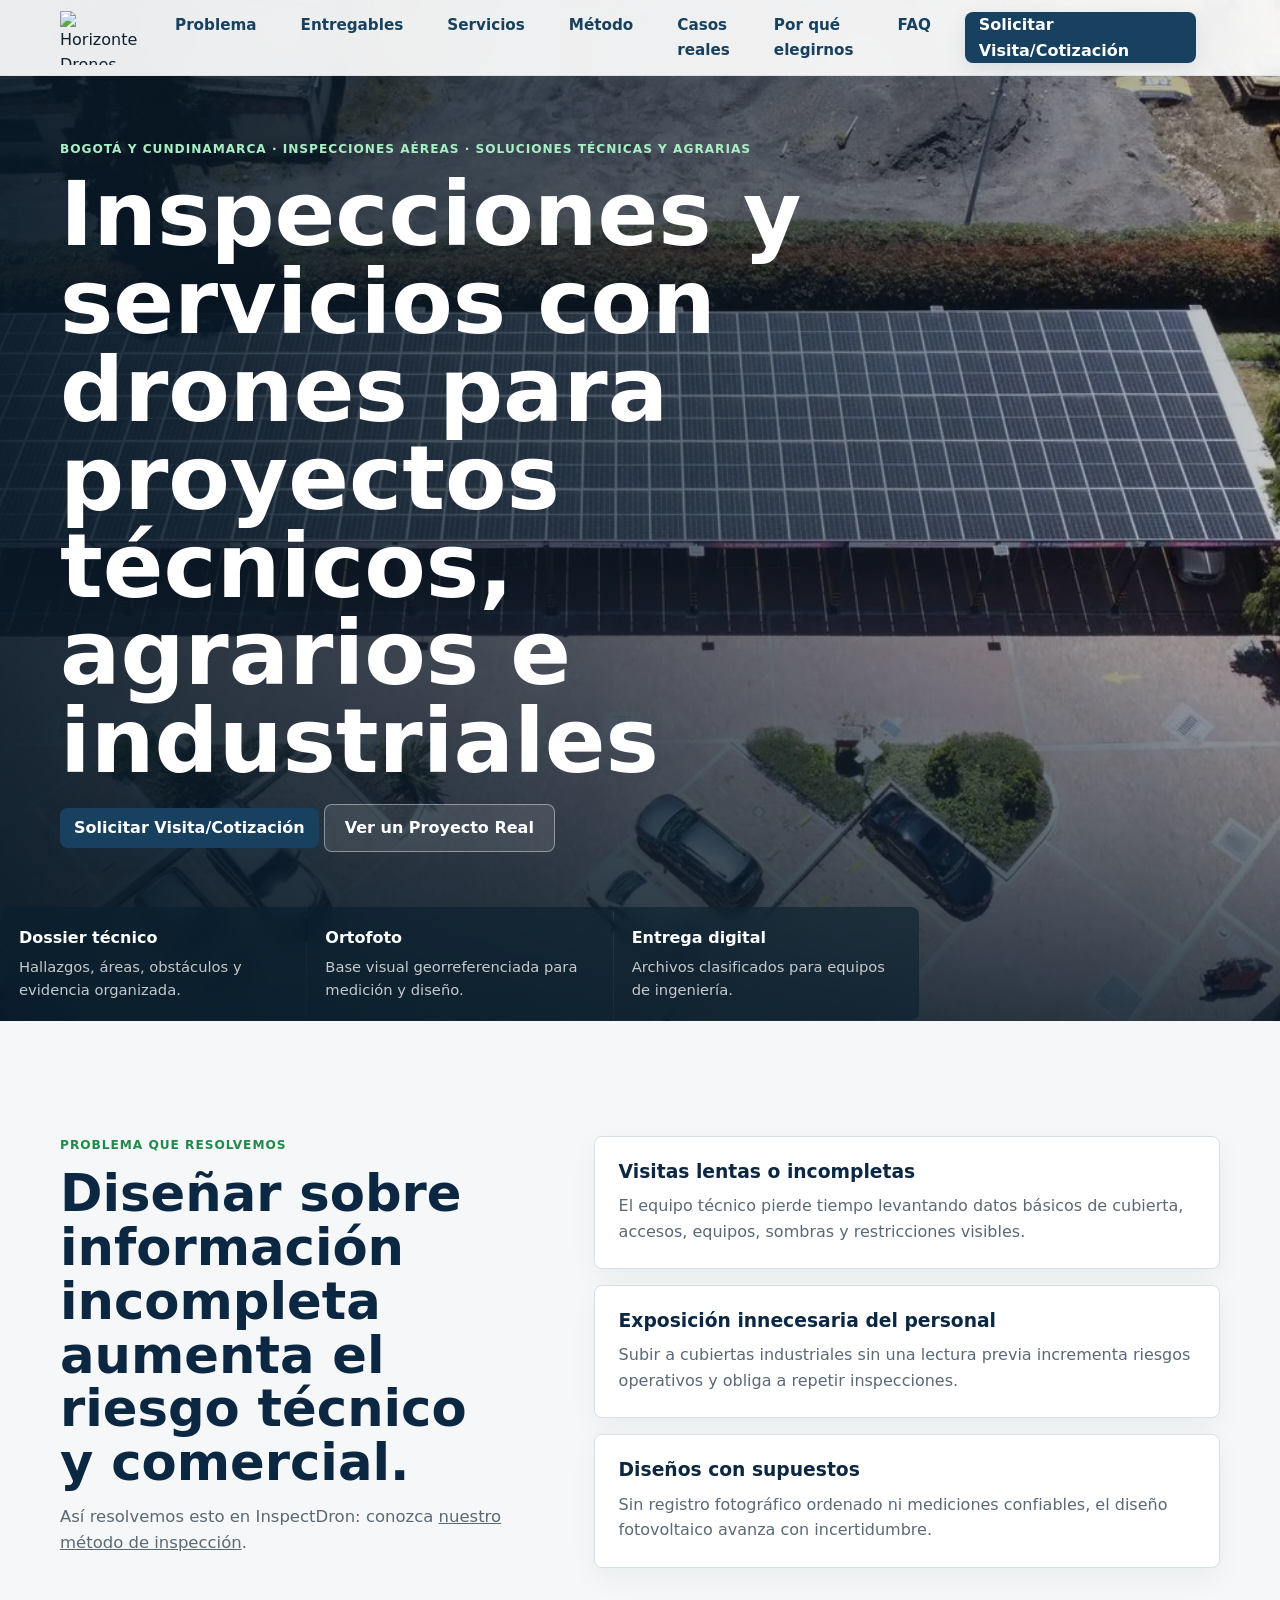
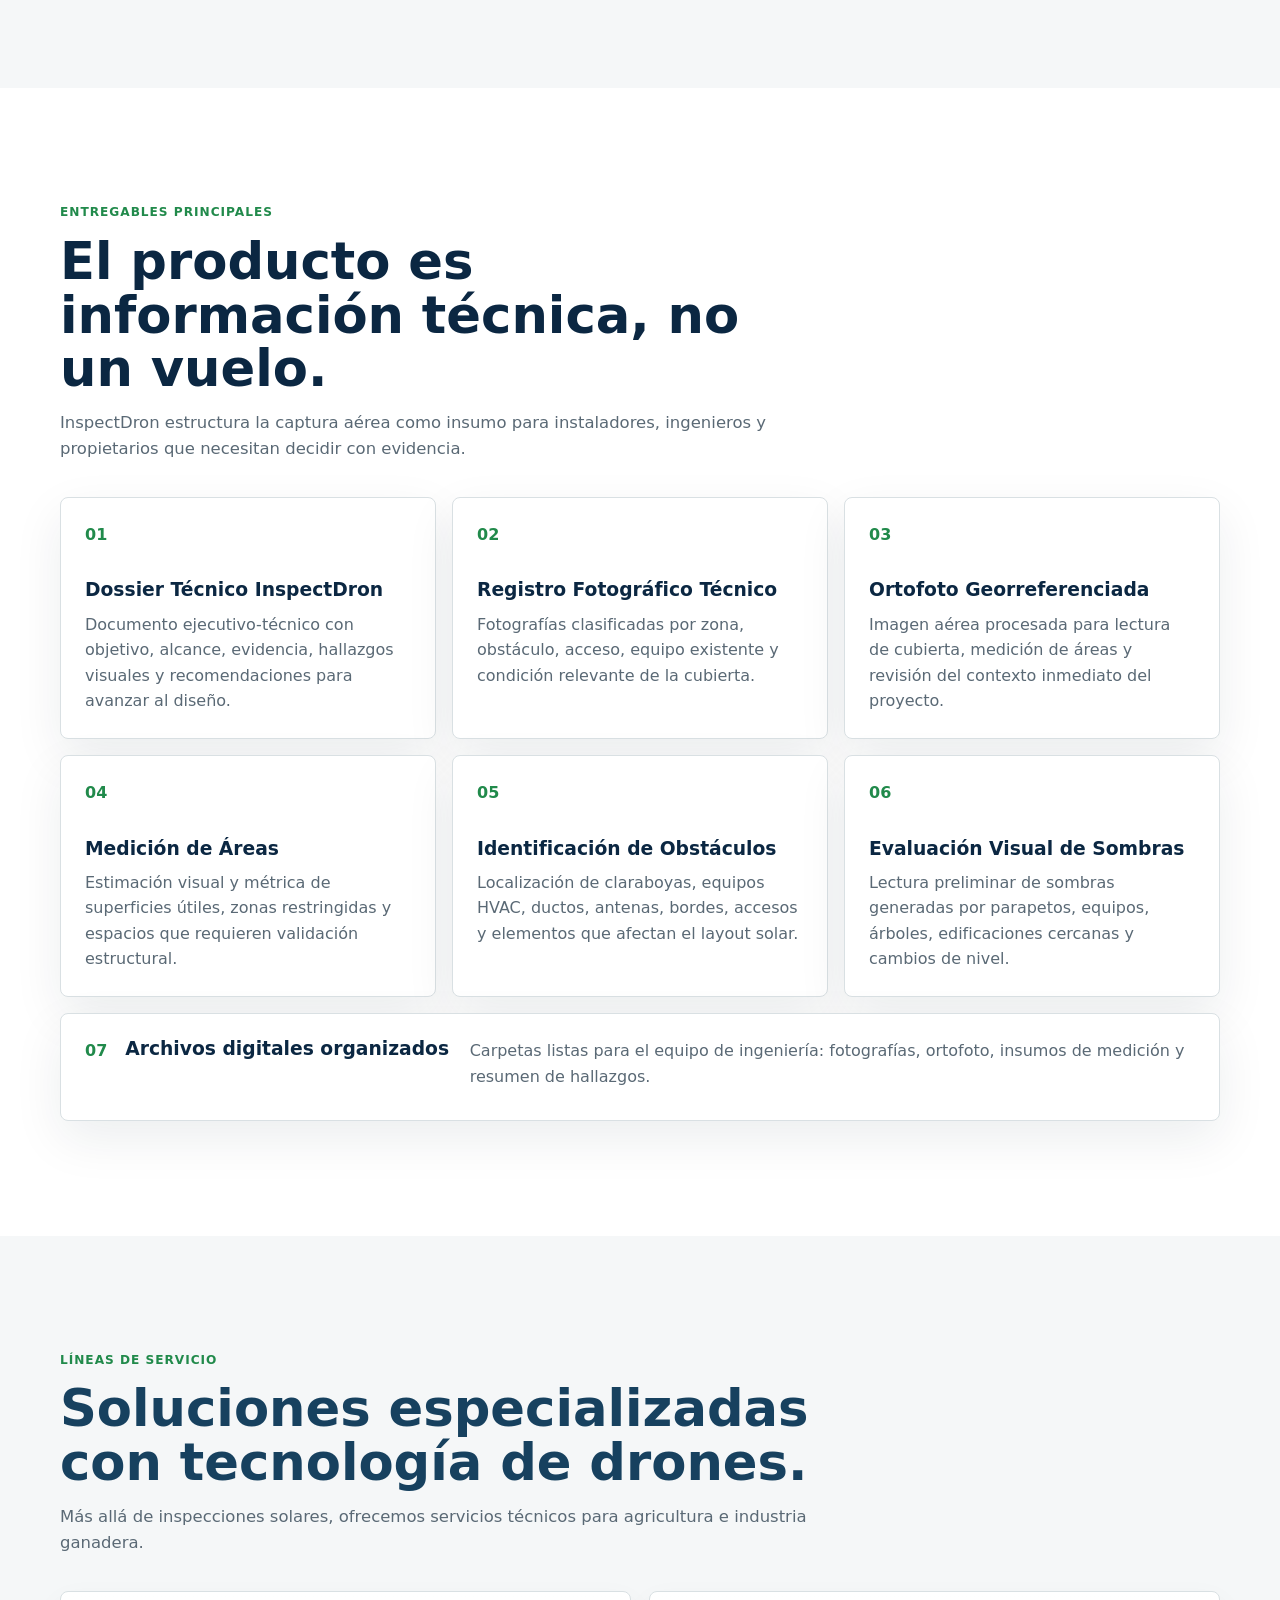
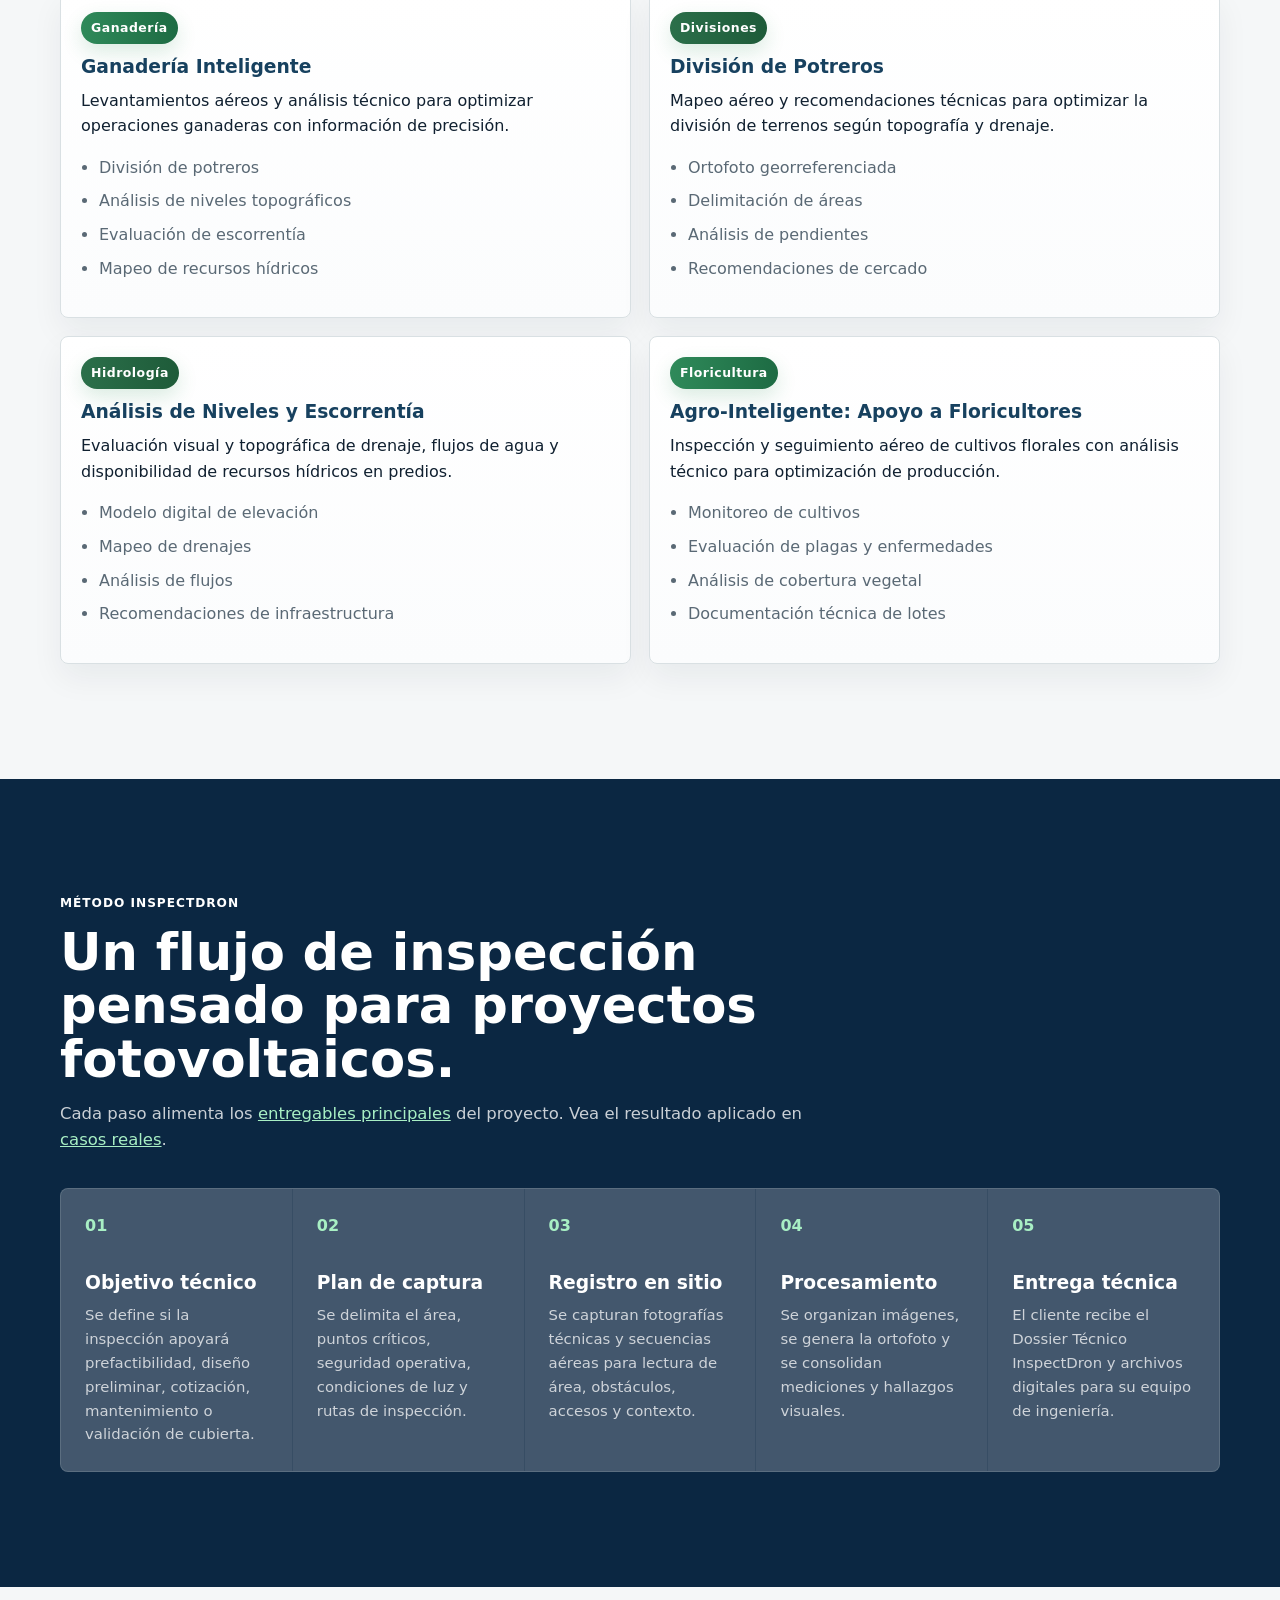
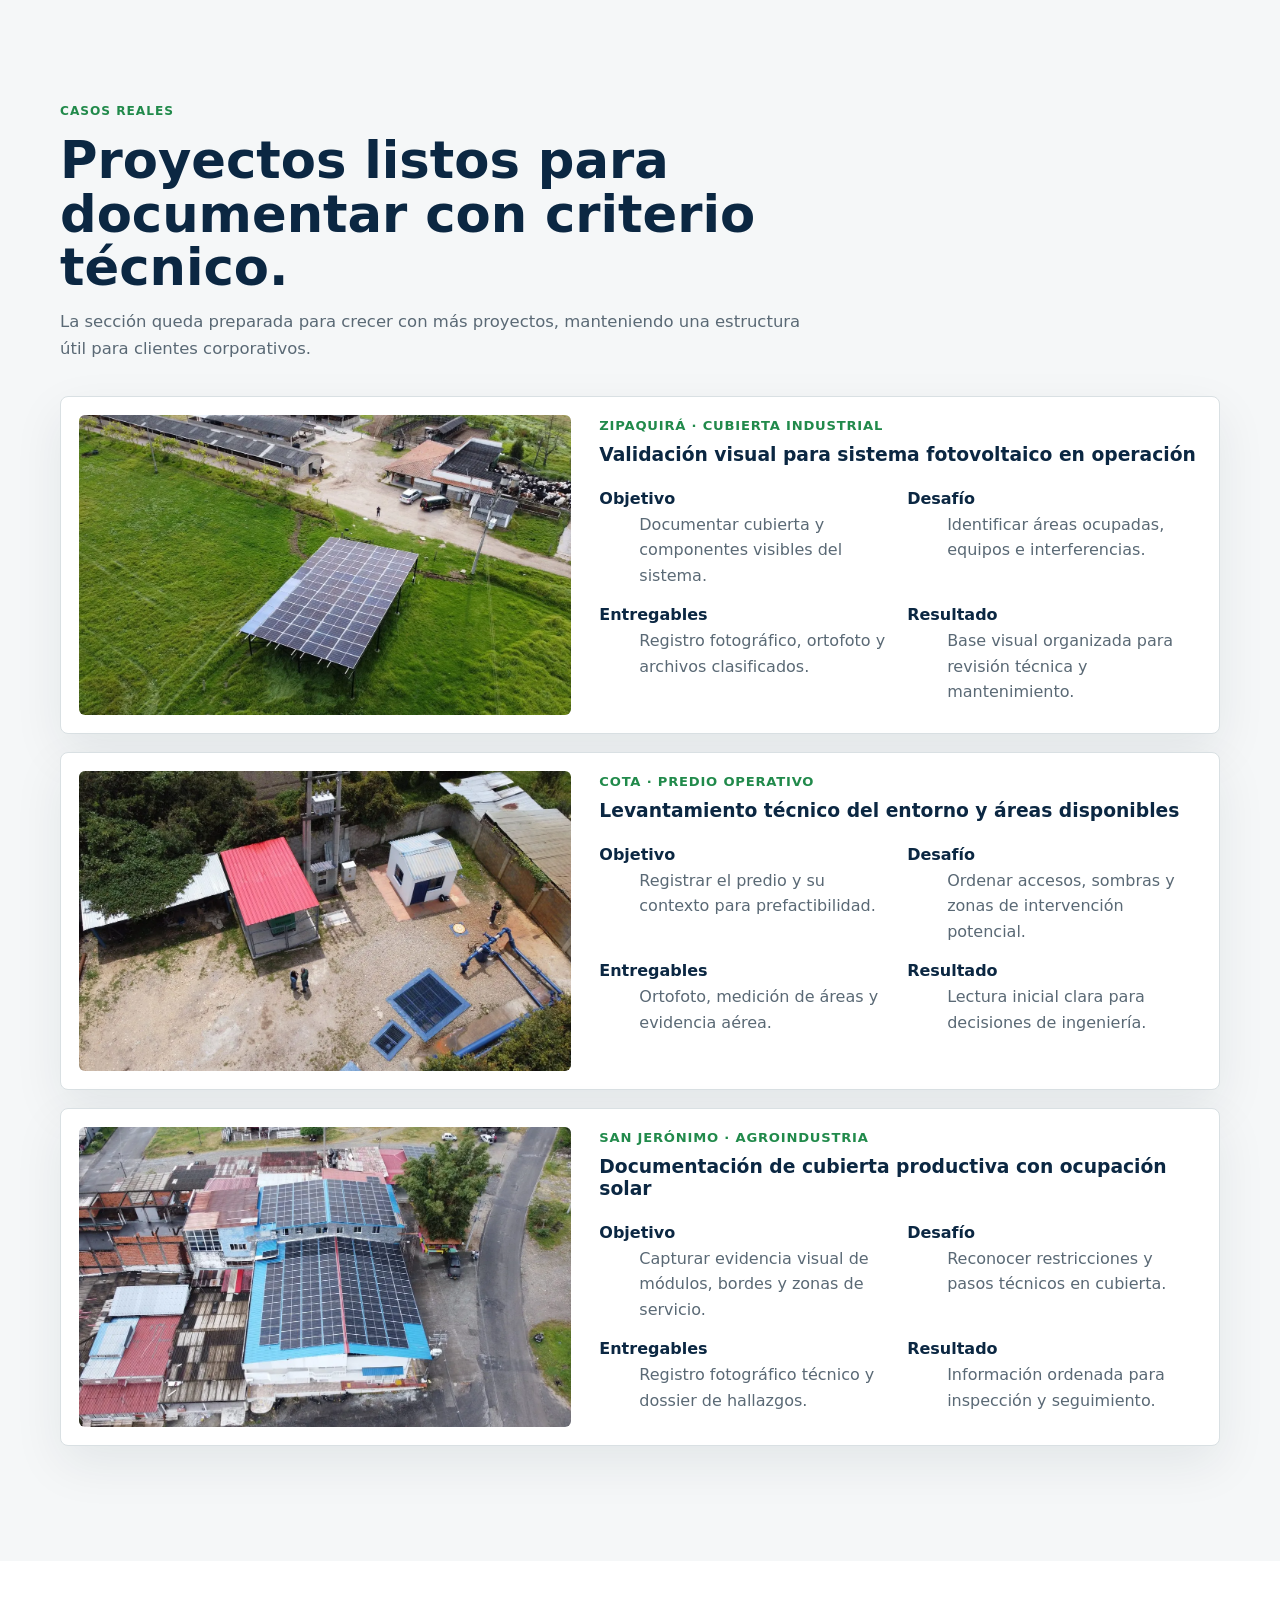
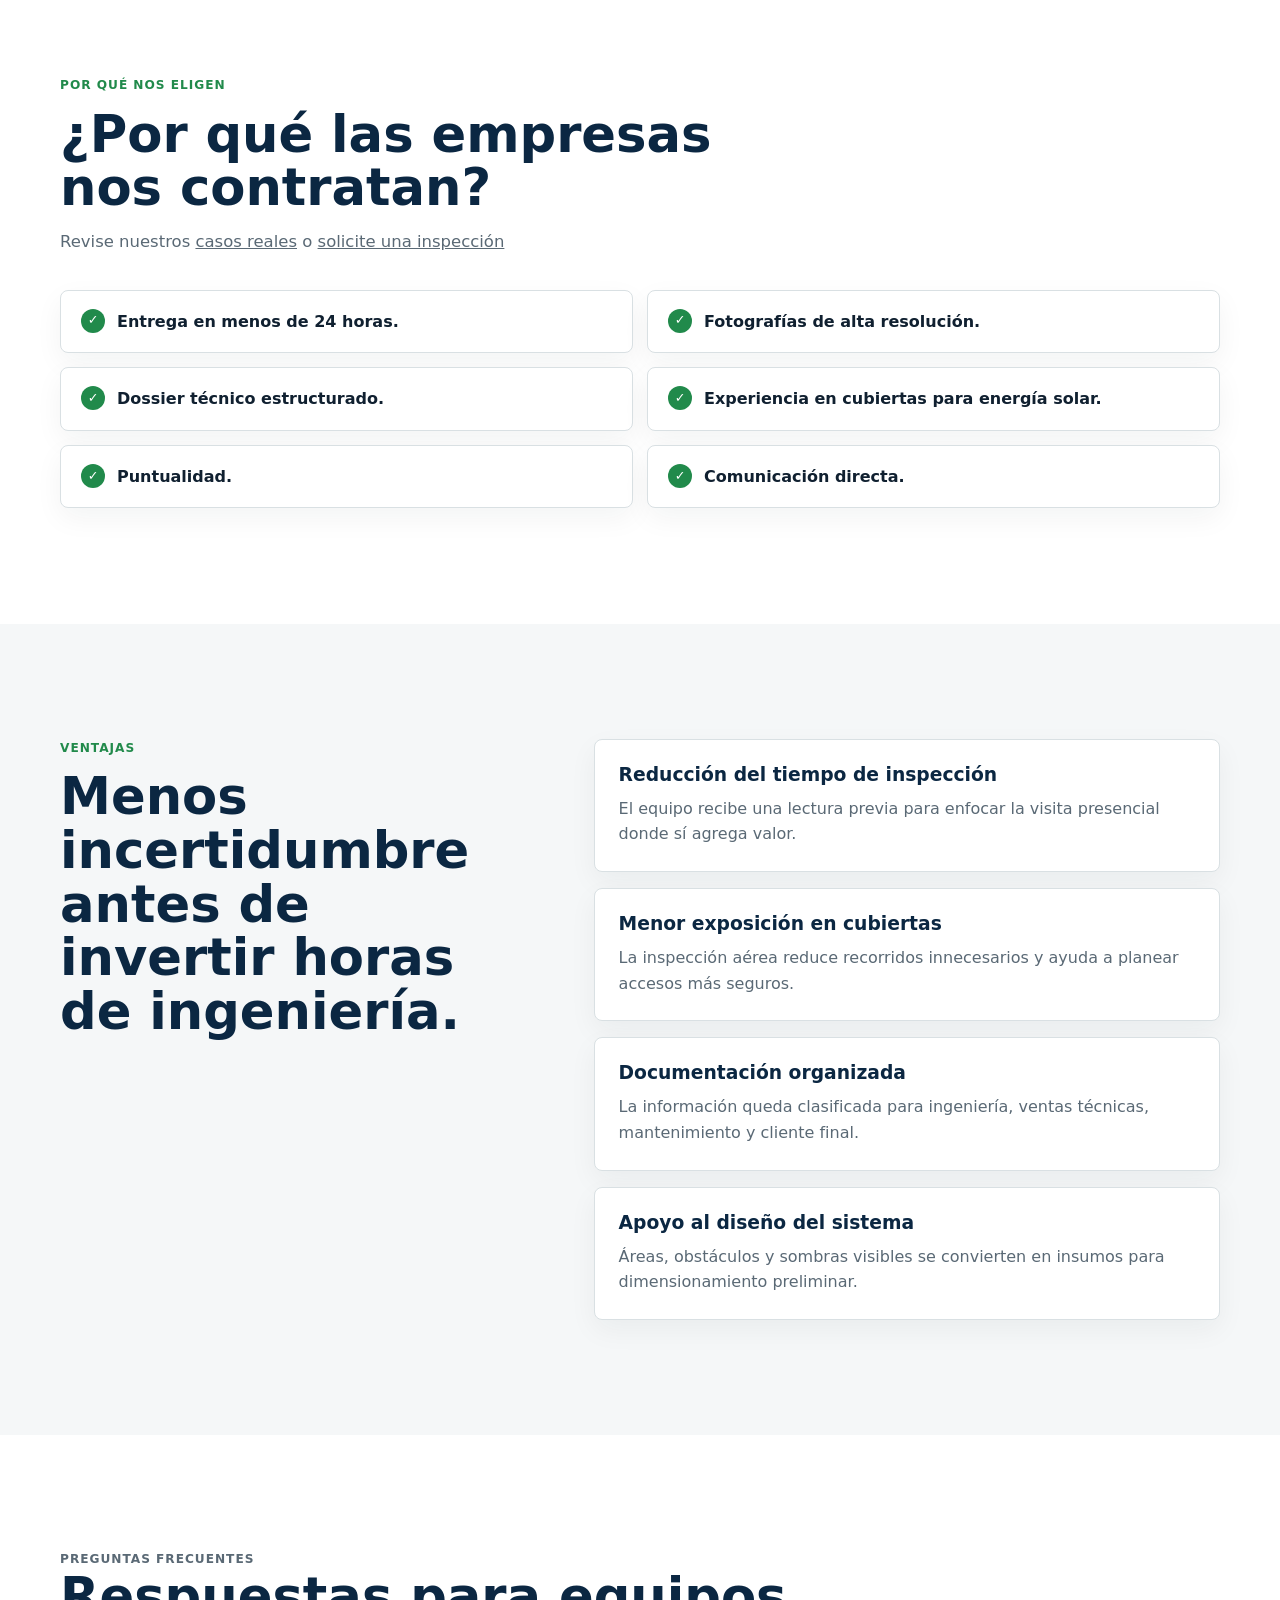
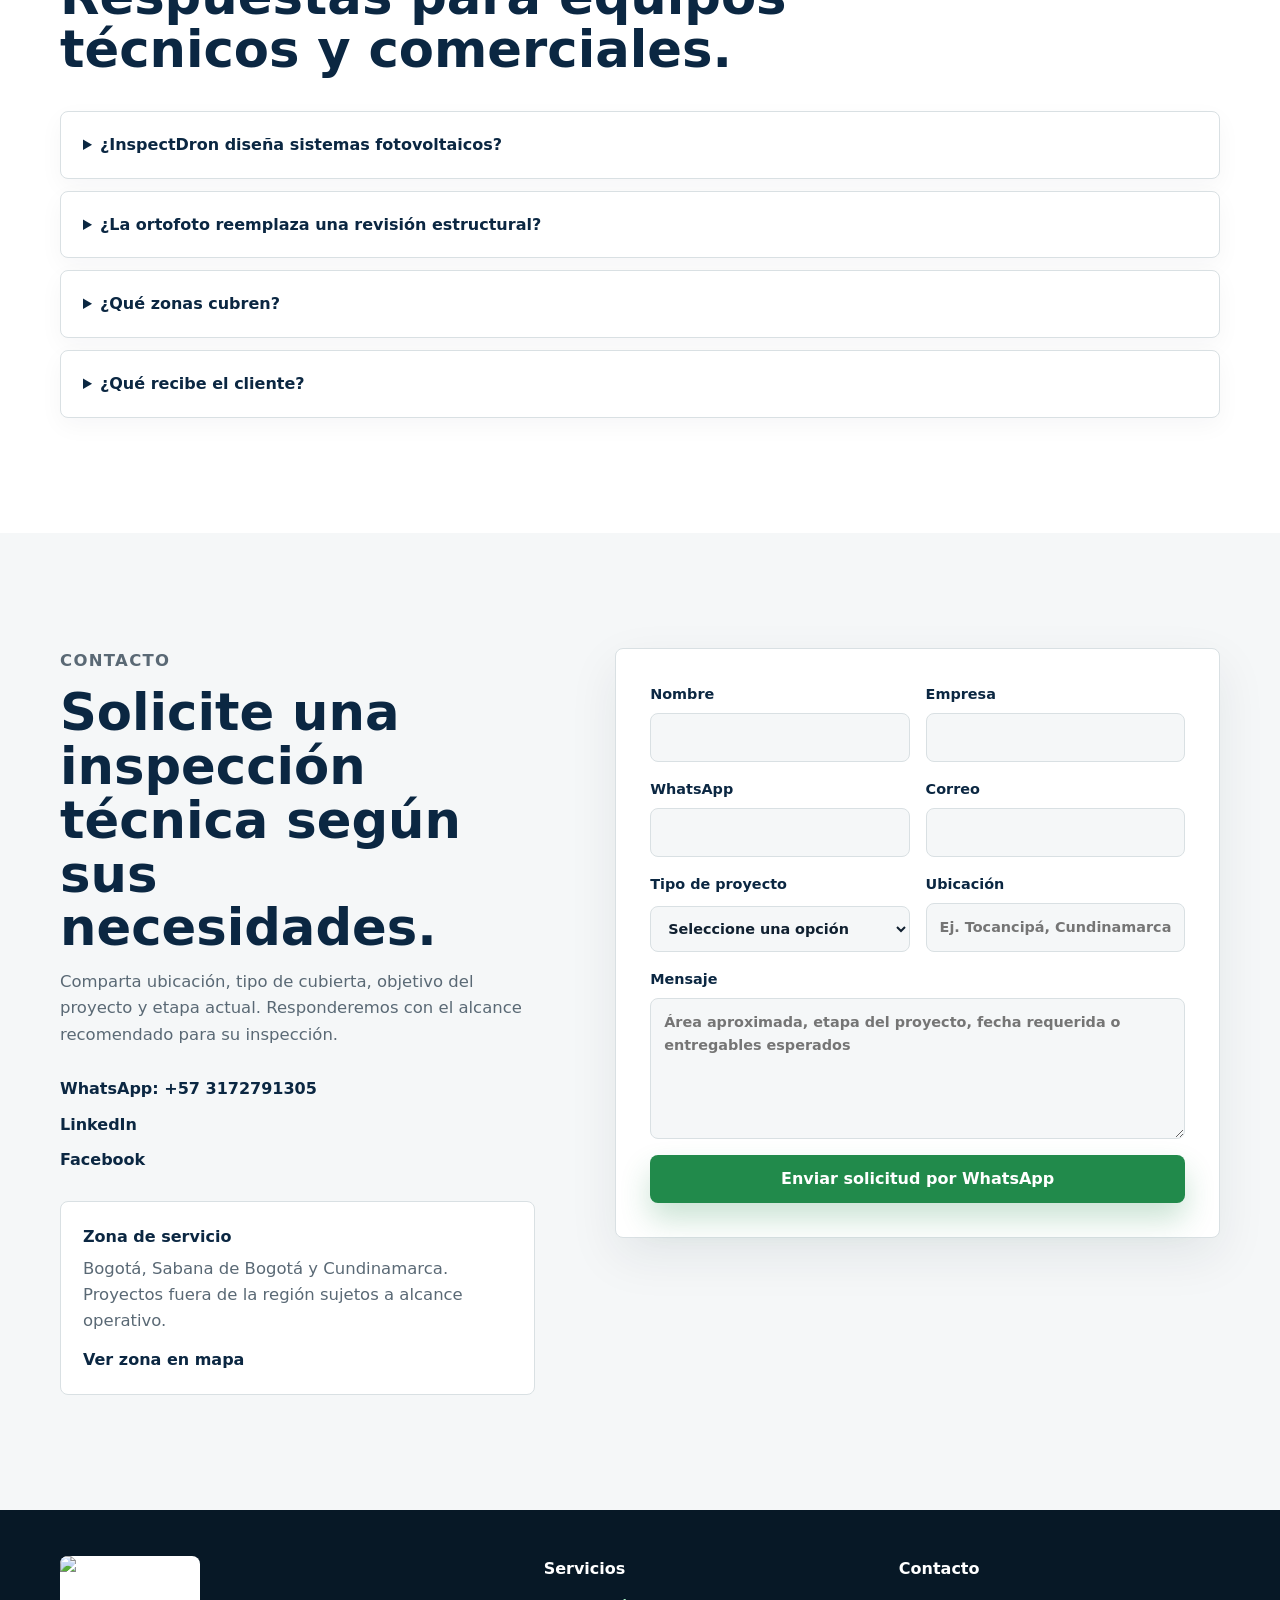
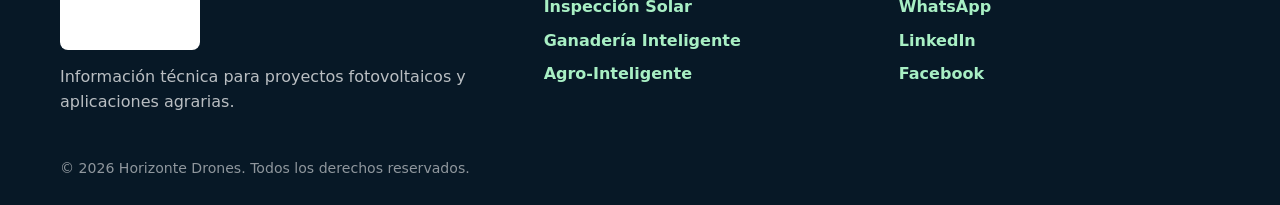
==== index.html @ 4a669d17 "Use picture element for logo (webp + jpg fallback)" ====
<!DOCTYPE html>
<html lang="es">
<head>
  <meta charset="UTF-8">
  <meta name="viewport" content="width=device-width, initial-scale=1.0">
  <title>Horizonte Drones | Inspecciones - Auditorias</title>
  <meta name="description" content="InspectDron entrega información técnica para proyectos fotovoltaicos: inspección de cubiertas, ortofoto georreferenciada, medición de áreas, obstáculos, so[..[...]">
  <meta name="keywords" content="inspección de cubiertas, inspección con drones, paneles solares, levantamiento técnico, energía solar, fotogrametría para cubiertas, Bogotá, Cundinamarca">
  <meta name="author" content="Horizonte Drones">
  <meta name="robots" content="index, follow">
  <link rel="canonical" href="https://pevisero.github.io/InspectDron/">
  <link rel="preload" as="image" href="assets/img/fiandina-chia-paneles.webp" imagesrcset="assets/img/fiandina-chia-paneles.webp">
  <link rel="icon" href="favicon.ico" sizes="any">
  <link rel="icon" type="image/png" href="favicon.png">
  <link rel="apple-touch-icon" href="apple-touch-icon.png">
  <link rel="stylesheet" href="style.css">
  <link rel="stylesheet" href="responsive.css">

  <meta property="og:title" content="Horizonte Drones | Información técnica para proyectos fotovoltaicos">
  <meta property="og:description" content="Inspección técnica de cubiertas, ortofoto georreferenciada, mediciones y dossier técnico para instaladores solares.">
  <meta property="og:image" content="https://pevisero.github.io/InspectDron/assets/img/opengraph.jpg">
  <meta property="og:image:width" content="1200">
  <meta property="og:image:height" content="630">
  <meta property="og:url" content="https://pevisero.github.io/InspectDron/">
  <meta property="og:type" content="website">
  <meta property="og:site_name" content="Horizonte Drones">
  <meta name="twitter:card" content="summary_large_image">
  <meta name="twitter:title" content="Horizonte Drones | Información técnica para proyectos fotovoltaicos">
  <meta name="twitter:description" content="Dossier técnico, registro fotográfico y ortofoto para proyectos solares en Bogotá y Cundinamarca.">
  <meta name="twitter:image" content="https://pevisero.github.io/InspectDron/assets/img/opengraph.jpg">

  <script type="application/ld+json">
  {
    "@context": "https://schema.org",
    "@type": "LocalBusiness",
    "name": "Horizonte Drones",
    "url": "https://pevisero.github.io/InspectDron/",
    "logo": "https://pevisero.github.io/InspectDron/assets/img/LogoFinalHorizonte.jpg",
    "image": [
      {
        "@type": "ImageObject",
        "url": "https://pevisero.github.io/InspectDron/assets/img/fiandina-chia-paneles.webp",
        "width": 1400,
        "height": 787,
        "caption": "Cubierta industrial inspeccionada para proyecto fotovoltaico en Chía"
      },
      {
        "@type": "ImageObject",
        "url": "https://pevisero.github.io/InspectDron/assets/img/semex-zipaquira-paneles.webp",
        "width": 700,
        "height": 394,
        "caption": "Cubierta con sistema fotovoltaico en Zipaquirá"
      },
      {
        "@type": "ImageObject",
        "url": "https://pevisero.github.io/InspectDron/assets/img/acueducto-cota-aereo.webp",
        "width": 700,
        "height": 394,
        "caption": "Vista aérea de predio para levantamiento técnico en Cota"
      },
      {
        "@type": "ImageObject",
        "url": "https://pevisero.github.io/InspectDron/assets/img/lacteos-san-jeronimo-paneles.webp",
        "width": 700,
        "height": 394,
        "caption": "Cubierta agroindustrial con paneles solares en San Jerónimo"
      }
    ],
    "description": "Inspección técnica de cubiertas y levantamiento fotogramétrico para proyectos fotovoltaicos.",
    "areaServed": ["Bogotá", "Cundinamarca", "Colombia"],
    "sameAs": [
      "https://linkedin.com/company/inspectdron-s-a-s",
      "https://facebook.com/profile.php?id=61589351548795"
    ],
    "contactPoint": {
      "@type": "ContactPoint",
      "telephone": "+57-313-381-5282",
      "contactType": "customer service",
      "areaServed": "CO",
      "availableLanguage": "Spanish"
    }
  }
  </script>

  <script type="application/ld+json">
  {
    "@context": "https://schema.org",
    "@type": "Service",
    "serviceType": "Inspección técnica de cubiertas con drones para proyectos fotovoltaicos",
    "name": "Inspección Técnica Horizonte Drones",
    "provider": {
      "@type": "LocalBusiness",
      "name": "Horizonte Drones",
      "url": "https://pevisero.github.io/InspectDron/"
    },
    "areaServed": ["Bogotá", "Cundinamarca", "Colombia"],
    "description": "Inspección aérea de cubiertas industriales y comerciales para proyectos fotovoltaicos: dossier técnico, registro fotográfico, ortofoto georreferenciada, medición de áreas[...]",
    "url": "https://pevisero.github.io/InspectDron/#entregables"
  }
  </script>

  <script type="application/ld+json">
  {
    "@context": "https://schema.org",
    "@type": "FAQPage",
    "mainEntity": [
      {
        "@type": "Question",
        "name": "¿InspectDron diseña sistemas fotovoltaicos?",
        "acceptedAnswer": {
          "@type": "Answer",
          "text": "No. InspectDron entrega información técnica de campo para apoyar a empresas instaladoras, ingenieros y propietarios antes del diseño o la visita especializada."
        }
      },
      {
        "@type": "Question",
        "name": "¿La ortofoto reemplaza una revisión estructural?",
        "acceptedAnswer": {
          "@type": "Answer",
          "text": "No. La ortofoto y el registro visual ayudan a tomar decisiones preliminares, pero la capacidad estructural debe validarla un profesional competente."
        }
      },
      {
        "@type": "Question",
        "name": "¿Qué zonas cubren?",
        "acceptedAnswer": {
          "@type": "Answer",
          "text": "Atendemos principalmente Bogotá, Sabana de Bogotá y Cundinamarca. También se evalúan proyectos en otras regiones según alcance y agenda operativa."
        }
      },
      {
        "@type": "Question",
        "name": "¿Qué recibe el cliente?",
        "acceptedAnswer": {
          "@type": "Answer",
          "text": "Un Dossier Técnico InspectDron, registro fotográfico técnico, ortofoto georreferenciada cuando aplica, mediciones de áreas, identificación de obstáculos, evaluación visu[...]
        }
      }
    ]
  }
  </script>

  <script type="application/ld+json">
  {
    "@context": "https://schema.org",
    "@type": "BreadcrumbList",
    "itemListElement": [
      {
        "@type": "ListItem",
        "position": 1,
        "name": "Inicio",
        "item": "https://pevisero.github.io/InspectDron/"
      },
      {
        "@type": "ListItem",
        "position": 2,
        "name": "Inspección Técnica de Cubiertas Fotovoltaicas",
        "item": "https://pevisero.github.io/InspectDron/#entregables"
      }
    ]
  }
  </script>
</head>
<body>
  <a class="skip-link" href="#contenido">Saltar al contenido</a>

  <header class="site-header" data-header>
    <a class="brand" href="#inicio" aria-label="Inicio Horizonte Drones">
      <picture>
        <source srcset="assets/img/LogoFinalHorizonte.webp" type="image/webp">
        <img src="assets/img/LogoFinalHorizonte.jpg" alt="Horizonte Drones — Inspecciones — Auditorías" width="180" height="120">
      </picture>
    </a>

    <nav class="desktop-nav" aria-label="Navegación principal">
      <a href="#problema">Problema</a>
      <a href="#entregables">Entregables</a>
      <a href="#servicios">Servicios</a>
      <a href="#metodo">Método</a>
      <a href="#casos">Casos reales</a>
      <a href="#por-que-elegirnos">Por qué elegirnos</a>
      <a href="#faq">FAQ</a>
    </nav>

    <a class="header-cta" href="#contacto">Solicitar Visita/Cotización</a>
    <button class="menu-toggle" type="button" data-menu-toggle aria-expanded="false" aria-controls="mobile-menu">
      <span></span>
      <span></span>
      <span></span>
      <span class="sr-only">Abrir menú</span>
    </button>
  </header>

  <nav class="mobile-nav" id="mobile-menu" data-mobile-menu aria-label="Navegación móvil">
    <a href="#problema">Problema</a>
    <a href="#entregables">Entregables</a>
    <a href="#servicios">Servicios</a>
    <a href="#metodo">Método</a>
    <a href="#casos">Casos reales</a>
    <a href="#por-que-elegirnos">Por qué elegirnos</a>
    <a href="#ventajas">Ventajas</a>
    <a href="#faq">Preguntas frecuentes</a>
    <a href="#contacto">Contacto</a>
  </nav>

  <main id="contenido">
    <section class="hero" id="inicio" aria-labelledby="hero-title">
      <picture>
        <source srcset="assets/img/fiandina-chia-paneles.webp" type="image/webp">
        <img class="hero-media" src="assets/img/fiandina-chia-paneles.jpg" alt="Cubierta industrial inspeccionada para proyecto fotovoltaico" width="1400" height="787">
      </picture>
      <div class="hero-overlay"></div>
      <div class="hero-content">
        <p class="eyebrow eyebrow-light">Bogotá y Cundinamarca · Inspecciones aéreas · Soluciones técnicas y agrarias</p> 
        <h1 id="hero-title">Inspecciones y servicios con drones para proyectos técnicos, agrarios e industriales</h1> 
        <a class="header-cta" href="#contacto">Solicitar Visita/Cotización</a>
        <a class="btn btn-secondary" href="#casos">Ver un Proyecto Real</a>
        </div>
        <dl class="hero-proof">
          <div>
            <dt>Dossier técnico</dt>
            <dd>Hallazgos, áreas, obstáculos y evidencia organizada.</dd>
          </div>
          <div>
            <dt>Ortofoto</dt>
            <dd>Base visual georreferenciada para medición y diseño.</dd>
          </div>
          <div>
            <dt>Entrega digital</dt>
            <dd>Archivos clasificados para equipos de ingeniería.</dd>
          </div>
        </dl>
      </div>
    </section>

    <section class="section problem" id="problema" aria-labelledby="problema-title">
      <div class="container split-grid">
        <div class="section-copy reveal">
          <p class="eyebrow">Problema que resolvemos</p>
          <h2 id="problema-title">Diseñar sobre información incompleta aumenta el riesgo técnico y comercial.</h2>
          <p>Así resolvemos esto en InspectDron: conozca <a href="#metodo">nuestro método de inspección</a>.</p>
        </div>
        <div class="problem-list reveal">
          <article>
            <h3>Visitas lentas o incompletas</h3>
            <p>El equipo técnico pierde tiempo levantando datos básicos de cubierta, accesos, equipos, sombras y restricciones visibles.</p>
          </article>
          <article>
            <h3>Exposición innecesaria del personal</h3>
            <p>Subir a cubiertas industriales sin una lectura previa incrementa riesgos operativos y obliga a repetir inspecciones.</p>
          </article>
          <article>
            <h3>Diseños con supuestos</h3>
            <p>Sin registro fotográfico ordenado ni mediciones confiables, el diseño fotovoltaico avanza con incertidumbre.</p>
          </article>
        </div>
      </div>
    </section>

    <section class="section deliverables" id="entregables" aria-labelledby="entregables-title">
      <div class="container">
        <div class="section-head reveal">
          <p class="eyebrow">Entregables principales</p>
          <h2 id="entregables-title">El producto es información técnica, no un vuelo.</h2>
          <p>InspectDron estructura la captura aérea como insumo para instaladores, ingenieros y propietarios que necesitan decidir con evidencia.</p>
        </div>
        <div class="deliverable-grid">
          <article class="deliverable-card reveal">
            <span>01</span>
            <h3>Dossier Técnico InspectDron</h3>
            <p>Documento ejecutivo-técnico con objetivo, alcance, evidencia, hallazgos visuales y recomendaciones para avanzar al diseño.</p>
          </article>
          <article class="deliverable-card reveal">
            <span>02</span>
            <h3>Registro Fotográfico Técnico</h3>
            <p>Fotografías clasificadas por zona, obstáculo, acceso, equipo existente y condición relevante de la cubierta.</p>
          </article>
          <article class="deliverable-card reveal">
            <span>03</span>
            <h3>Ortofoto Georreferenciada</h3>
            <p>Imagen aérea procesada para lectura de cubierta, medición de áreas y revisión del contexto inmediato del proyecto.</p>
          </article>
          <article class="deliverable-card reveal">
            <span>04</span>
            <h3>Medición de Áreas</h3>
            <p>Estimación visual y métrica de superficies útiles, zonas restringidas y espacios que requieren validación estructural.</p>
          </article>
          <article class="deliverable-card reveal">
            <span>05</span>
            <h3>Identificación de Obstáculos</h3>
            <p>Localización de claraboyas, equipos HVAC, ductos, antenas, bordes, accesos y elementos que afectan el layout solar.</p>
          </article>
          <article class="deliverable-card reveal">
            <span>06</span>
            <h3>Evaluación Visual de Sombras</h3>
            <p>Lectura preliminar de sombras generadas por parapetos, equipos, árboles, edificaciones cercanas y cambios de nivel.</p>
          </article>
          <article class="deliverable-card deliverable-wide reveal">
            <span>07</span>
            <h3>Archivos digitales organizados</h3>
            <p>Carpetas listas para el equipo de ingeniería: fotografías, ortofoto, insumos de medición y resumen de hallazgos.</p>
          </article>
        </div>
      </div>
    </section>

    <section class="section services" id="servicios" aria-labelledby="servicios-title">
      <div class="container">
        <div class="section-head reveal">
          <p class="eyebrow">Líneas de servicio</p>
          <h2 id="servicios-title">Soluciones especializadas con tecnología de drones.</h2>
          <p>Más allá de inspecciones solares, ofrecemos servicios técnicos para agricultura e industria ganadera.</p>
        </div>
        <div class="services-grid">
          <article class="service-card reveal">
            <div class="service-badge" data-type="agro">Ganadería</div>
            <h3>Ganadería Inteligente</h3>
            <p>Levantamientos aéreos y análisis técnico para optimizar operaciones ganaderas con información de precisión.</p>
            <ul class="service-features">
              <li>División de potreros</li>
              <li>Análisis de niveles topográficos</li>
              <li>Evaluación de escorrentía</li>
              <li>Mapeo de recursos hídricos</li>
            </ul>
          </article>
          <article class="service-card reveal">
            <div class="service-badge" data-type="primary">Divisiones</div>
            <h3>División de Potreros</h3>
            <p>Mapeo aéreo y recomendaciones técnicas para optimizar la división de terrenos según topografía y drenaje.</p>
            <ul class="service-features">
              <li>Ortofoto georreferenciada</li>
              <li>Delimitación de áreas</li>
              <li>Análisis de pendientes</li>
              <li>Recomendaciones de cercado</li>
            </ul>
          </article>
          <article class="service-card reveal">
            <div class="service-badge" data-type="primary">Hidrología</div>
            <h3>Análisis de Niveles y Escorrentía</h3>
            <p>Evaluación visual y topográfica de drenaje, flujos de agua y disponibilidad de recursos hídricos en predios.</p>
            <ul class="service-features">
              <li>Modelo digital de elevación</li>
              <li>Mapeo de drenajes</li>
              <li>Análisis de flujos</li>
              <li>Recomendaciones de infraestructura</li>
            </ul>
          </article>
          <article class="service-card reveal">
            <div class="service-badge" data-type="agro">Floricultura</div>
            <h3>Agro-Inteligente: Apoyo a Floricultores</h3>
            <p>Inspección y seguimiento aéreo de cultivos florales con análisis técnico para optimización de producción.</p>
            <ul class="service-features">
              <li>Monitoreo de cultivos</li>
              <li>Evaluación de plagas y enfermedades</li>
              <li>Análisis de cobertura vegetal</li>
              <li>Documentación técnica de lotes</li>
            </ul>
          </article>
        </div>
      </div>
    </section>

    <section class="section method" id="metodo" aria-labelledby="metodo-title">
      <div class="container">
        <div class="section-head reveal">
          <p class="eyebrow">Método InspectDron</p>
          <h2 id="metodo-title">Un flujo de inspección pensado para proyectos fotovoltaicos.</h2>
          <p>Cada paso alimenta los <a href="#entregables">entregables principales</a> del proyecto. Vea el resultado aplicado en <a href="#casos">casos reales</a>.</p>
        </div>
        <ol class="method-steps">
          <li class="reveal">
            <strong>01</strong>
            <h3>Objetivo técnico</h3>
            <p>Se define si la inspección apoyará prefactibilidad, diseño preliminar, cotización, mantenimiento o validación de cubierta.</p>
          </li>
          <li class="reveal">
            <strong>02</strong>
            <h3>Plan de captura</h3>
            <p>Se delimita el área, puntos críticos, seguridad operativa, condiciones de luz y rutas de inspección.</p>
          </li>
          <li class="reveal">
            <strong>03</strong>
            <h3>Registro en sitio</h3>
            <p>Se capturan fotografías técnicas y secuencias aéreas para lectura de área, obstáculos, accesos y contexto.</p>
          </li>
          <li class="reveal">
            <strong>04</strong>
            <h3>Procesamiento</h3>
            <p>Se organizan imágenes, se genera la ortofoto y se consolidan mediciones y hallazgos visuales.</p>
          </li>
          <li class="reveal">
            <strong>05</strong>
            <h3>Entrega técnica</h3>
            <p>El cliente recibe el Dossier Técnico InspectDron y archivos digitales para su equipo de ingeniería.</p>
          </li>
        </ol>
      </div>
    </section>

    <section class="section cases" id="casos" aria-labelledby="casos-title">
      <div class="container">
        <div class="section-head reveal">
          <p class="eyebrow">Casos reales</p>
          <h2 id="casos-title">Proyectos listos para documentar con criterio técnico.</h2>
          <p>La sección queda preparada para crecer con más proyectos, manteniendo una estructura útil para clientes corporativos.</p>
        </div>
        <div class="case-grid">
          <article class="case-card reveal">
            <img src="assets/img/semex-zipaquira-paneles.webp" alt="Cubierta con sistema fotovoltaico en Zipaquirá" width="700" height="394" loading="lazy">
            <div>
              <p class="case-location">Zipaquirá · Cubierta industrial</p>
              <h3>Validación visual para sistema fotovoltaico en operación</h3>
              <dl>
                <div><dt>Objetivo</dt><dd>Documentar cubierta y componentes visibles del sistema.</dd></div>
                <div><dt>Desafío</dt><dd>Identificar áreas ocupadas, equipos e interferencias.</dd></div>
                <div><dt>Entregables</dt><dd>Registro fotográfico, ortofoto y archivos clasificados.</dd></div>
                <div><dt>Resultado</dt><dd>Base visual organizada para revisión técnica y mantenimiento.</dd></div>
              </dl>
            </div>
          </article>
          <article class="case-card reveal">
            <img src="assets/img/acueducto-cota-aereo.webp" alt="Vista aérea de predio para levantamiento técnico en Cota" width="700" height="394" loading="lazy">
            <div>
              <p class="case-location">Cota · Predio operativo</p>
              <h3>Levantamiento técnico del entorno y áreas disponibles</h3>
              <dl>
                <div><dt>Objetivo</dt><dd>Registrar el predio y su contexto para prefactibilidad.</dd></div>
                <div><dt>Desafío</dt><dd>Ordenar accesos, sombras y zonas de intervención potencial.</dd></div>
                <div><dt>Entregables</dt><dd>Ortofoto, medición de áreas y evidencia aérea.</dd></div>
                <div><dt>Resultado</dt><dd>Lectura inicial clara para decisiones de ingeniería.</dd></div>
              </dl>
            </div>
          </article>
          <article class="case-card reveal">
            <img src="assets/img/lacteos-san-jeronimo-paneles.webp" alt="Cubierta agroindustrial con paneles solares" width="700" height="394" loading="lazy">
            <div>
              <p class="case-location">San Jerónimo · Agroindustria</p>
              <h3>Documentación de cubierta productiva con ocupación solar</h3>
              <dl>
                <div><dt>Objetivo</dt><dd>Capturar evidencia visual de módulos, bordes y zonas de servicio.</dd></div>
                <div><dt>Desafío</dt><dd>Reconocer restricciones y pasos técnicos en cubierta.</dd></div>
                <div><dt>Entregables</dt><dd>Registro fotográfico técnico y dossier de hallazgos.</dd></div>
                <div><dt>Resultado</dt><dd>Información ordenada para inspección y seguimiento.</dd></div>
              </dl>
            </div>
          </article>
        </div>
      </div>
    </section>

    <section class="section why-us" id="por-que-elegirnos" aria-labelledby="why-us-title">
      <div class="container">
        <div class="section-head reveal">
          <p class="eyebrow">Por qué nos eligen</p>
          <h2 id="why-us-title">¿Por qué las empresas nos contratan?</h2>
          <p>Revise nuestros <a href="#casos">casos reales</a> o <a href="#contacto">solicite una inspección</a directamente.</p>
        </div>
        <ul class="why-us-list reveal">
          <li>Entrega en menos de 24 horas.</li>
          <li>Fotografías de alta resolución.</li>
          <li>Dossier técnico estructurado.</li>
          <li>Experiencia en cubiertas para energía solar.</li>
          <li>Puntualidad.</li>
          <li>Comunicación directa.</li>
        </ul>
      </div>
    </section>

    <section class="section advantages" id="ventajas" aria-labelledby="ventajas-title">
      <div class="container split-grid">
        <div class="section-copy reveal">
          <p class="eyebrow">Ventajas</p>
          <h2 id="ventajas-title">Menos incertidumbre antes de invertir horas de ingeniería.</h2>
        </div>
        <div class="advantage-grid">
          <article class="reveal"><h3>Reducción del tiempo de inspección</h3><p>El equipo recibe una lectura previa para enfocar la visita presencial donde sí agrega valor.</p></article>
          <article class="reveal"><h3>Menor exposición en cubiertas</h3><p>La inspección aérea reduce recorridos innecesarios y ayuda a planear accesos más seguros.</p></article>
          <article class="reveal"><h3>Documentación organizada</h3><p>La información queda clasificada para ingeniería, ventas técnicas, mantenimiento y cliente final.</p></article>
          <article class="reveal"><h3>Apoyo al diseño del sistema</h3><p>Áreas, obstáculos y sombras visibles se convierten en insumos para dimensionamiento preliminar.</p></article>
        </div>
      </div>
    </section>

    <section class="section faq" id="faq" aria-labelledby="faq-title">
      <div class="container">
        <div class="section-head reveal">
          <p class="eyebrow">Preguntas frecuentes</p>
          <h2 id="faq-title">Respuestas para equipos técnicos y comerciales.</h2>
        </div>
        <div class="faq-list">
          <details class="reveal">
            <summary>¿InspectDron diseña sistemas fotovoltaicos?</summary>
            <p>No. InspectDron entrega información técnica de campo para apoyar a empresas instaladoras, ingenieros y propietarios antes del diseño o la visita especializada.</p>
          </details>
          <details class="reveal">
            <summary>¿La ortofoto reemplaza una revisión estructural?</summary>
            <p>No. La ortofoto y el registro visual ayudan a tomar decisiones preliminares, pero la capacidad estructural debe validarla un profesional competente.</p>
          </details>
          <details class="reveal">
            <summary>¿Qué zonas cubren?</summary>
            <p>Atendemos principalmente Bogotá, Sabana de Bogotá y Cundinamarca. También se evalúan proyectos en otras regiones según alcance y agenda operativa.</p>
          </details>
          <details class="reveal">
            <summary>¿Qué recibe el cliente?</summary>
            <p>Un Dossier Técnico InspectDron, registro fotográfico técnico, ortofoto georreferenciada cuando aplica, mediciones de áreas, identificación de obstáculos, evaluación visual d[...]
          </details>
        </div>
      </div>
    </section>

    <section class="section contact" id="contacto" aria-labelledby="contacto-title">
      <div class="container contact-grid">
        <div class="contact-copy reveal">
          <p class="eyebrow">Contacto</p>
          <h2 id="contacto-title">Solicite una inspección técnica según sus necesidades.</h2>
          <p>Comparta ubicación, tipo de cubierta, objetivo del proyecto y etapa actual. Responderemos con el alcance recomendado para su inspección.</p>
          <div class="contact-links">
            <a href="https://wa.me/573133815282" target="_blank" rel="noopener">WhatsApp: +57 3172791305</a>
            <a href="https://linkedin.com/company/inspectdron-s-a-s" target="_blank" rel="noopener">LinkedIn</a>
            <a href="https://facebook.com/profile.php?id=61589351548795" target="_blank" rel="noopener">Facebook</a>
          </div>
          <div class="map-panel" aria-label="Zona de servicio">
            <strong>Zona de servicio</strong>
            <p>Bogotá, Sabana de Bogotá y Cundinamarca. Proyectos fuera de la región sujetos a alcance operativo.</p>
            <a href="https://www.google.com/maps/search/Bogot%C3%A1+Cundinamarca" target="_blank" rel="noopener">Ver zona en mapa</a>
          </div>
        </div>

        <form class="contact-form reveal" data-contact-form>
          <label>
            Nombre
            <input type="text" name="nombre" autocomplete="name" required>
          </label>
          <label>
            Empresa
            <input type="text" name="empresa" autocomplete="organization">
          </label>
          <label>
            WhatsApp
            <input type="tel" name="telefono" autocomplete="tel" required>
          </label>
          <label>
            Correo
            <input type="email" name="email" autocomplete="email">
          </label>
          <label>
            Tipo de proyecto
            <select name="proyecto" required>
              <option value="">Seleccione una opción</option>
              <option>Cubierta industrial</option>
              <option>Cubierta comercial</option>
              <option>Bodega o centro logístico</option>
              <option>Mantenimiento de sistema existente</option>
              <option>Ganadería Inteligente</option>
              <option>División de Potreros</option>
              <option>Análisis de Niveles y Escorrentía</option>
              <option>Agro-Inteligente (Floricultura)</option>
              <option>Otro</option>
            </select>
          </label>
          <label>
            Ubicación
            <input type="text" name="ubicacion" placeholder="Ej. Tocancipá, Cundinamarca" required>
          </label>
          <label class="full-field">
            Mensaje
            <textarea name="mensaje" rows="5" placeholder="Área aproximada, etapa del proyecto, fecha requerida o entregables esperados"></textarea>
          </label>
          <button class="btn btn-primary form-button" type="submit">Enviar solicitud por WhatsApp</button>
        </form>
      </div>
    </section>
  </main>

  <footer class="site-footer">
    <div class="footer-inner">
      <div>
        <picture>
          <source srcset="assets/img/LogoFinalHorizonte.webp" type="image/webp">
          <img src="assets/img/LogoFinalHorizonte.jpg" alt="Horizonte Drones — Inspecciones — Auditorías" width="150" height="100" loading="lazy">
        </picture>
        <p>Información técnica para proyectos fotovoltaicos y aplicaciones agrarias.</p>
      </div>
      <div>
        <strong>Servicios</strong>
        <a href="#entregables">Inspección Solar</a>
        <a href="#servicios">Ganadería Inteligente</a>
        <a href="#servicios">Agro-Inteligente</a>
      </div>
      <div>
        <strong>Contacto</strong>
        <a href="https://wa.me/573133815282" target="_blank" rel="noopener">WhatsApp</a>
        <a href="https://linkedin.com/company/inspectdron-s-a-s" target="_blank" rel="noopener">LinkedIn</a>
        <a href="https://facebook.com/profile.php?id=61589351548795" target="_blank" rel="noopener">Facebook</a>
      </div>
    </div>
    <p class="copyright">© 2026 Horizonte Drones. Todos los derechos reservados.</p>
  </footer>

  <script src="app.js" defer></script>
</body>
</html>
---- style.css ----
:root {
  --color-white: #ffffff;
  --color-bg: #f5f7f8;
  --color-soft: #eef2f3;
  --color-line: #d9e0e3;
  --color-ink: #102030;
  --color-muted: #5a6975;
  --color-blue: #0b2742;
  --color-blue-2: #17415f;
  --color-green: #218a4b;
  --color-green-dark: #176c39;
  --shadow-soft: 0 18px 50px rgba(16, 32, 48, 0.08);
  --container: min(1160px, calc(100vw - 40px));
  --radius: 8px;
}

* {
  box-sizing: border-box;
}

html {
  scroll-behavior: smooth;
  scroll-padding-top: 86px;
}

body {
  margin: 0;
  font-family: "Inter", system-ui, -apple-system, BlinkMacSystemFont, "Segoe UI", sans-serif;
  color: var(--color-ink);
  background: var(--color-white);
  line-height: 1.6;
}

img {
  display: block;
  max-width: 100%;
  height: auto;
}

a {
  color: inherit;
}

button,
input,
select,
textarea {
  font: inherit;
}

.skip-link {
  position: fixed;
  left: 16px;
  top: 16px;
  z-index: 1000;
  transform: translateY(-160%);
  background: var(--color-blue);
  color: var(--color-white);
  padding: 10px 14px;
  border-radius: var(--radius);
}

.skip-link:focus {
  transform: translateY(0);
}

.sr-only {
  position: absolute;
  width: 1px;
  height: 1px;
  padding: 0;
  margin: -1px;
  overflow: hidden;
  clip: rect(0, 0, 0, 0);
  white-space: nowrap;
  border: 0;
}

.site-header {
  position: fixed;
  inset: 0 0 auto;
  z-index: 50;
  height: 76px;
  display: grid;
  grid-template-columns: auto 1fr auto auto;
  align-items: center;
  gap: 24px;
  padding: 0 max(20px, calc((100vw - 1160px) / 2));
  background: rgba(255, 255, 255, 0.92);
  border-bottom: 1px solid rgba(217, 224, 227, 0.72);
  backdrop-filter: blur(16px);
  transition: box-shadow 180ms ease, height 180ms ease;
}

.site-header.is-scrolled {
  height: 68px;
  box-shadow: 0 12px 34px rgba(16, 32, 48, 0.08);
}

.brand {
  display: inline-flex;
  align-items: center;
  text-decoration: none;
}

.brand img {
  width: auto;
  height: 54px;
  object-fit: contain;
}

/* Hacemos la navegación más visible y equilibrada: todos los servicios tienen el mismo peso visual */
.desktop-nav {
  display: flex;
  justify-content: center;
  gap: 24px;
}

/* Nav items más destacados: color más oscuro, mayor contraste y peso */
.desktop-nav a,
.mobile-nav a {
  text-decoration: none;
  color: var(--color-blue-2);
  font-size: 0.95rem;
  font-weight: 800;
  padding: 8px 10px;
  border-radius: 6px;
}

.desktop-nav a:hover,
.desktop-nav a:focus-visible,
.mobile-nav a:hover,
.mobile-nav a:focus-visible {
  color: var(--color-white);
  background: linear-gradient(90deg, var(--color-blue-2), var(--color-blue));
  box-shadow: 0 8px 18px rgba(11, 39, 66, 0.08);
}

/* CTA en header menos exclusiva: más neutral para abarcar todos los servicios */
.header-cta {
  display: inline-flex;
  align-items: center;
  justify-content: center;
  min-height: 40px;
  padding: 0 14px;
  border-radius: var(--radius);
  background: var(--color-blue-2);
  color: var(--color-white);
  text-decoration: none;
  font-weight: 800;
  box-shadow: 0 8px 20px rgba(23, 65, 95, 0.12);
}

.header-cta:hover,
.header-cta:focus-visible {
  background: var(--color-blue);
}

.menu-toggle {
  display: none;
  width: 44px;
  height: 44px;
  border: 1px solid var(--color-line);
  border-radius: var(--radius);
  background: var(--color-white);
  align-items: center;
  justify-content: center;
  flex-direction: column;
  gap: 5px;
  cursor: pointer;
}

.menu-toggle span:not(.sr-only) {
  width: 20px;
  height: 2px;
  background: var(--color-blue);
}

.mobile-nav {
  position: fixed;
  inset: 76px 0 auto;
  z-index: 40;
  display: none;
  padding: 18px 20px 24px;
  background: var(--color-white);
  border-bottom: 1px solid var(--color-line);
  box-shadow: var(--shadow-soft);
}

.mobile-nav.is-open {
  display: grid;
  gap: 14px;
}

.hero {
  position: relative;
  min-height: 94vh;
  display: grid;
  align-items: end;
  overflow: hidden;
  background: var(--color-blue);
}

.hero-media,
.hero picture {
  position: absolute;
  inset: 0;
  width: 100%;
  height: 100%;
}

.hero-media {
  object-fit: cover;
  object-position: center;
}

.hero-overlay {
  position: absolute;
  inset: 0;
  background:
    linear-gradient(90deg, rgba(7, 24, 38, 0.9) 0%, rgba(7, 24, 38, 0.67) 45%, rgba(7, 24, 38, 0.22) 100%),
    linear-gradient(0deg, rgba(7, 24, 38, 0.76) 0%, rgba(7, 24, 38, 0) 42%);
}

.hero-content {
  position: relative;
  z-index: 1;
  width: var(--container);
  margin: 0 auto;
  padding: 140px 0 54px;
}

.eyebrow {
  margin: 0 0 12px;
  color: var(--color-green);
  font-size: 0.76rem;
  font-weight: 800;
  letter-spacing: 0.08em;
  text-transform: uppercase;
}

.eyebrow-light {
  color: #a8efc4;
}

h1,
h2,
h3,
p {
  margin-top: 0;
}

h1 {
  max-width: 860px;
  margin-bottom: 18px;
  color: var(--color-white);
  font-size: clamp(2.6rem, 7vw, 5.6rem);
  line-height: 0.98;
  font-weight: 800;
}

.hero-copy {
  max-width: 620px;
  margin-bottom: 28px;
  color: rgba(255, 255, 255, 0.88);
  font-size: clamp(1.08rem, 2vw, 1.28rem);
}

.hero-actions {
  display: flex;
  flex-wrap: wrap;
  gap: 12px;
  margin-bottom: 44px;
}

.btn {
  display: inline-flex;
  align-items: center;
  justify-content: center;
  min-height: 48px;
  padding: 0 20px;
  border: 1px solid transparent;
  border-radius: var(--radius);
  text-decoration: none;
  font-weight: 800;
  cursor: pointer;
  transition: transform 160ms ease, background 160ms ease, border-color 160ms ease;
}

.btn:hover,
.btn:focus-visible {
  transform: translateY(-1px);
}

.btn-primary {
  background: var(--color-green);
  color: var(--color-white);
  box-shadow: 0 16px 30px rgba(33, 138, 75, 0.24);
}

.btn-primary:hover,
.btn-primary:focus-visible {
  background: var(--color-green-dark);
}

.btn-secondary {
  color: var(--color-white);
  background: rgba(255, 255, 255, 0.1);
  border-color: rgba(255, 255, 255, 0.42);
}

.btn-secondary:hover,
.btn-secondary:focus-visible {
  border-color: var(--color-white);
  background: rgba(255, 255, 255, 0.16);
}

.hero-proof {
  display: grid;
  grid-template-columns: repeat(3, minmax(0, 1fr));
  gap: 1px;
  max-width: 920px;
  margin: 0;
  background: rgba(255, 255, 255, 0.18);
  border: 1px solid rgba(255, 255, 255, 0.2);
  border-radius: var(--radius);
  overflow: hidden;
}

.hero-proof div {
  padding: 18px;
  background: rgba(10, 31, 48, 0.58);
  backdrop-filter: blur(12px);
}

.hero-proof dt {
  margin-bottom: 4px;
  color: var(--color-white);
  font-weight: 800;
}

.hero-proof dd {
  margin: 0;
  color: rgba(255, 255, 255, 0.76);
  font-size: 0.92rem;
}

.section {
  padding: clamp(70px, 9vw, 116px) 0;
}

.section:nth-of-type(even) {
  background: var(--color-bg);
}

.container {
  width: var(--container);
  margin: 0 auto;
}

.section-head {
  max-width: 760px;
  margin-bottom: 34px;
}

.section-head p:not(.eyebrow),
.section-copy p:not(.eyebrow),
.contact-copy p {
  color: var(--color-muted);
  font-size: 1.03rem;
}

h2 {
  margin-bottom: 14px;
  color: var(--color-blue);
  font-size: clamp(2rem, 4vw, 3.2rem);
  line-height: 1.05;
  font-weight: 800;
}

h3 {
  margin-bottom: 10px;
  color: var(--color-blue);
  line-height: 1.18;
}

.split-grid {
  display: grid;
  grid-template-columns: 0.84fr 1.16fr;
  gap: clamp(32px, 7vw, 80px);
  align-items: start;
}

.problem-list,
.advantage-grid {
  display: grid;
  gap: 16px;
}

.problem-list article,
.advantage-grid article {
  padding: 24px;
  border: 1px solid var(--color-line);
  border-radius: var(--radius);
  background: var(--color-white);
  box-shadow: 0 10px 28px rgba(16, 32, 48, 0.05);
}

.problem-list p,
.advantage-grid p,
.deliverable-card p,
.method-steps p,
.case-card dd,
.faq p {
  margin-bottom: 0;
  color: var(--color-muted);
}

.deliverable-grid {
  display: grid;
  grid-template-columns: repeat(3, minmax(0, 1fr));
  gap: 16px;
}

.deliverable-card {
  min-height: 230px;
  padding: 24px;
  border: 1px solid var(--color-line);
  border-radius: var(--radius);
  background: var(--color-white);
  box-shadow: var(--shadow-soft);
}

.deliverable-card span {
  display: inline-flex;
  margin-bottom: 32px;
  color: var(--color-green);
  font-weight: 800;
}

.deliverable-wide {
  grid-column: span 3;
  min-height: auto;
  display: grid;
  grid-template-columns: auto 0.45fr 1fr;
  gap: 18px;
  align-items: start;
}

.section.method {
  background: var(--color-blue);
  color: var(--color-white);
}

.method .eyebrow,
.method h2 {
  color: var(--color-white);
}

.method .section-head p:not(.eyebrow) {
  color: rgba(255, 255, 255, 0.78);
}

.method .section-head a {
  color: #a8efc4;
  text-decoration: underline;
}

.method-steps {
  display: grid;
  grid-template-columns: repeat(5, minmax(0, 1fr));
  gap: 1px;
  margin: 0;
  padding: 0;
  list-style: none;
  background: rgba(255, 255, 255, 0.18);
  border: 1px solid rgba(255, 255, 255, 0.18);
  border-radius: var(--radius);
  overflow: hidden;
}

.method-steps li {
  padding: 24px;
  background: rgba(255, 255, 255, 0.06);
}

.method-steps strong {
  display: block;
  margin-bottom: 34px;
  color: #a8efc4;
}

.method-steps h3 {
  color: var(--color-white);
}

.method-steps p {
  color: rgba(255, 255, 255, 0.74);
  font-size: 0.93rem;
}

.case-grid {
  display: grid;
  gap: 18px;
}

.case-card {
  display: grid;
  grid-template-columns: 0.9fr 1.1fr;
  gap: 28px;
  align-items: stretch;
  padding: 18px;
  border: 1px solid var(--color-line);
  border-radius: var(--radius);
  background: var(--color-white);
  box-shadow: var(--shadow-soft);
}

.case-card img {
  width: 100%;
  height: 100%;
  min-height: 300px;
  object-fit: cover;
  border-radius: calc(var(--radius) - 2px);
}

.case-location {
  margin-bottom: 8px;
  color: var(--color-green);
  font-size: 0.82rem;
  font-weight: 800;
  text-transform: uppercase;
  letter-spacing: 0.06em;
}

.case-card dl {
  display: grid;
  grid-template-columns: repeat(2, minmax(0, 1fr));
  gap: 14px;
  margin: 20px 0 0;
}

.case-card dt {
  color: var(--color-blue);
  font-weight: 800;
}

.why-us-list {
  display: grid;
  grid-template-columns: repeat(2, minmax(0, 1fr));
  gap: 14px;
  margin: 0;
  padding: 0;
  list-style: none;
}

.why-us-list li {
  display: flex;
  align-items: flex-start;
  gap: 12px;
  padding: 18px 20px;
  border: 1px solid var(--color-line);
  border-radius: var(--radius);
  background: var(--color-white);
  box-shadow: 0 10px 28px rgba(16, 32, 48, 0.05);
  font-weight: 700;
  color: var(--color-ink);
}

.why-us-list li::before {
  content: "\2713";
  display: inline-flex;
  align-items: center;
  justify-content: center;
  width: 24px;
  height: 24px;
  flex-shrink: 0;
  border-radius: 50%;
  background: var(--color-green);
  color: var(--color-white);
  font-size: 0.8rem;
  font-weight: 800;
}

.faq-list {
  display: grid;
  gap: 12px;
}

.faq details {
  border: 1px solid var(--color-line);
  border-radius: var(--radius);
  background: var(--color-white);
  box-shadow: 0 8px 24px rgba(16, 32, 48, 0.04);
}

.faq summary {
  cursor: pointer;
  padding: 20px 22px;
  color: var(--color-blue);
  font-weight: 800;
}

.faq details p {
  padding: 0 22px 22px;
}

.contact {
  background: var(--color-soft);
}

.contact-grid {
  display: grid;
  grid-template-columns: 0.88fr 1.12fr;
  gap: clamp(34px, 7vw, 80px);
  align-items: start;
}

.contact-links {
  display: grid;
  gap: 10px;
  margin: 28px 0;
}

.contact-links a,
.map-panel a,
.site-footer a {
  color: var(--color-blue);
  font-weight: 800;
  text-decoration: none;
}

.contact-links a:hover,
.map-panel a:hover,
.site-footer a:hover {
  text-decoration: underline;
}

.map-panel {
  padding: 22px;
  border: 1px solid var(--color-line);
  border-radius: var(--radius);
  background: var(--color-white);
}

.map-panel strong {
  color: var(--color-blue);
}

.map-panel p {
  margin: 6px 0 12px;
}

.contact-form {
  display: grid;
  grid-template-columns: repeat(2, minmax(0, 1fr));
  gap: 16px;
  padding: clamp(22px, 4vw, 34px);
  border: 1px solid var(--color-line);
  border-radius: var(--radius);
  background: var(--color-white);
  box-shadow: var(--shadow-soft);
}

.contact-form label {
  display: grid;
  gap: 7px;
  color: var(--color-blue);
  font-size: 0.9rem;
  font-weight: 800;
}

.contact-form input,
.contact-form select,
.contact-form textarea {
  width: 100%;
  border: 1px solid var(--color-line);
  border-radius: var(--radius);
  background: var(--color-bg);
  color: var(--color-ink);
  padding: 12px 13px;
  outline: none;
}

.contact-form textarea {
  resize: vertical;
}

.contact-form input:focus,
.contact-form select:focus,
.contact-form textarea:focus {
  border-color: var(--color-green);
  box-shadow: 0 0 0 4px rgba(33, 138, 75, 0.12);
}

.full-field,
.form-button {
  grid-column: 1 / -1;
}

.form-button {
  border: 0;
}

.site-footer {
  padding: 46px 0 26px;
  background: #071826;
  color: rgba(255, 255, 255, 0.72);
}

.footer-inner {
  width: var(--container);
  margin: 0 auto 26px;
  display: grid;
  grid-template-columns: 1.4fr 1fr 1fr;
  gap: 34px;
}

.site-footer img {
  width: 140px;
  margin-bottom: 14px;
  background: var(--color-white);
  border-radius: var(--radius);
}

.site-footer strong {
  display: block;
  margin-bottom: 12px;
  color: var(--color-white);
}

.site-footer a {
  display: block;
  margin-bottom: 8px;
  color: #a8efc4;
}

.copyright {
  width: var(--container);
  margin: 0 auto;
  color: rgba(255, 255, 255, 0.55);
  font-size: 0.88rem;
}

.reveal {
  opacity: 0;
  transform: translateY(18px);
  transition: opacity 520ms ease, transform 520ms ease;
}

.reveal.is-visible {
  opacity: 1;
  transform: translateY(0);
}

/* Estilos nuevos para la sección de servicios: darles presencia similar a la sección fotovoltaica
   y hacer que los badges de cada servicio (los "nuevos servicios") destaquen ligeramente */
.services-grid {
  display: grid;
  grid-template-columns: repeat(2, minmax(0, 1fr));
  gap: 18px;
  margin-top: 18px;
}

.service-card {
  padding: 20px;
  border: 1px solid var(--color-line);
  border-radius: var(--radius);
  background: linear-gradient(180deg, var(--color-white), #fbfcfd);
  box-shadow: 0 14px 32px rgba(16, 32, 48, 0.06);
  transition: transform 180ms ease, box-shadow 180ms ease, border-color 180ms ease;
}

.service-card:hover,
.service-card:focus-within {
  transform: translateY(-6px);
  box-shadow: 0 24px 48px rgba(16, 32, 48, 0.10);
  border-color: rgba(23, 65, 95, 0.08);
}

.service-badge {
  display: inline-block;
  padding: 6px 10px;
  border-radius: 999px;
  font-weight: 900;
  font-size: 0.78rem;
  letter-spacing: 0.04em;
  color: var(--color-white);
  background: linear-gradient(90deg, var(--color-green), var(--color-green-dark));
  box-shadow: 0 8px 20px rgba(33, 138, 75, 0.16);
  margin-bottom: 12px;
}

/* Hacemos que los badges de divisiones y ganadería/agrícola resalten con una ligera variación */
.service-badge[data-type="primary"] {
  background: linear-gradient(90deg, #2b6f4a, #1e5b39);
}

.service-badge[data-type="agro"] {
  background: linear-gradient(90deg, #2f8a5a, #1d6b43);
}

.service-features {
  margin-top: 12px;
  padding-left: 18px;
  color: var(--color-muted);
}

.service-features li {
  margin-bottom: 8px;
}

/* Más equilibrio visual: títulos de secciones de servicios con peso similar */
.services .section-head h2,
.services .service-card h3 {
  color: var(--color-blue-2);
}

/* Ajustes para móvil: navegación y layout */
@media (max-width: 880px) {
  .site-header {
    grid-template-columns: auto 1fr auto;
    padding: 0 16px;
  }

  .menu-toggle {
    display: inline-flex;
  }

  .desktop-nav {
    display: none;
  }

  .services-grid {
    grid-template-columns: 1fr;
  }

  .method-steps {
    grid-template-columns: 1fr;
  }

  .case-card {
    grid-template-columns: 1fr;
  }

  .contact-grid {
    grid-template-columns: 1fr;
  }
}

@media (prefers-reduced-motion: reduce) {
  *,
  *::before,
  *::after {
    scroll-behavior: auto !important;
    transition-duration: 0.01ms !important;
    animation-duration: 0.01ms !important;
    animation-iteration-count: 1 !important;
  }

  .reveal {
    opacity: 1;
    transform: none;
  }
}
---- responsive.css ----
@media (min-width: 1440px) {
  :root {
    --container: min(1280px, calc(100vw - 72px));
  }

  .hero-content {
    padding-bottom: 70px;
  }
}

@media (max-width: 1060px) {
  .site-header {
    grid-template-columns: auto 1fr auto;
  }

  .desktop-nav,
  .header-cta {
    display: none;
  }

  .menu-toggle {
    display: inline-flex;
    justify-self: end;
  }

  .split-grid,
  .contact-grid,
  .case-card {
    grid-template-columns: 1fr;
  }

  .method-steps {
    grid-template-columns: repeat(2, minmax(0, 1fr));
  }

  .deliverable-grid {
    grid-template-columns: repeat(2, minmax(0, 1fr));
  }

  .deliverable-wide {
    grid-column: span 2;
    grid-template-columns: 1fr;
  }

  .case-card img {
    min-height: 260px;
    max-height: 420px;
  }
}

@media (max-width: 760px) {
  :root {
    --container: min(100% - 32px, 1160px);
  }

  html {
    scroll-padding-top: 72px;
  }

  .site-header {
    height: 68px;
    padding: 0 16px;
  }

  .brand img {
    height: 48px;
  }

  .mobile-nav {
    inset-block-start: 68px;
  }

  .hero {
    min-height: 92vh;
  }

  .hero-content {
    padding: 112px 0 32px;
  }

  h1 {
    font-size: clamp(2.25rem, 14vw, 3.8rem);
  }

  .hero-proof,
  .deliverable-grid,
  .method-steps,
  .case-card dl,
  .footer-inner,
  .contact-form,
  .why-us-list {
    grid-template-columns: 1fr;
  }

  .deliverable-wide {
    grid-column: auto;
  }

  .hero-actions {
    display: grid;
  }

  .section {
    padding: 62px 0;
  }

  .problem-list article,
  .advantage-grid article,
  .deliverable-card,
  .method-steps li {
    padding: 20px;
  }
}

@media (max-width: 460px) {
  .hero-proof {
    display: none;
  }

  .case-card {
    padding: 12px;
  }

  .case-card img {
    min-height: 220px;
  }
}
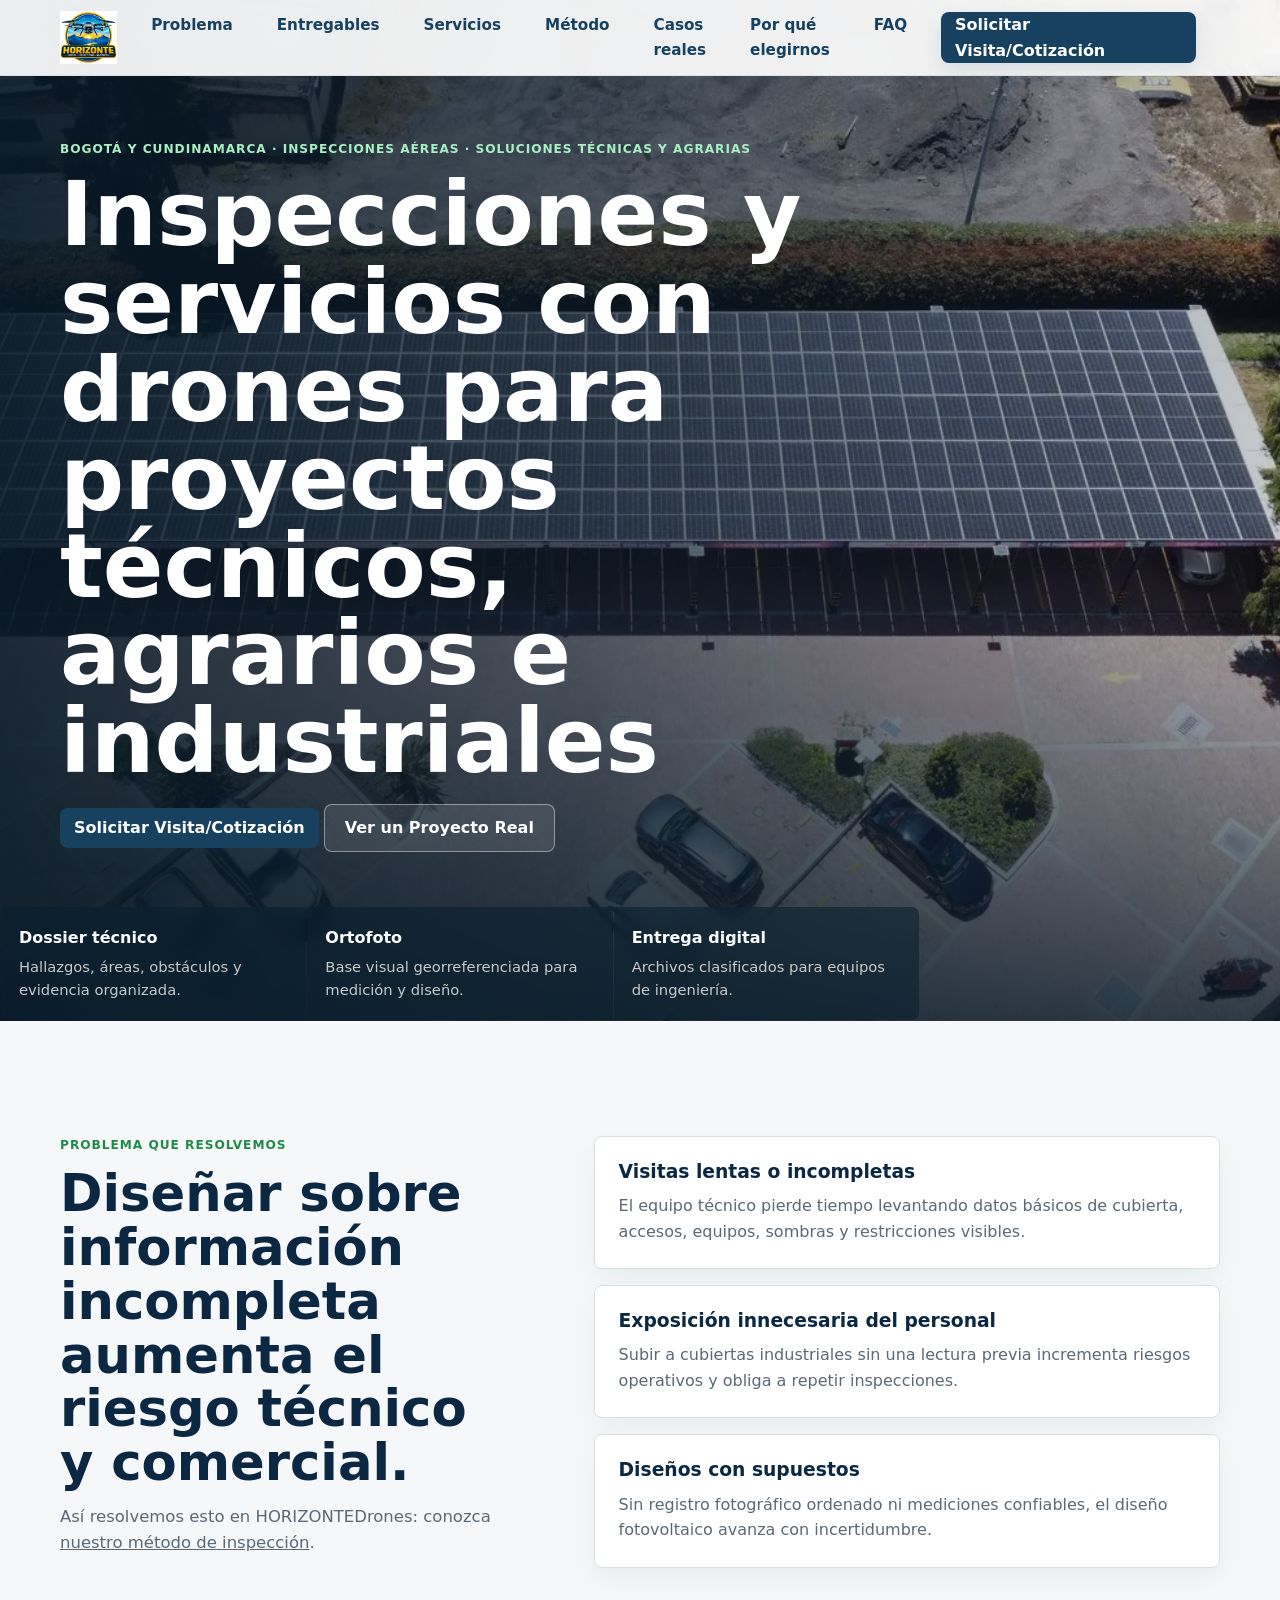
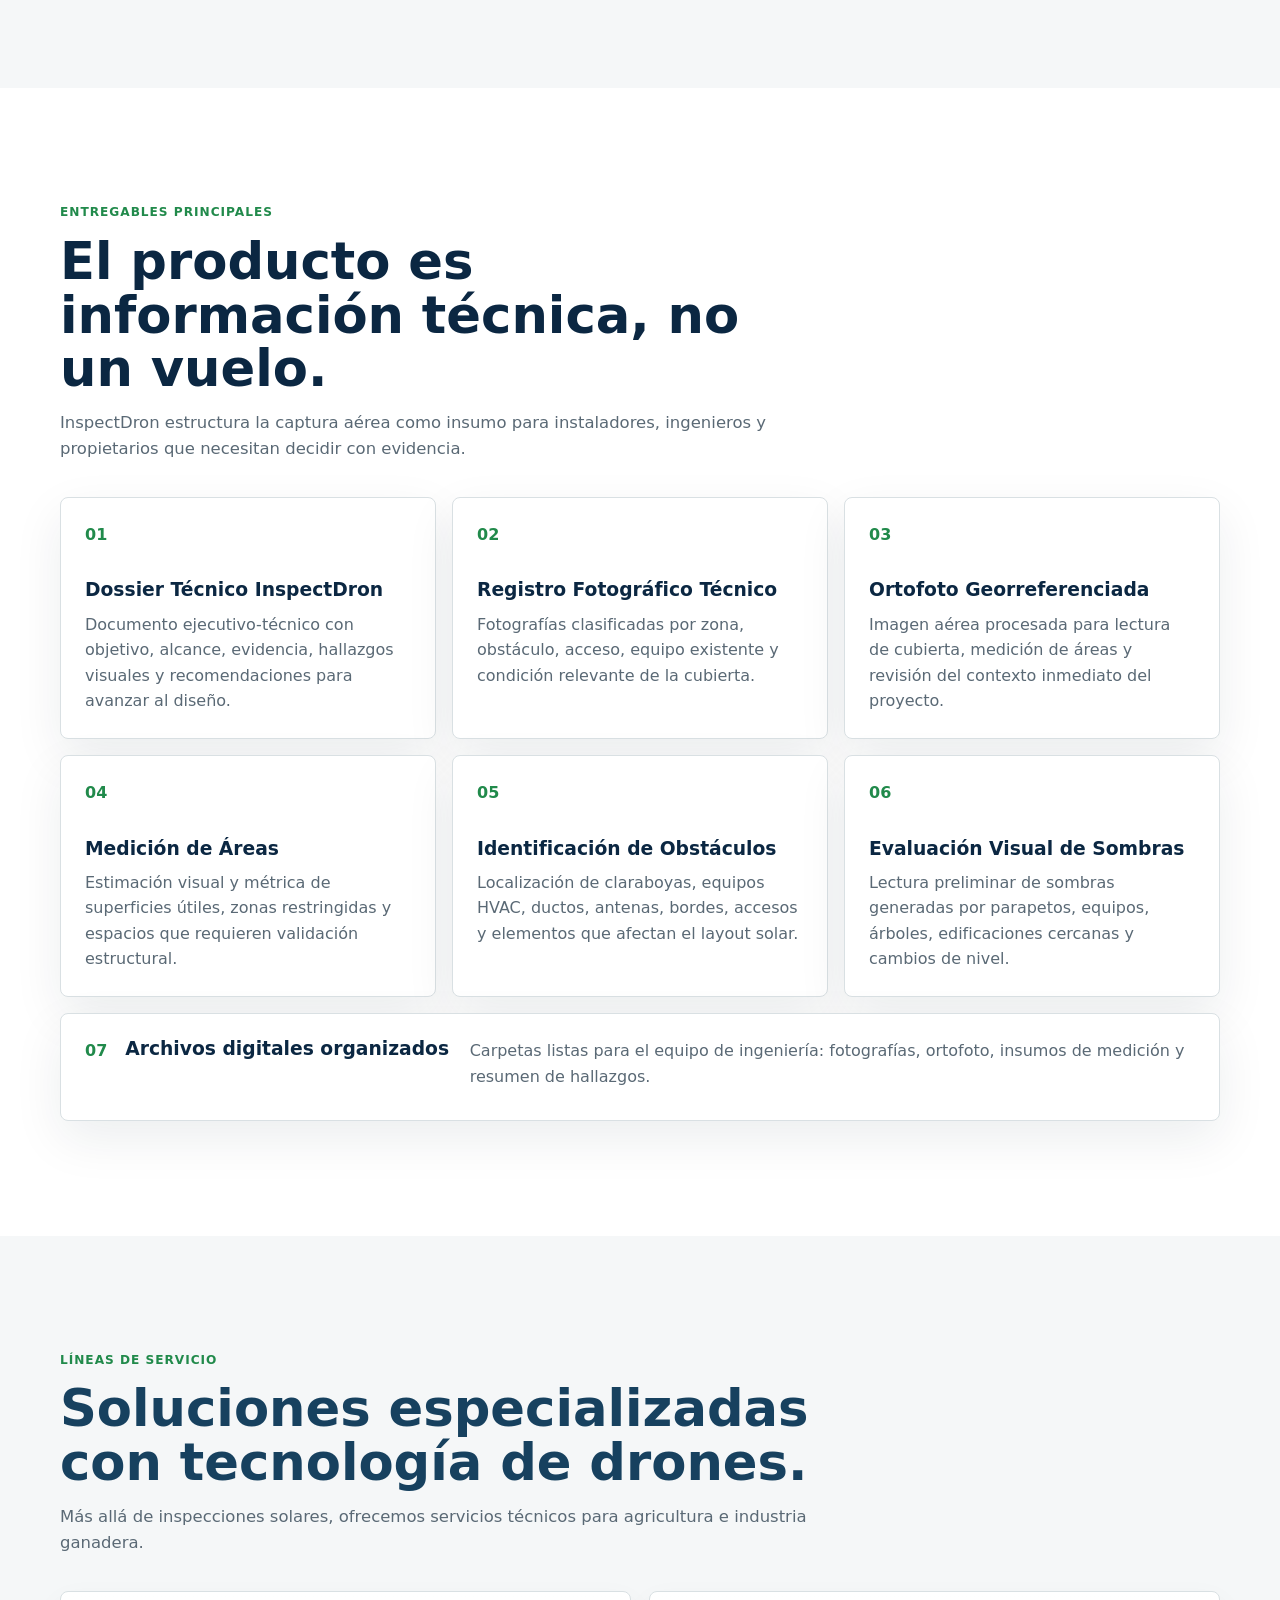
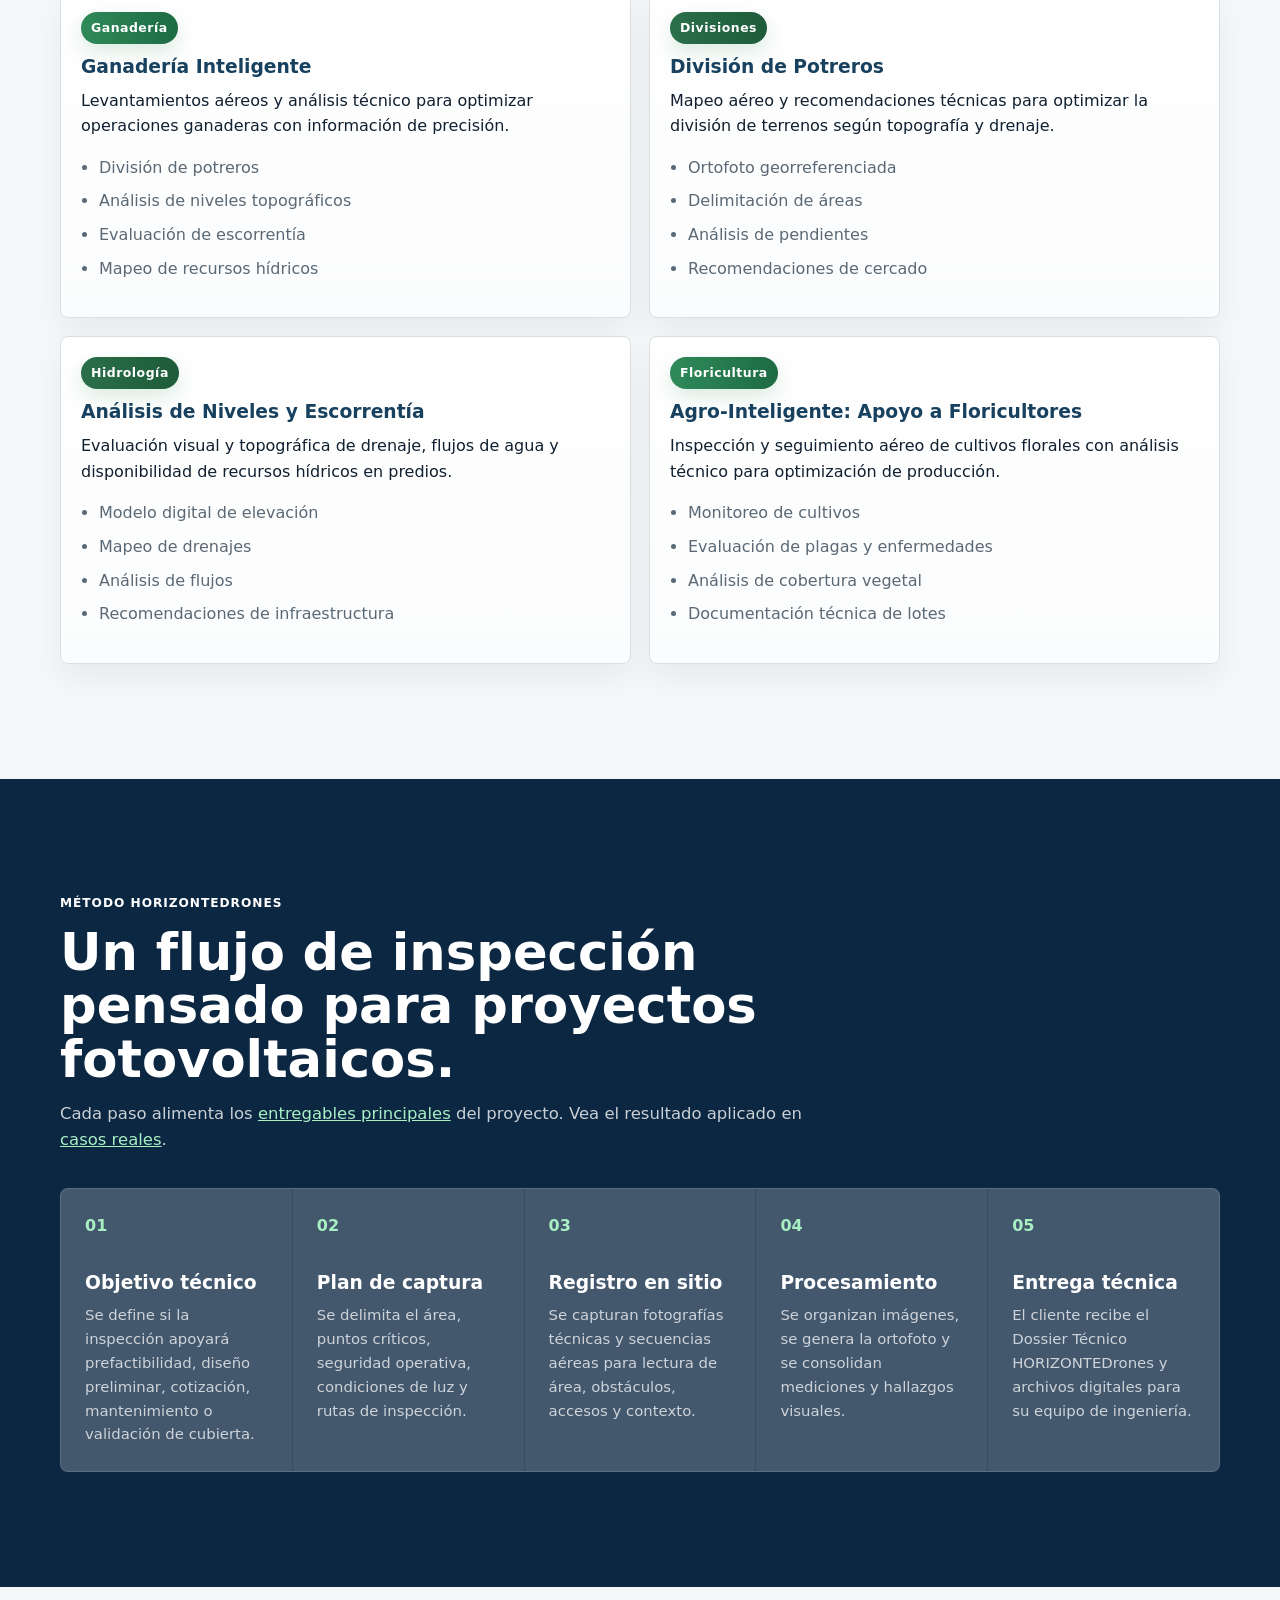
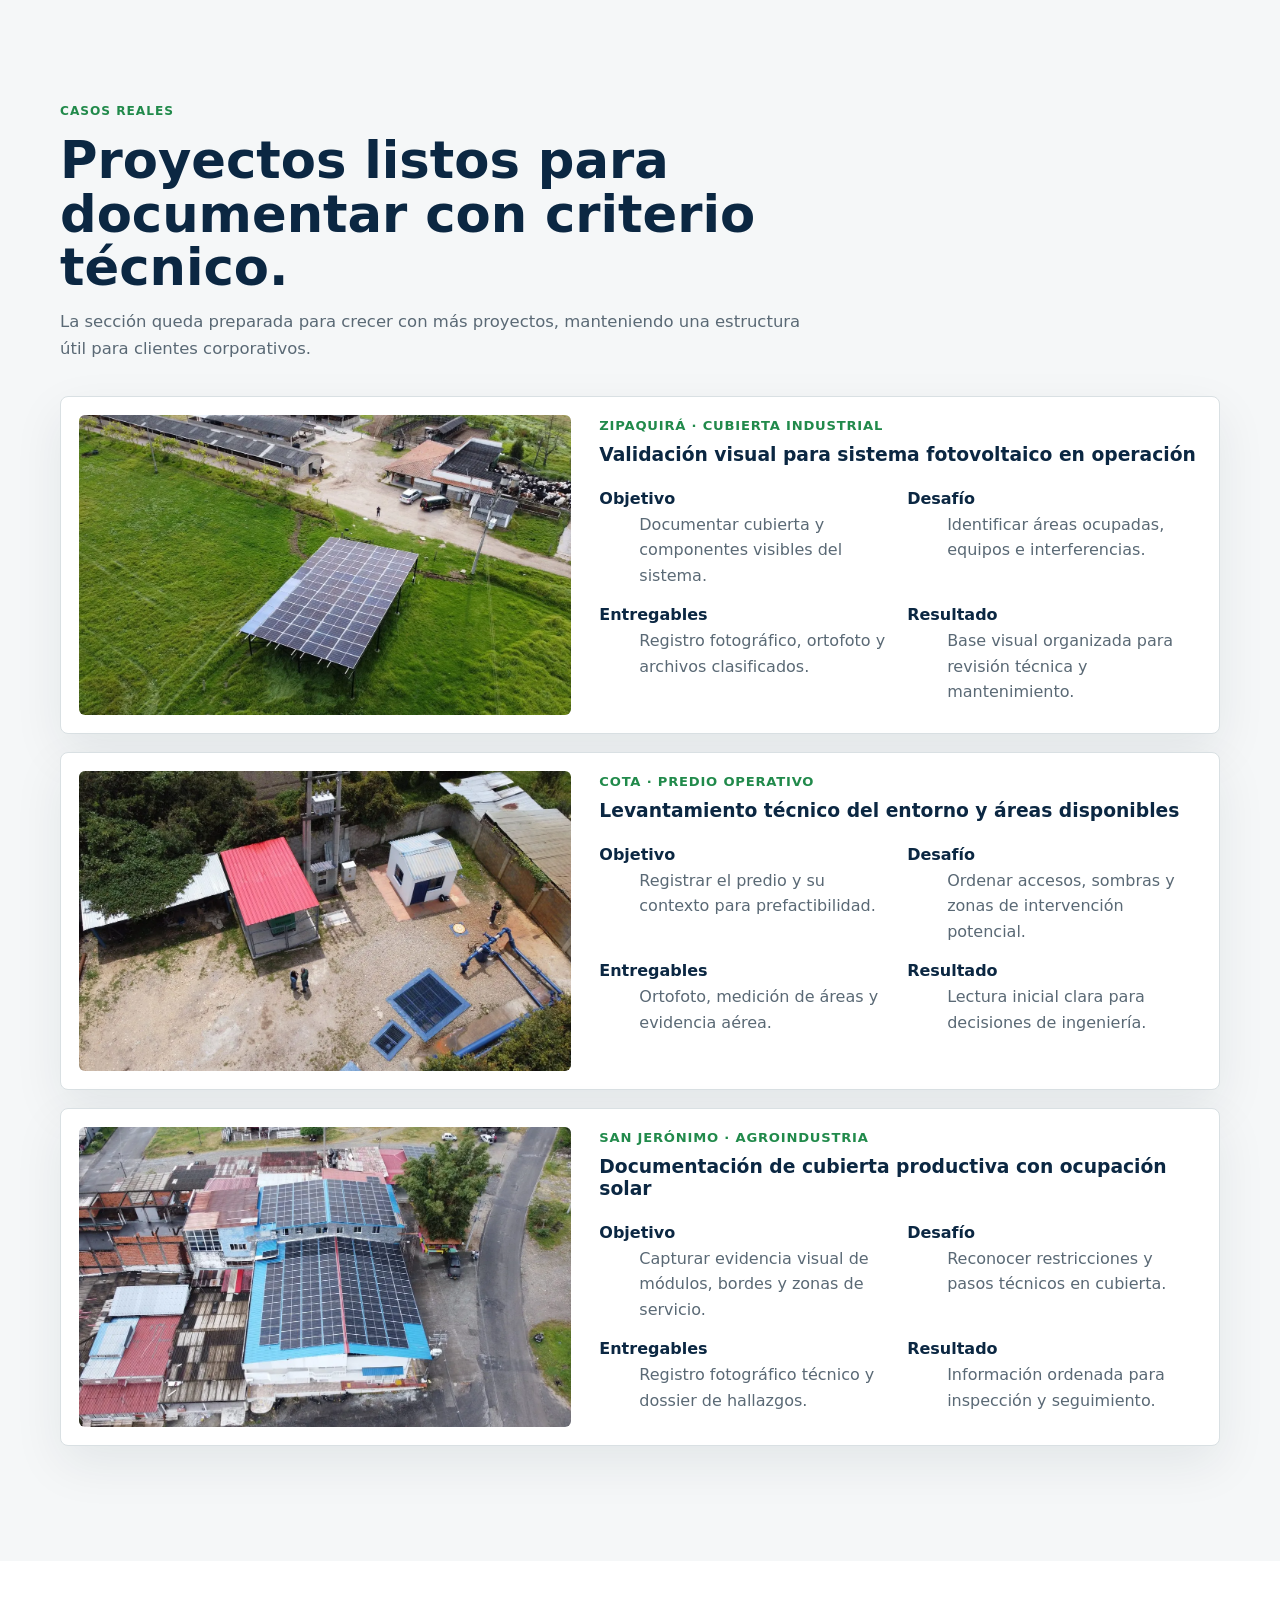
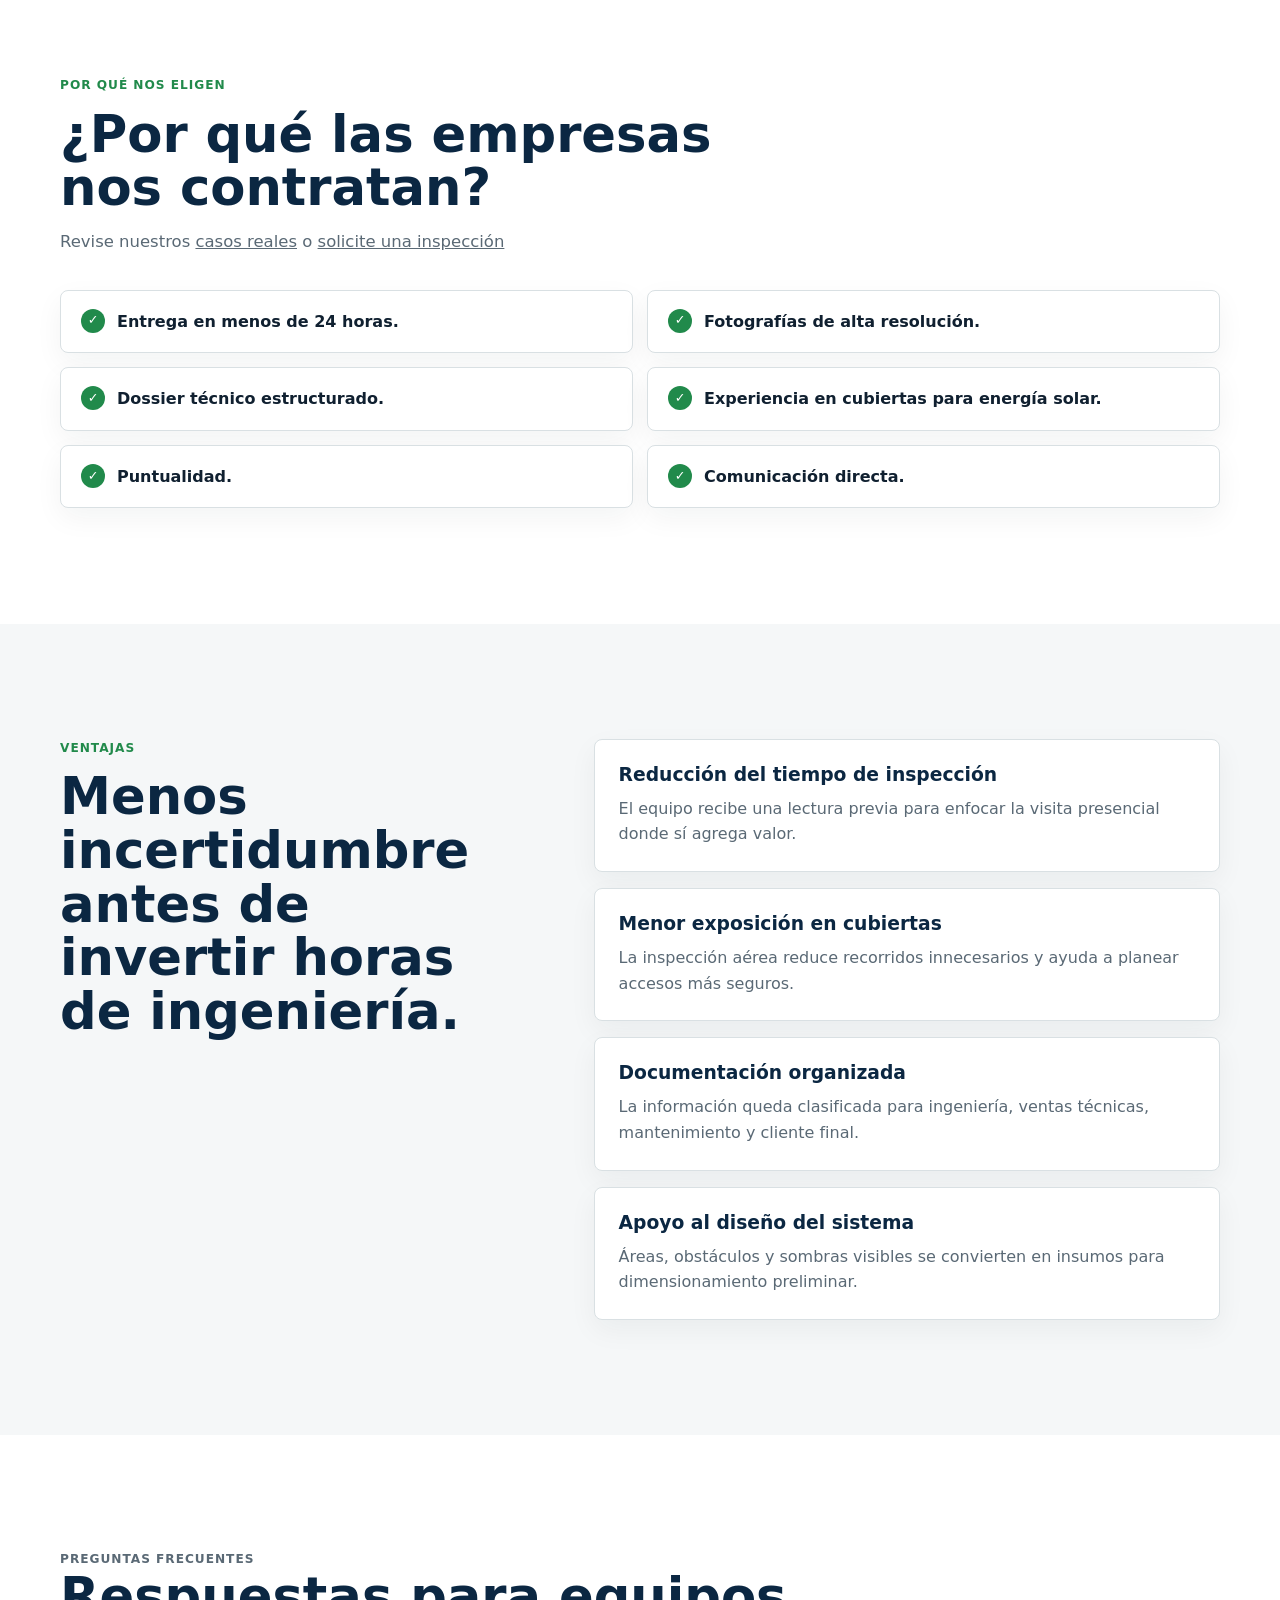
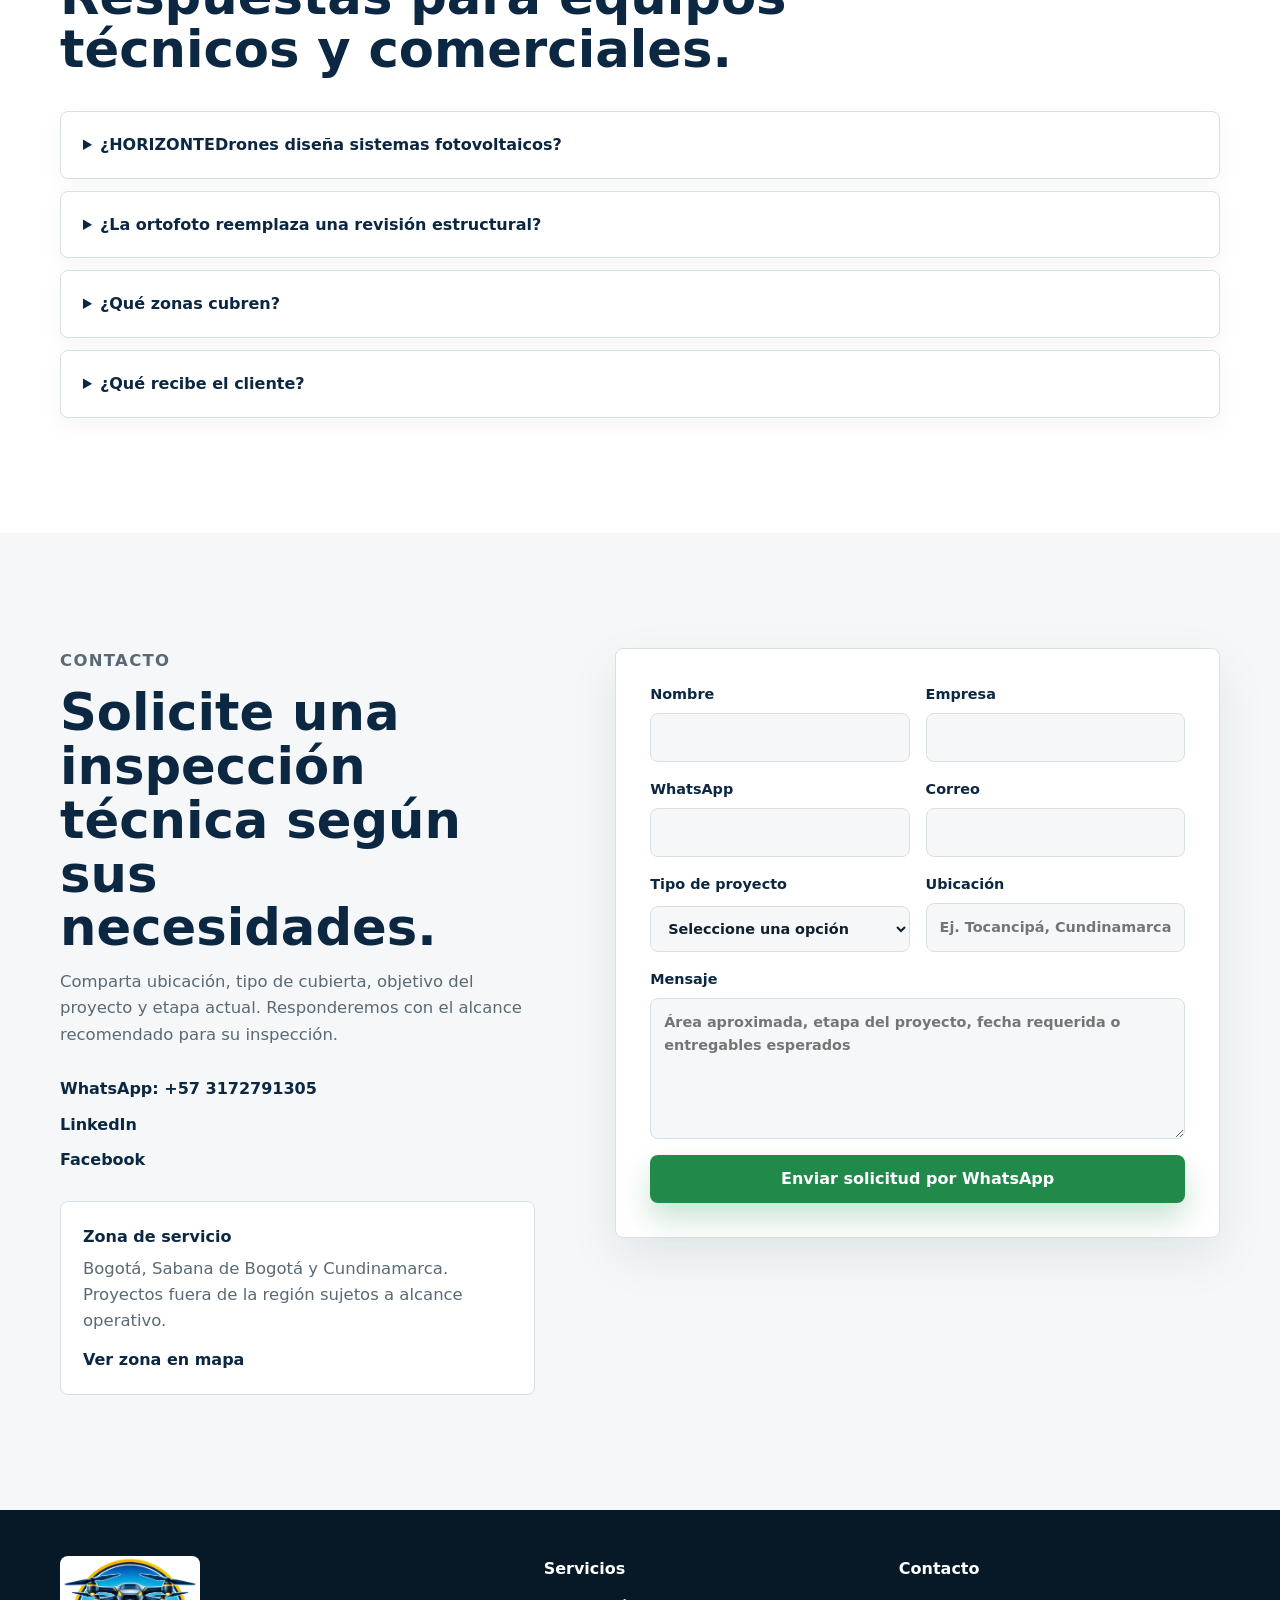
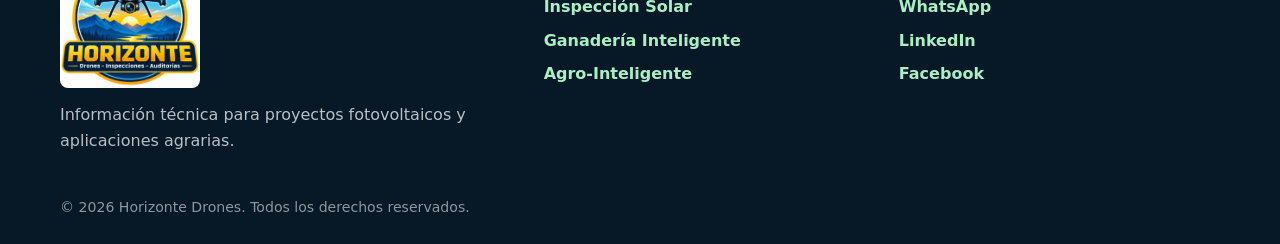
==== commit 8b4e9b3b: "Update contact information and references to HORIZONTEDrones Actualizacion enlaces y numero whatsapp" ====
--- a/index.html
+++ b/index.html
@@ -74,7 +74,7 @@
     ],
     "contactPoint": {
       "@type": "ContactPoint",
-      "telephone": "+57-313-381-5282",
+      "telephone": "+57-317-279-1305",
       "contactType": "customer service",
       "areaServed": "CO",
       "availableLanguage": "Spanish"
@@ -149,13 +149,13 @@
         "@type": "ListItem",
         "position": 1,
         "name": "Inicio",
-        "item": "https://pevisero.github.io/InspectDron/"
+        "item": "https://pevisero.github.io/HORIZONTEDrones/"
       },
       {
         "@type": "ListItem",
         "position": 2,
         "name": "Inspección Técnica de Cubiertas Fotovoltaicas",
-        "item": "https://pevisero.github.io/InspectDron/#entregables"
+        "item": "https://pevisero.github.io/HORIZONTEDrones/#entregables"
       }
     ]
   }
@@ -238,7 +238,7 @@
         <div class="section-copy reveal">
           <p class="eyebrow">Problema que resolvemos</p>
           <h2 id="problema-title">Diseñar sobre información incompleta aumenta el riesgo técnico y comercial.</h2>
-          <p>Así resolvemos esto en InspectDron: conozca <a href="#metodo">nuestro método de inspección</a>.</p>
+          <p>Así resolvemos esto en HORIZONTEDrones: conozca <a href="#metodo">nuestro método de inspección</a>.</p>
         </div>
         <div class="problem-list reveal">
           <article>
@@ -363,7 +363,7 @@
     <section class="section method" id="metodo" aria-labelledby="metodo-title">
       <div class="container">
         <div class="section-head reveal">
-          <p class="eyebrow">Método InspectDron</p>
+          <p class="eyebrow">Método HORIZONTEDrones</p>
           <h2 id="metodo-title">Un flujo de inspección pensado para proyectos fotovoltaicos.</h2>
           <p>Cada paso alimenta los <a href="#entregables">entregables principales</a> del proyecto. Vea el resultado aplicado en <a href="#casos">casos reales</a>.</p>
         </div>
@@ -391,7 +391,7 @@
           <li class="reveal">
             <strong>05</strong>
             <h3>Entrega técnica</h3>
-            <p>El cliente recibe el Dossier Técnico InspectDron y archivos digitales para su equipo de ingeniería.</p>
+            <p>El cliente recibe el Dossier Técnico HORIZONTEDrones y archivos digitales para su equipo de ingeniería.</p>
           </li>
         </ol>
       </div>
@@ -489,8 +489,8 @@
         </div>
         <div class="faq-list">
           <details class="reveal">
-            <summary>¿InspectDron diseña sistemas fotovoltaicos?</summary>
-            <p>No. InspectDron entrega información técnica de campo para apoyar a empresas instaladoras, ingenieros y propietarios antes del diseño o la visita especializada.</p>
+            <summary>¿HORIZONTEDrones diseña sistemas fotovoltaicos?</summary>
+            <p>No. HORIZONTEDrones entrega información técnica de campo para apoyar a empresas instaladoras, ingenieros y propietarios antes del diseño o la visita especializada.</p>
           </details>
           <details class="reveal">
             <summary>¿La ortofoto reemplaza una revisión estructural?</summary>
@@ -515,7 +515,7 @@
           <h2 id="contacto-title">Solicite una inspección técnica según sus necesidades.</h2>
           <p>Comparta ubicación, tipo de cubierta, objetivo del proyecto y etapa actual. Responderemos con el alcance recomendado para su inspección.</p>
           <div class="contact-links">
-            <a href="https://wa.me/573133815282" target="_blank" rel="noopener">WhatsApp: +57 3172791305</a>
+            <a href="https://wa.me/573172791305" target="_blank" rel="noopener">WhatsApp: +57 3172791305</a>
             <a href="https://linkedin.com/company/inspectdron-s-a-s" target="_blank" rel="noopener">LinkedIn</a>
             <a href="https://facebook.com/profile.php?id=61589351548795" target="_blank" rel="noopener">Facebook</a>
           </div>
@@ -589,8 +589,8 @@
       </div>
       <div>
         <strong>Contacto</strong>
-        <a href="https://wa.me/573133815282" target="_blank" rel="noopener">WhatsApp</a>
-        <a href="https://linkedin.com/company/inspectdron-s-a-s" target="_blank" rel="noopener">LinkedIn</a>
+        <a href="https://wa.me/573172791305" target="_blank" rel="noopener">WhatsApp</a>
+        <a href="https://linkedin.com/company/horizontedrones" target="_blank" rel="noopener">LinkedIn</a>
         <a href="https://facebook.com/profile.php?id=61589351548795" target="_blank" rel="noopener">Facebook</a>
       </div>
     </div>
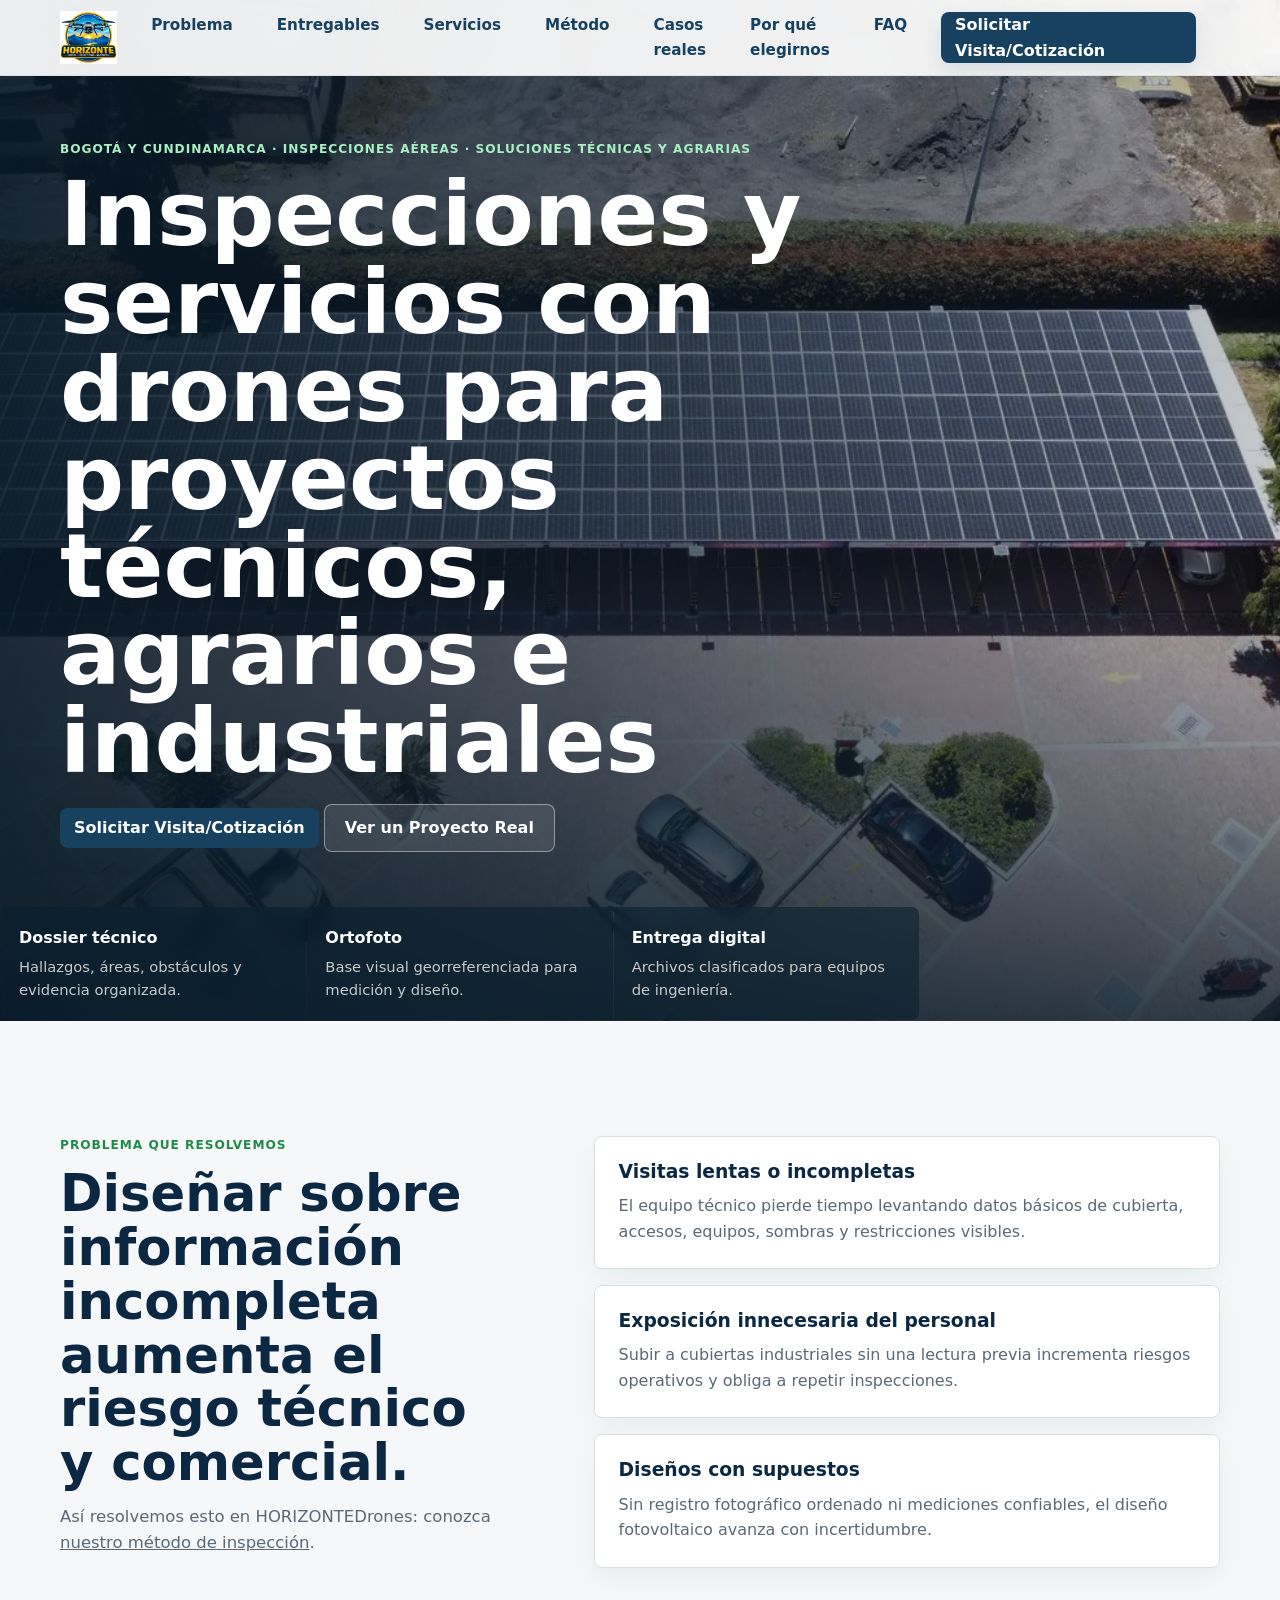
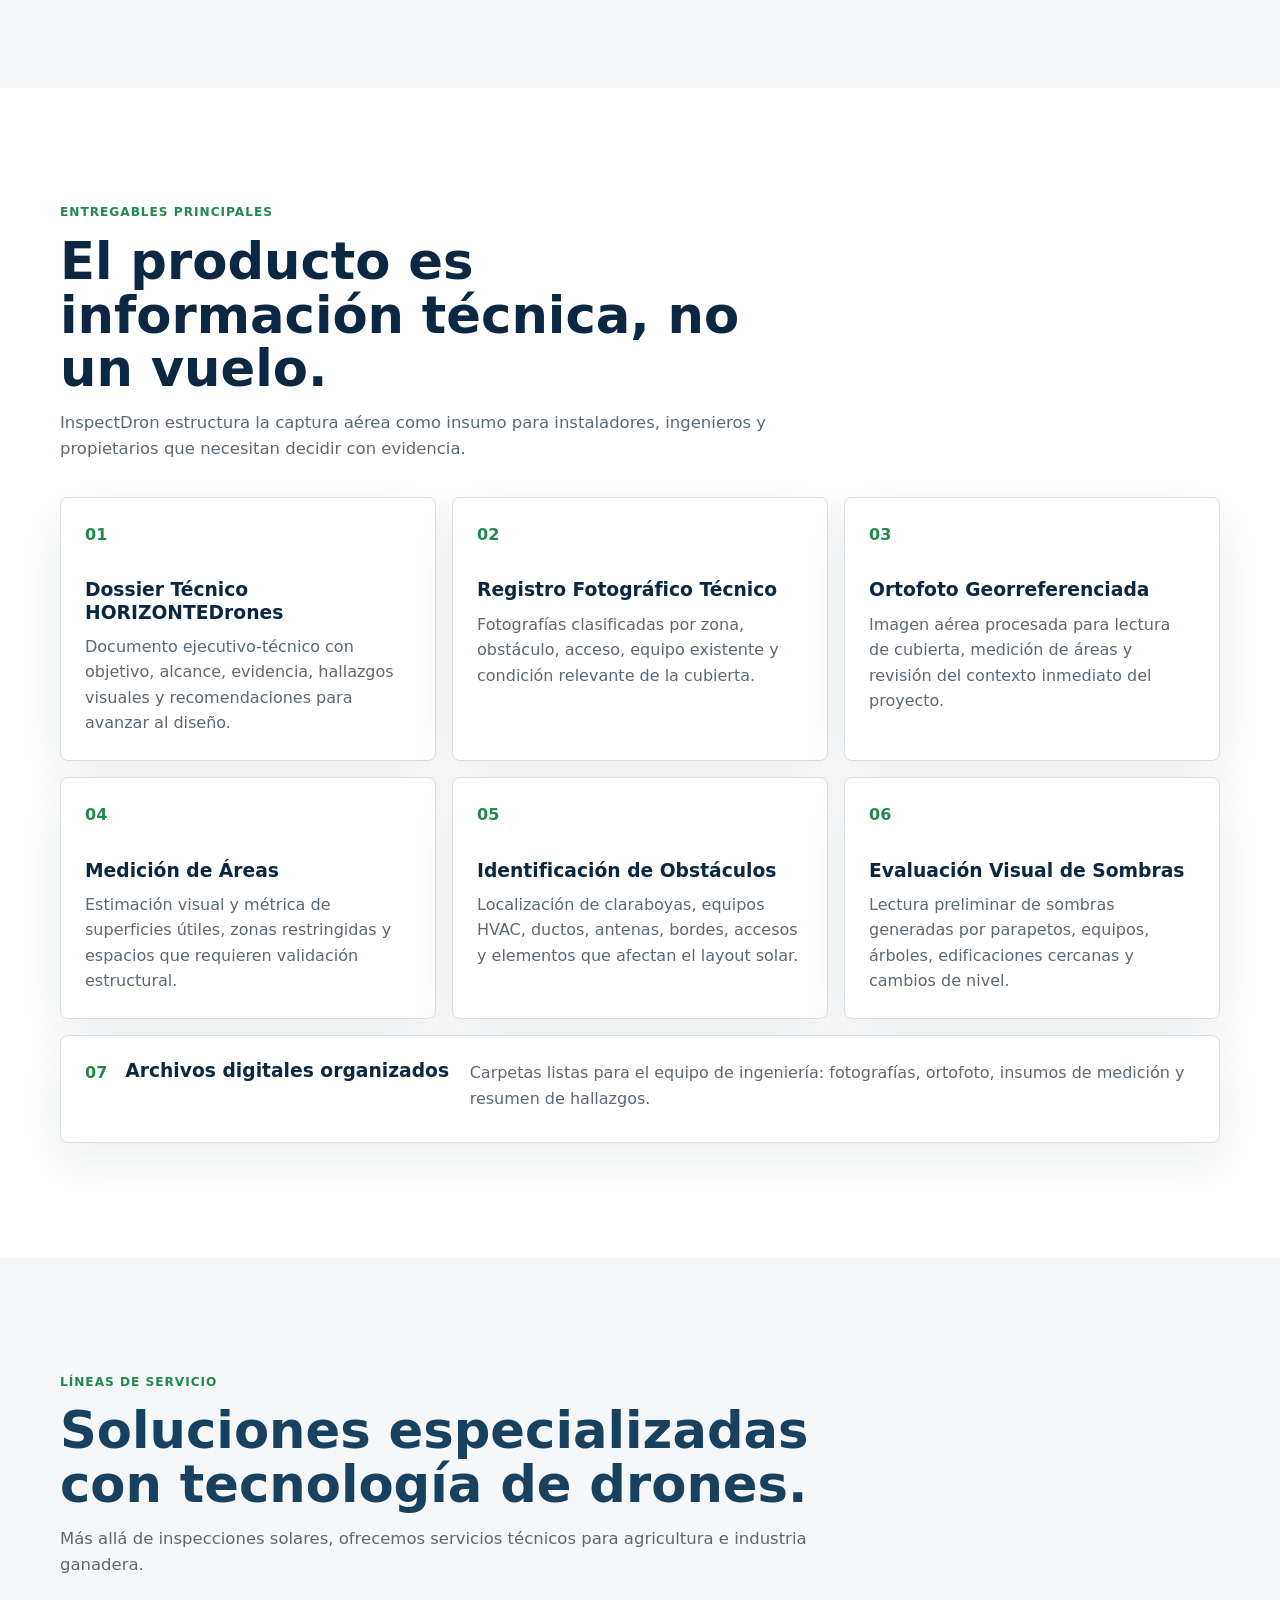
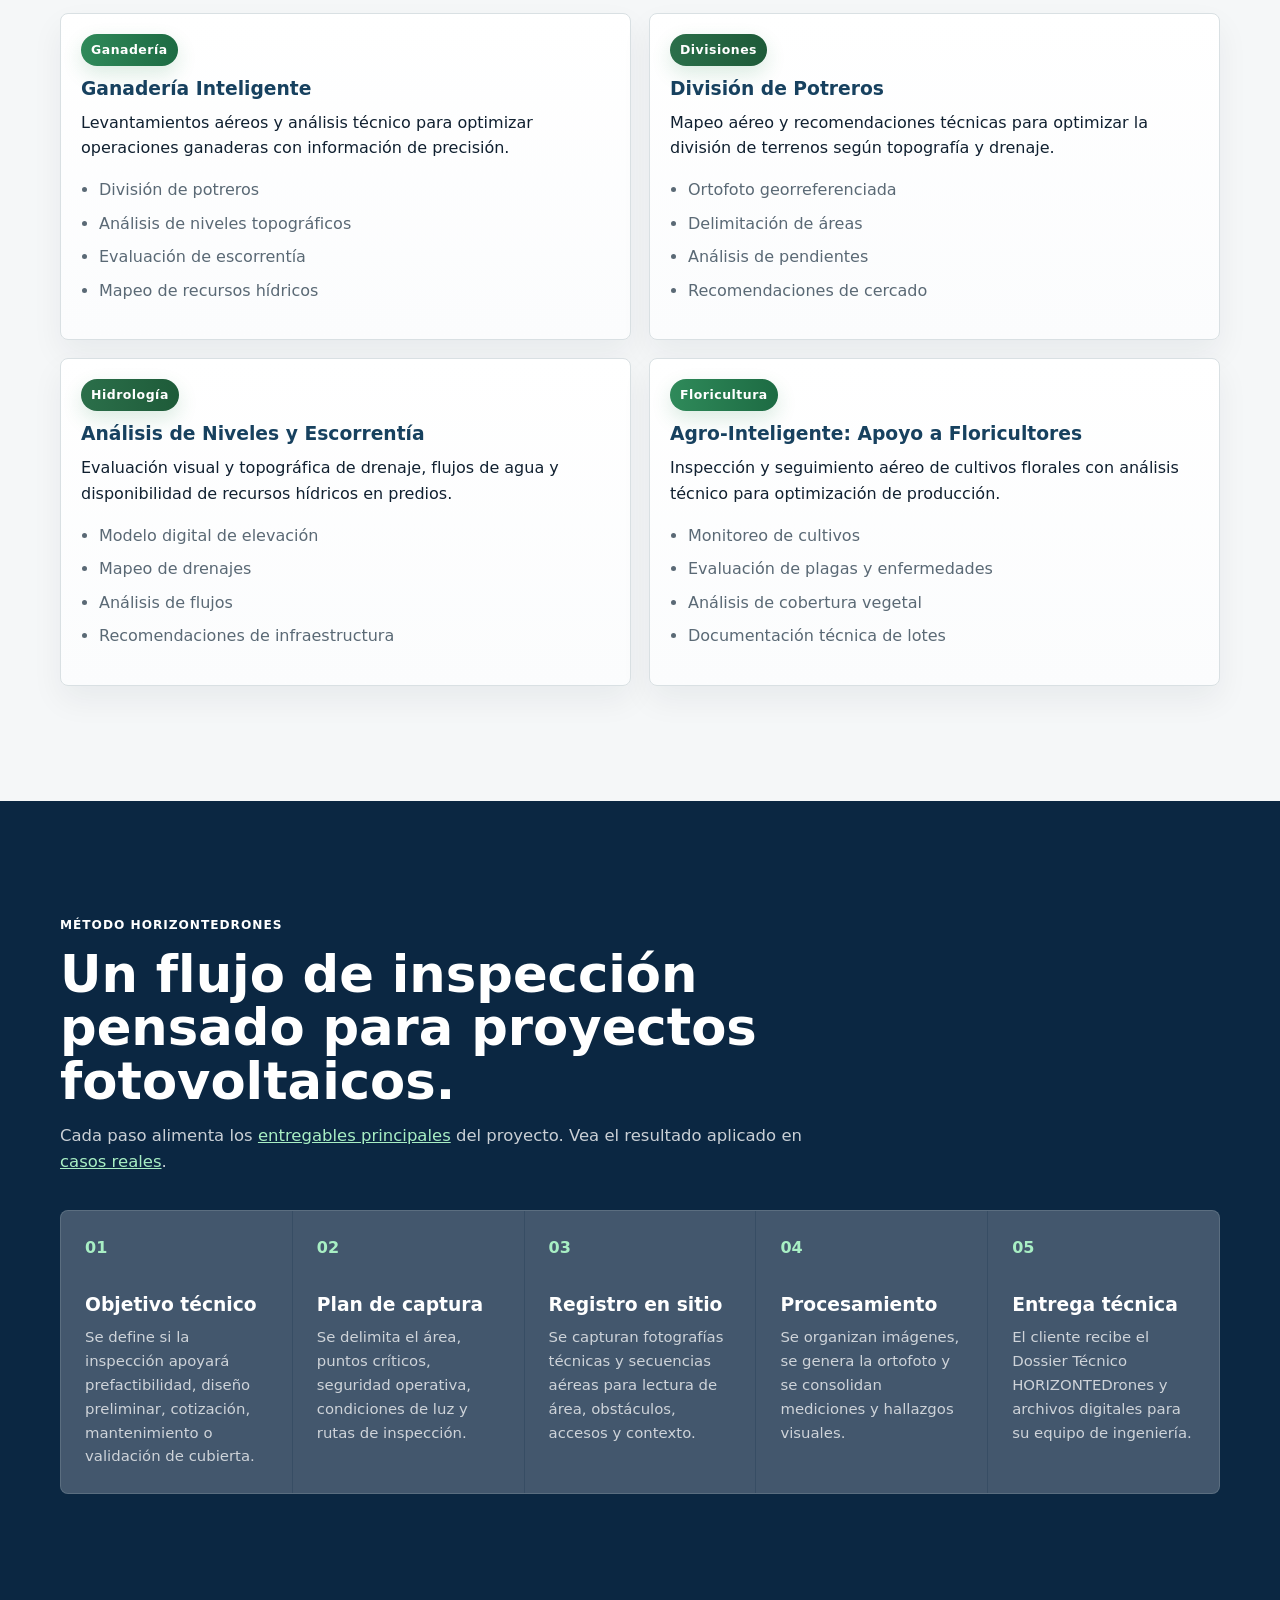
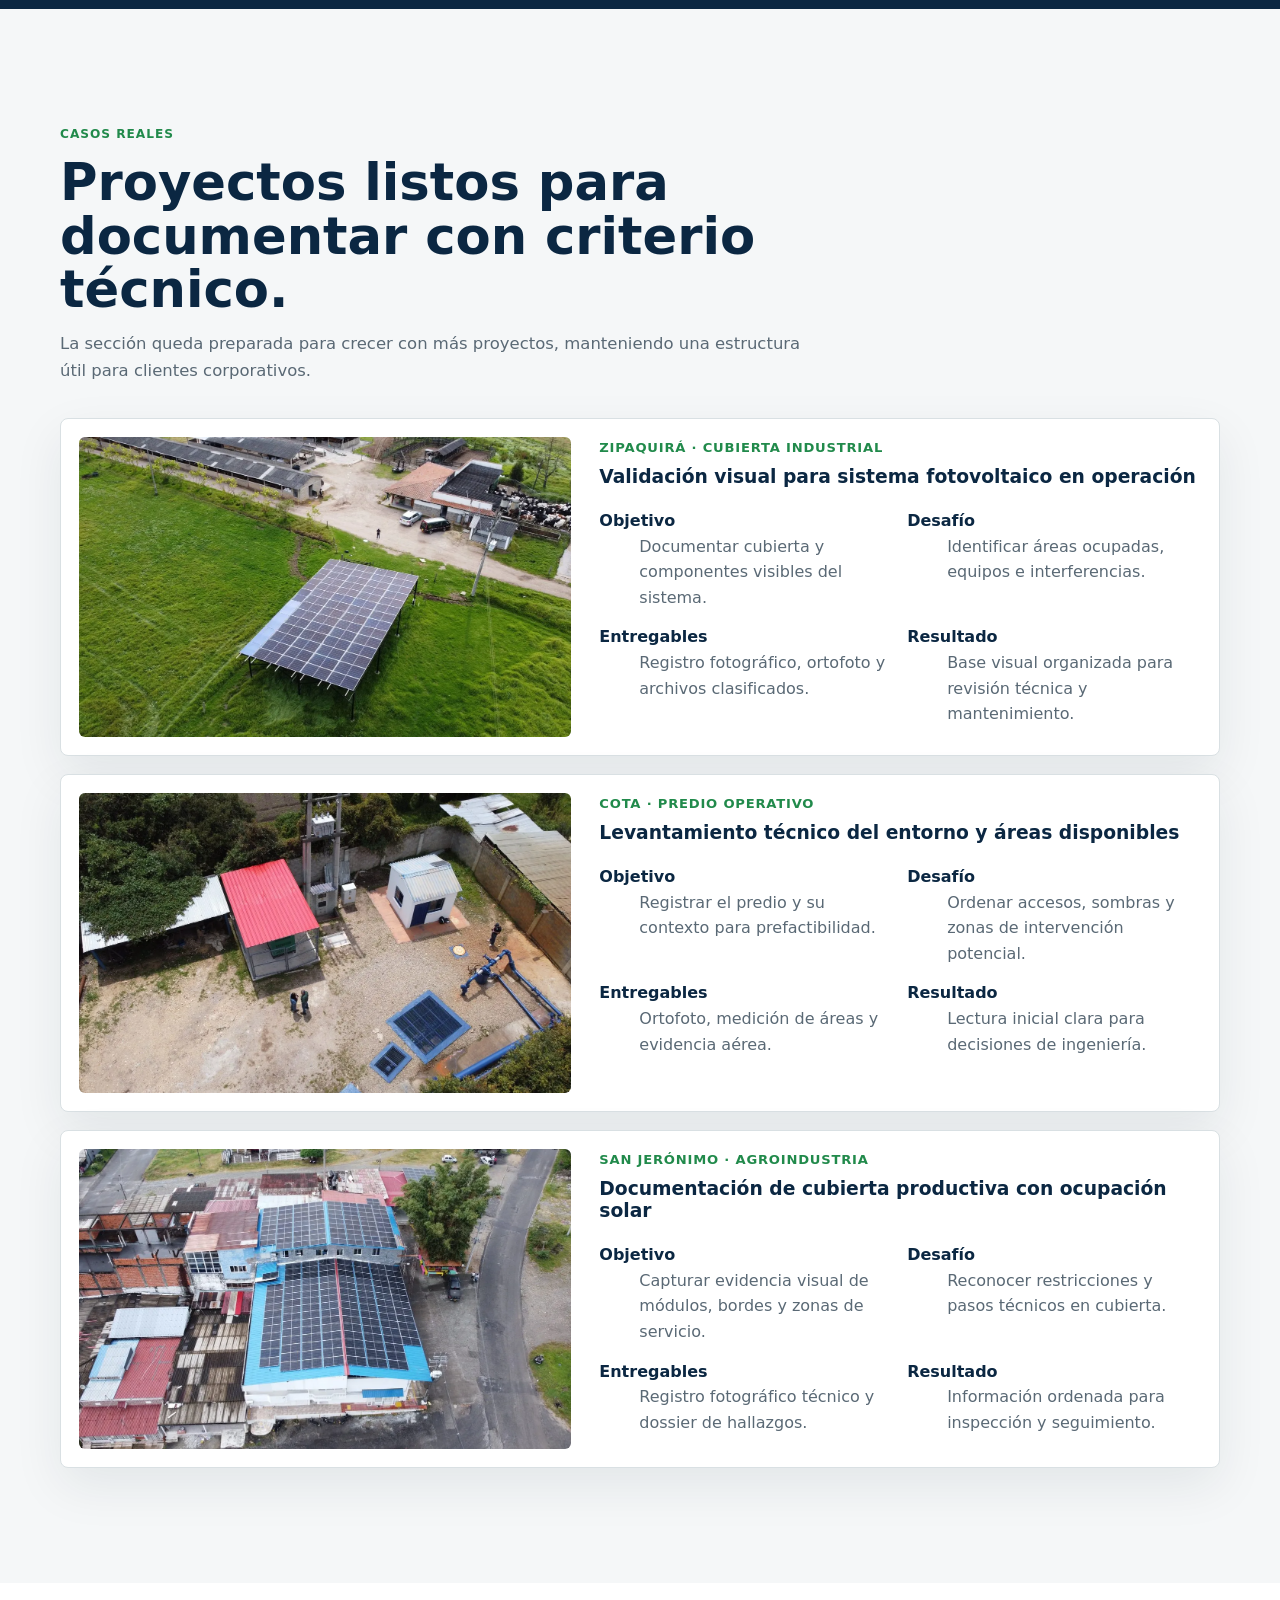
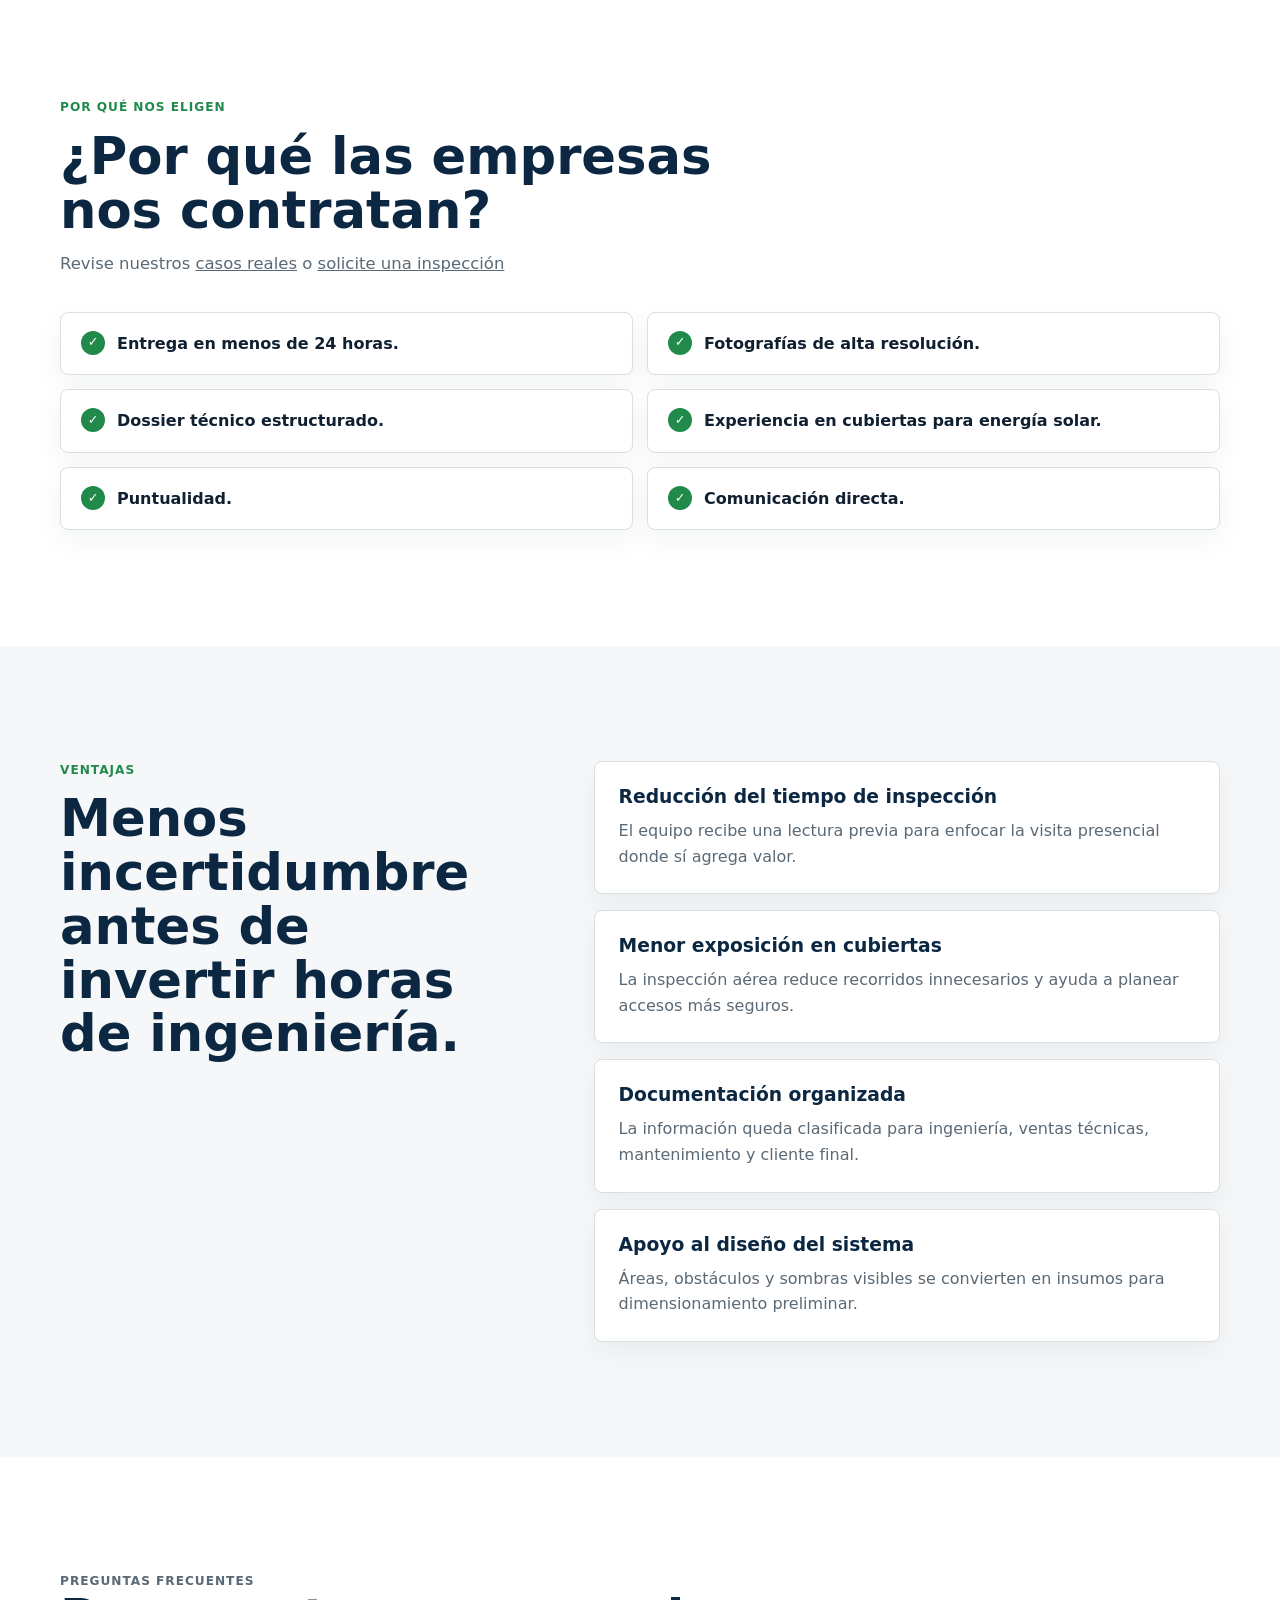
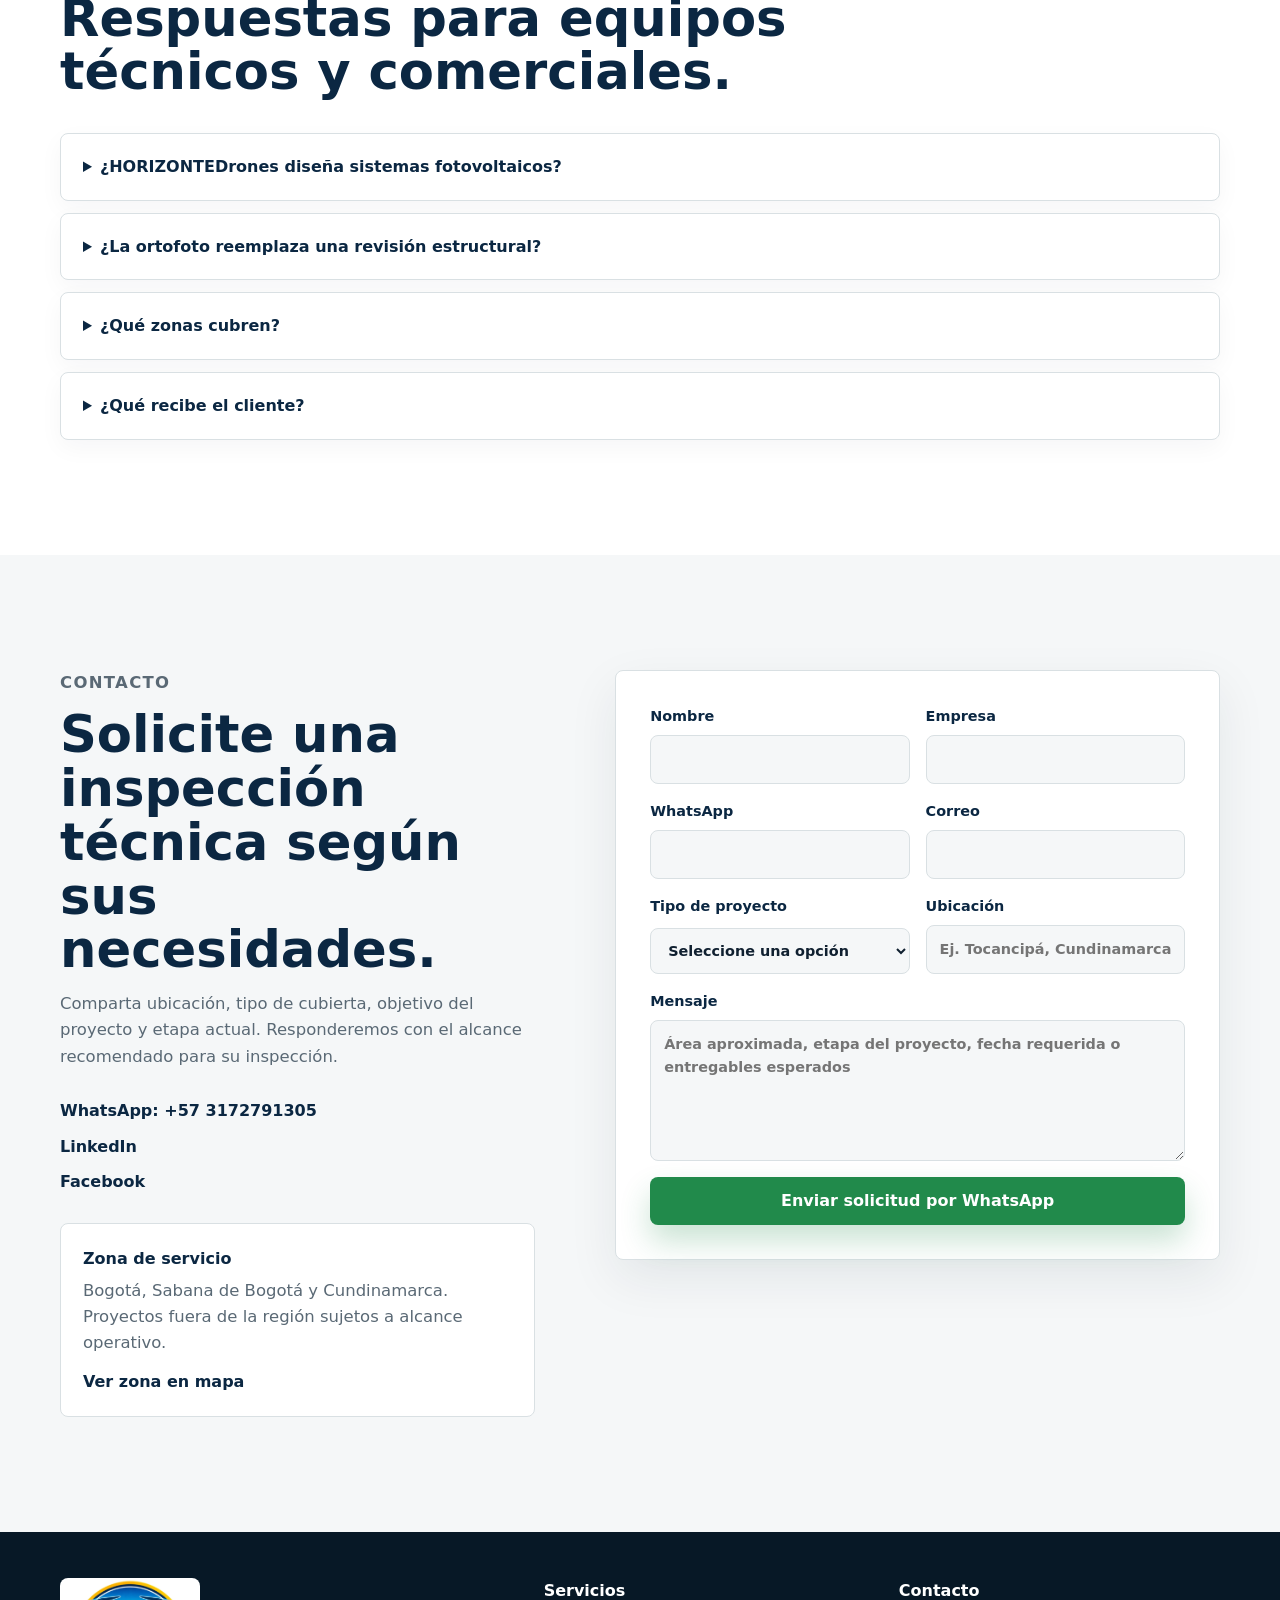
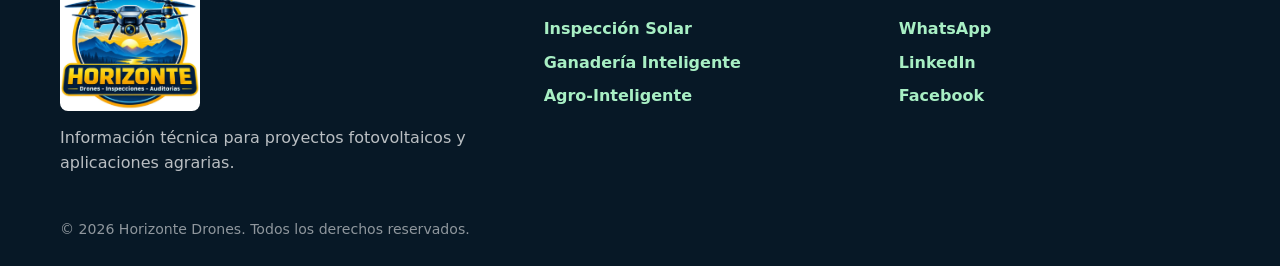
==== commit 1f2bd8e2: "Update Open Graph and JSON-LD URLs for HORIZONTEDrones" ====
--- a/index.html
+++ b/index.html
@@ -21,7 +21,7 @@
   <meta property="og:image" content="https://pevisero.github.io/InspectDron/assets/img/opengraph.jpg">
   <meta property="og:image:width" content="1200">
   <meta property="og:image:height" content="630">
-  <meta property="og:url" content="https://pevisero.github.io/InspectDron/">
+  <meta property="og:url" content="https://pevisero.github.io/HORIZONTEDrones/">
   <meta property="og:type" content="website">
   <meta property="og:site_name" content="Horizonte Drones">
   <meta name="twitter:card" content="summary_large_image">
@@ -34,33 +34,33 @@
     "@context": "https://schema.org",
     "@type": "LocalBusiness",
     "name": "Horizonte Drones",
-    "url": "https://pevisero.github.io/InspectDron/",
-    "logo": "https://pevisero.github.io/InspectDron/assets/img/LogoFinalHorizonte.jpg",
+    "url": "https://pevisero.github.io/HORIZONTEDrones/",
+    "logo": "https://pevisero.github.io/HORIZONTEDrones/assets/img/LogoFinalHorizonte.jpg",
     "image": [
       {
         "@type": "ImageObject",
-        "url": "https://pevisero.github.io/InspectDron/assets/img/fiandina-chia-paneles.webp",
+        "url": "https://pevisero.github.io/HORIZONTEDrones/assets/img/fiandina-chia-paneles.webp",
         "width": 1400,
         "height": 787,
         "caption": "Cubierta industrial inspeccionada para proyecto fotovoltaico en Chía"
       },
       {
         "@type": "ImageObject",
-        "url": "https://pevisero.github.io/InspectDron/assets/img/semex-zipaquira-paneles.webp",
+        "url": "https://pevisero.github.io/HORIZONTEDrones/assets/img/semex-zipaquira-paneles.webp",
         "width": 700,
         "height": 394,
         "caption": "Cubierta con sistema fotovoltaico en Zipaquirá"
       },
       {
         "@type": "ImageObject",
-        "url": "https://pevisero.github.io/InspectDron/assets/img/acueducto-cota-aereo.webp",
+        "url": "https://pevisero.github.io/HORIZONTEDrones/assets/img/acueducto-cota-aereo.webp",
         "width": 700,
         "height": 394,
         "caption": "Vista aérea de predio para levantamiento técnico en Cota"
       },
       {
         "@type": "ImageObject",
-        "url": "https://pevisero.github.io/InspectDron/assets/img/lacteos-san-jeronimo-paneles.webp",
+        "url": "https://pevisero.github.io/HORIZONTEDrones/assets/img/lacteos-san-jeronimo-paneles.webp",
         "width": 700,
         "height": 394,
         "caption": "Cubierta agroindustrial con paneles solares en San Jerónimo"
@@ -69,7 +69,7 @@
     "description": "Inspección técnica de cubiertas y levantamiento fotogramétrico para proyectos fotovoltaicos.",
     "areaServed": ["Bogotá", "Cundinamarca", "Colombia"],
     "sameAs": [
-      "https://linkedin.com/company/inspectdron-s-a-s",
+      "https://linkedin.com/company/horizontedrones",
       "https://facebook.com/profile.php?id=61589351548795"
     ],
     "contactPoint": {
@@ -91,11 +91,11 @@
     "provider": {
       "@type": "LocalBusiness",
       "name": "Horizonte Drones",
-      "url": "https://pevisero.github.io/InspectDron/"
+      "url": "https://pevisero.github.io/HORIZONTEDrones/"
     },
     "areaServed": ["Bogotá", "Cundinamarca", "Colombia"],
     "description": "Inspección aérea de cubiertas industriales y comerciales para proyectos fotovoltaicos: dossier técnico, registro fotográfico, ortofoto georreferenciada, medición de áreas[...]",
-    "url": "https://pevisero.github.io/InspectDron/#entregables"
+    "url": "https://pevisero.github.io/HORIZONTEDrones/#entregables"
   }
   </script>
 
@@ -267,7 +267,7 @@
         <div class="deliverable-grid">
           <article class="deliverable-card reveal">
             <span>01</span>
-            <h3>Dossier Técnico InspectDron</h3>
+            <h3>Dossier Técnico HORIZONTEDrones</h3>
             <p>Documento ejecutivo-técnico con objetivo, alcance, evidencia, hallazgos visuales y recomendaciones para avanzar al diseño.</p>
           </article>
           <article class="deliverable-card reveal">
@@ -516,7 +516,7 @@
           <p>Comparta ubicación, tipo de cubierta, objetivo del proyecto y etapa actual. Responderemos con el alcance recomendado para su inspección.</p>
           <div class="contact-links">
             <a href="https://wa.me/573172791305" target="_blank" rel="noopener">WhatsApp: +57 3172791305</a>
-            <a href="https://linkedin.com/company/inspectdron-s-a-s" target="_blank" rel="noopener">LinkedIn</a>
+            <a href="https://linkedin.com/company/horizontedrones" target="_blank" rel="noopener">LinkedIn</a>
             <a href="https://facebook.com/profile.php?id=61589351548795" target="_blank" rel="noopener">Facebook</a>
           </div>
           <div class="map-panel" aria-label="Zona de servicio">
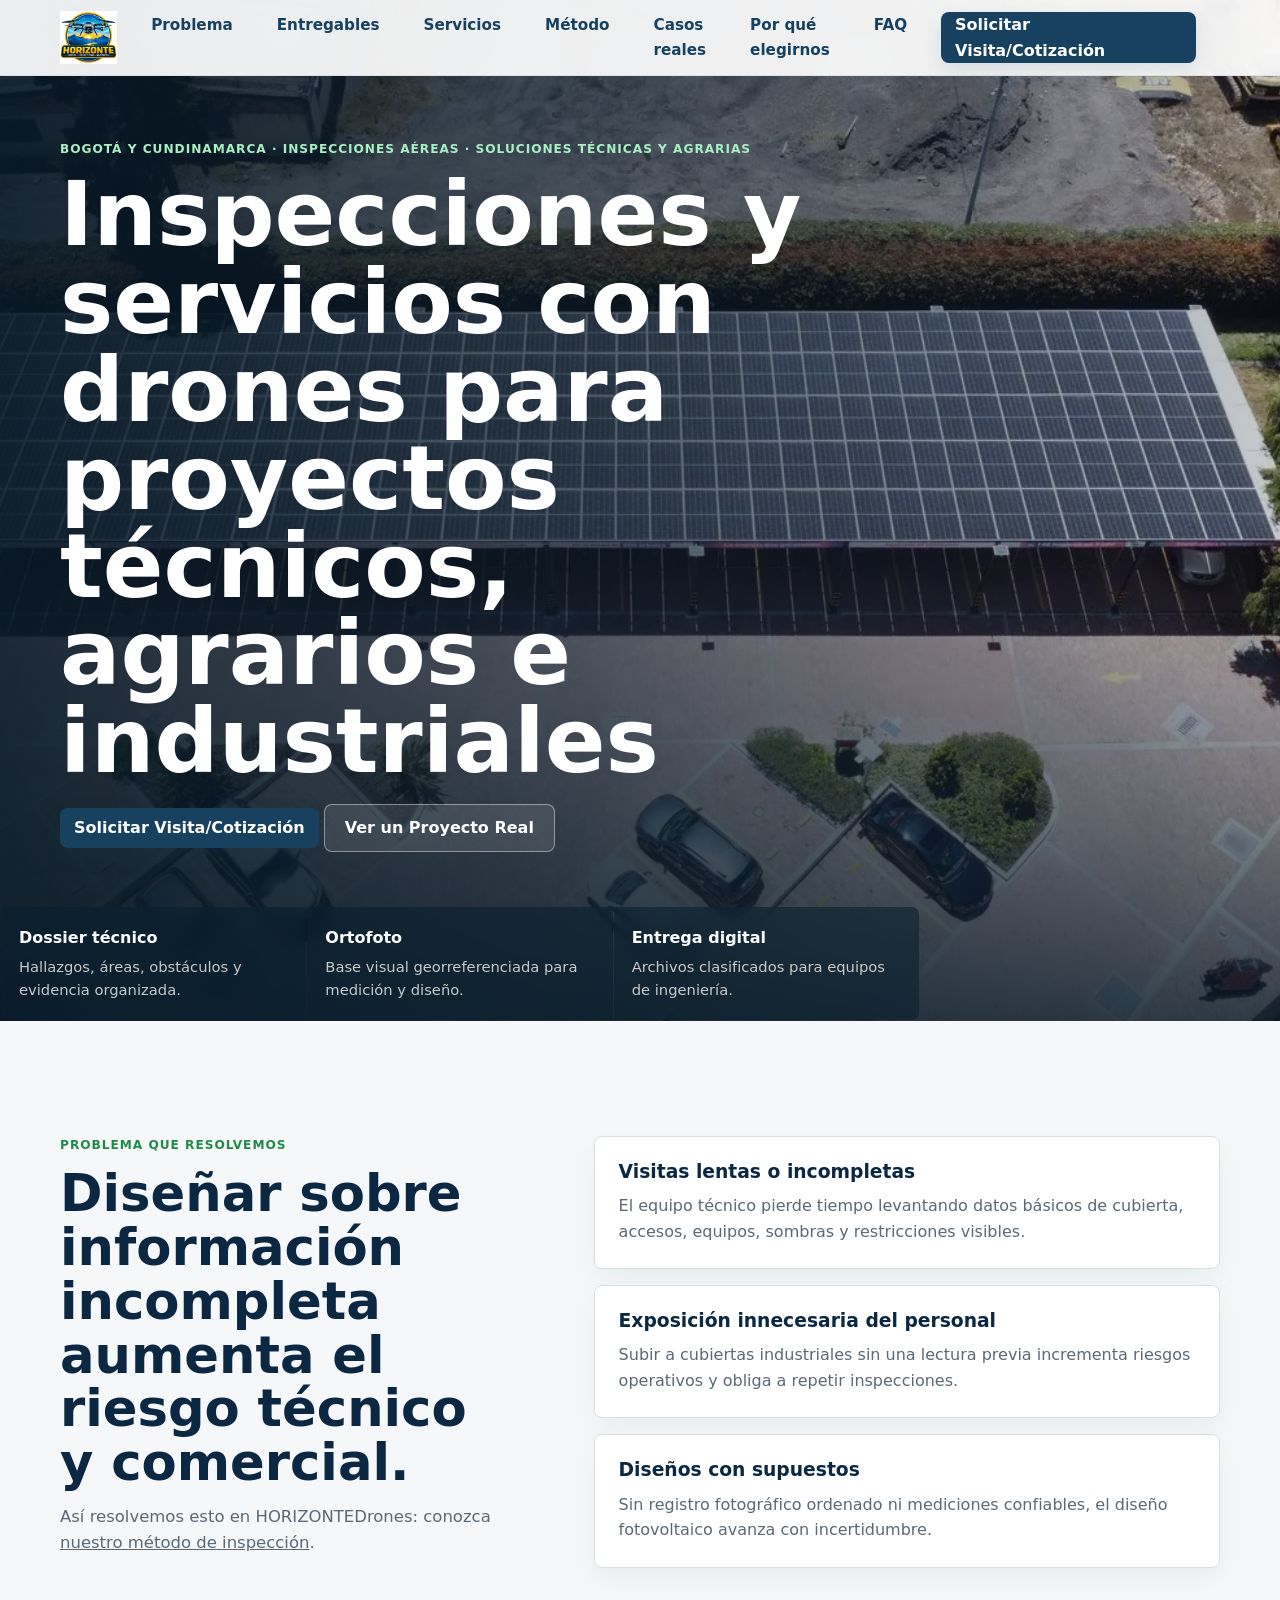
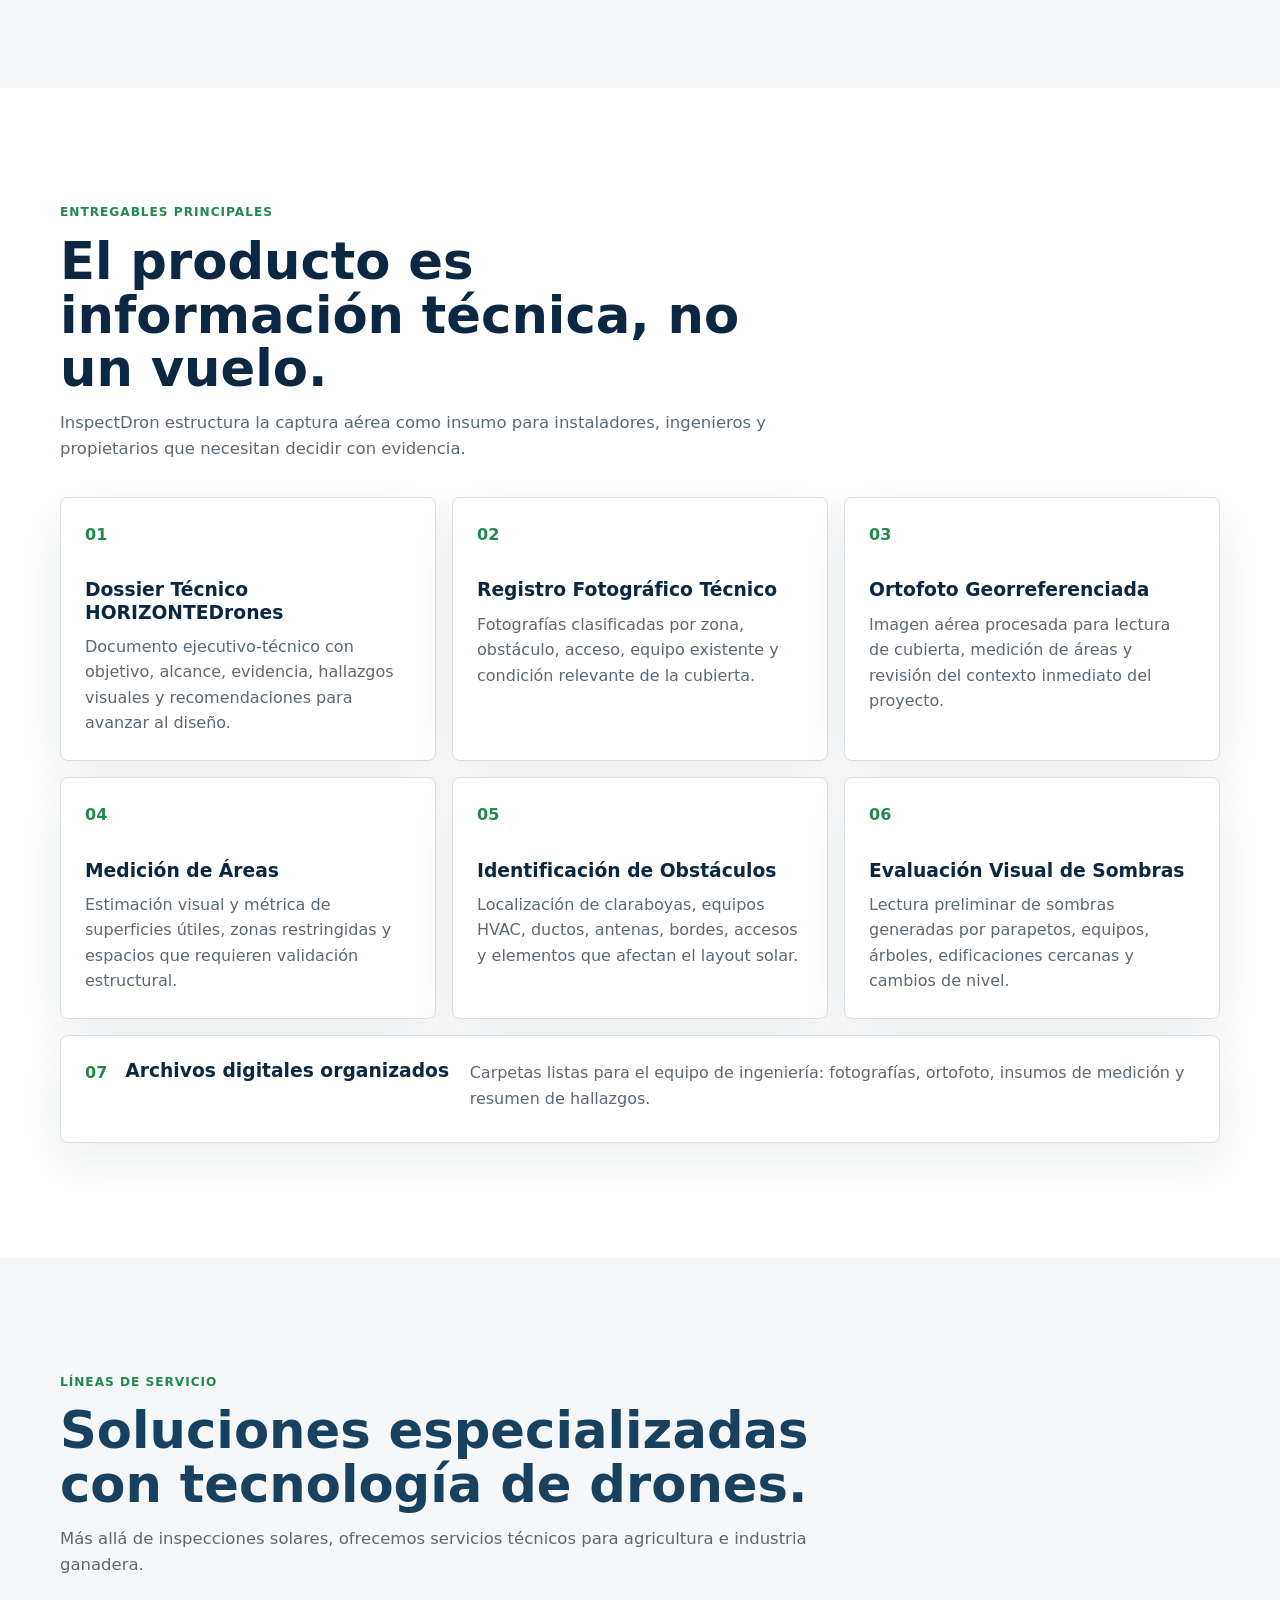
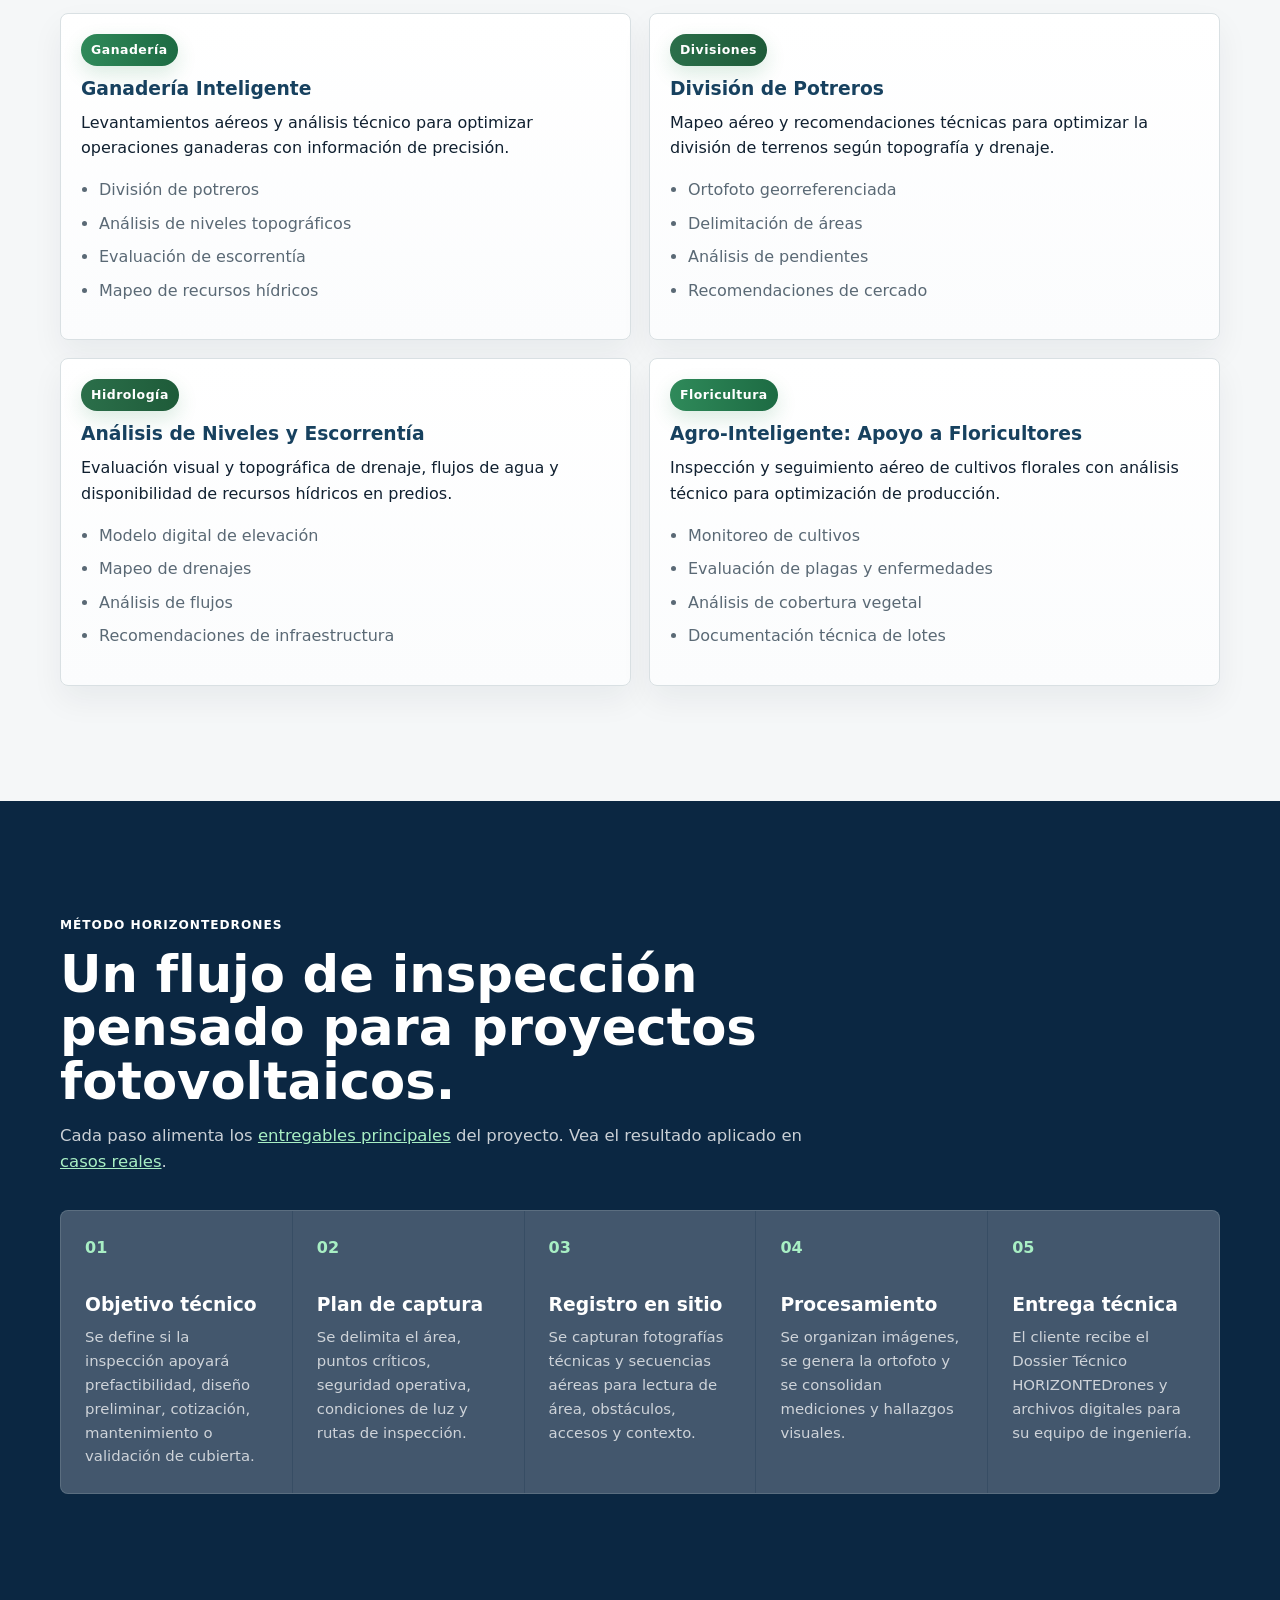
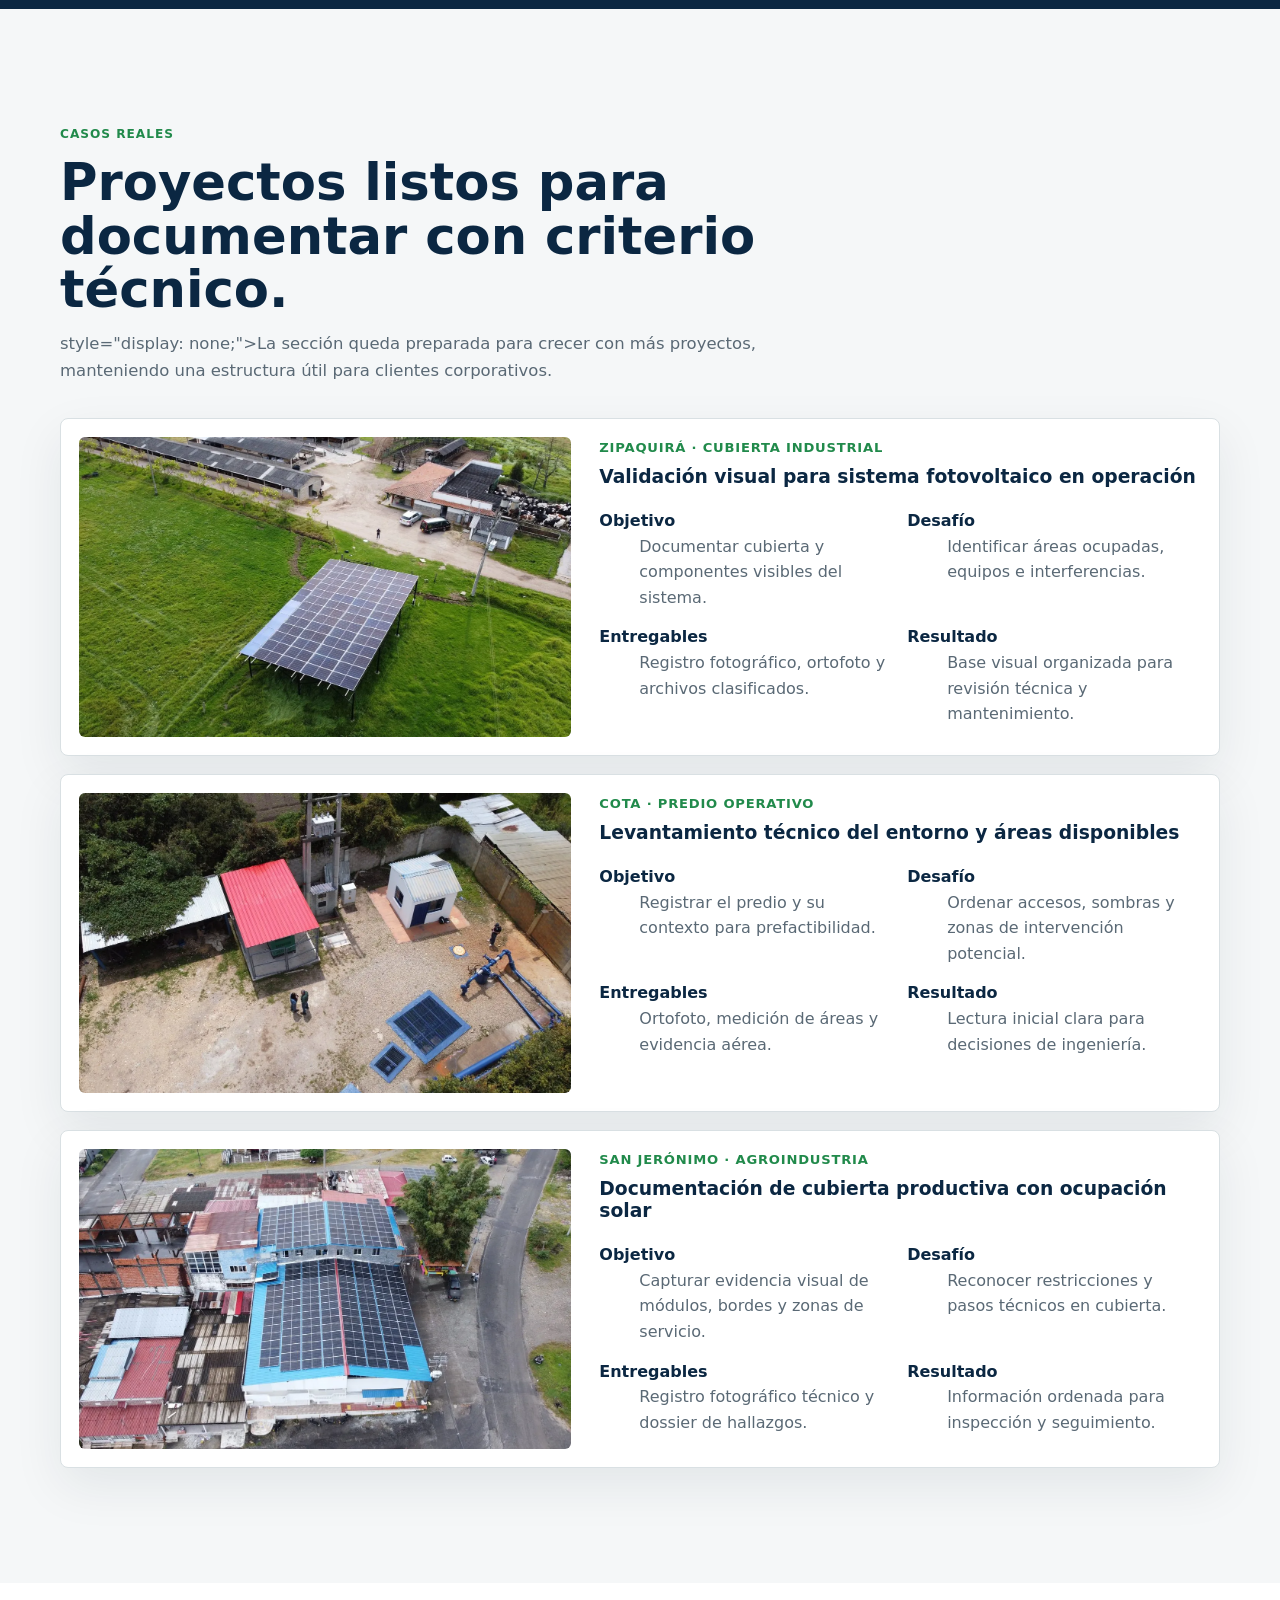
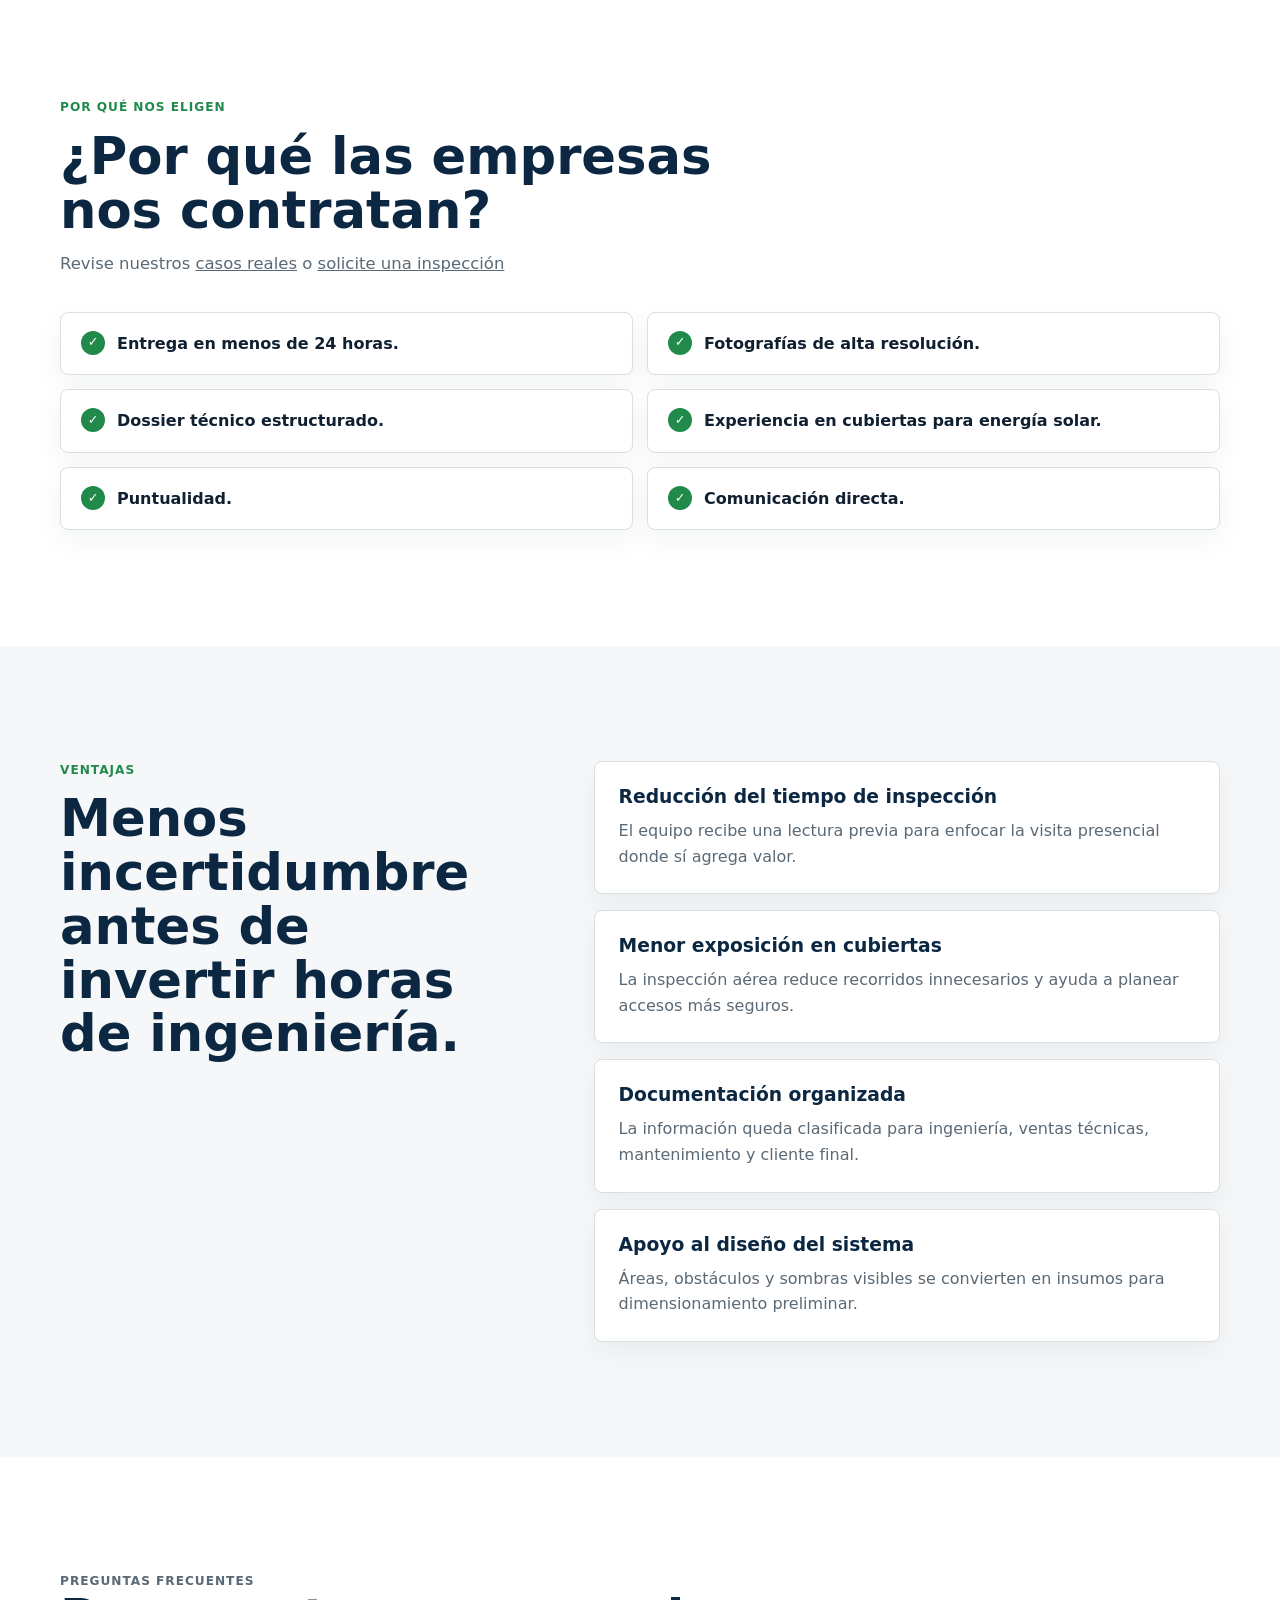
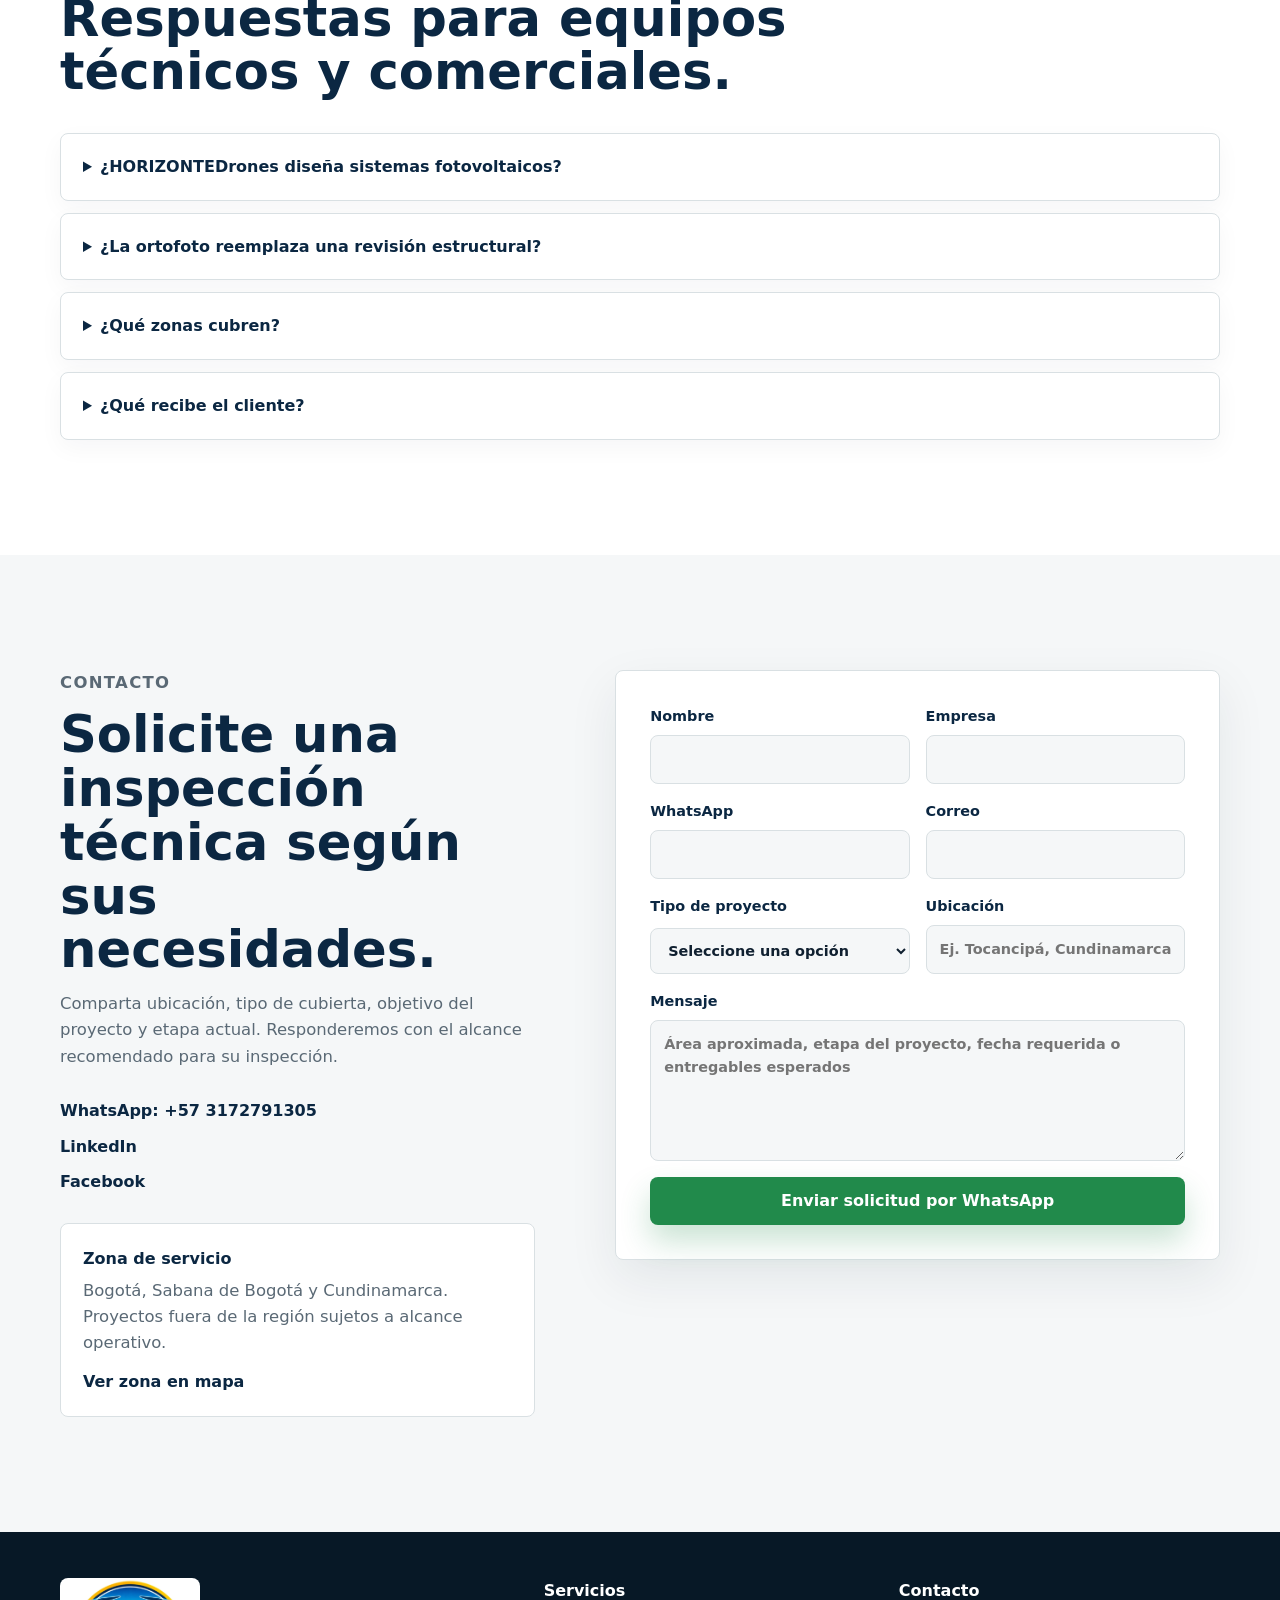
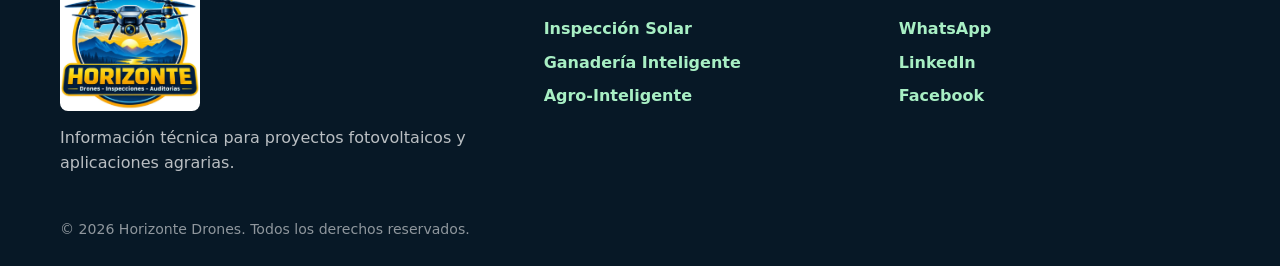
==== commit 573ea961: "Hide paragraph in casos reales section arreglo comentario" ====
--- a/index.html
+++ b/index.html
@@ -402,7 +402,7 @@
         <div class="section-head reveal">
           <p class="eyebrow">Casos reales</p>
           <h2 id="casos-title">Proyectos listos para documentar con criterio técnico.</h2>
-          <p>La sección queda preparada para crecer con más proyectos, manteniendo una estructura útil para clientes corporativos.</p>
+          <p> style="display: none;">La sección queda preparada para crecer con más proyectos, manteniendo una estructura útil para clientes corporativos.</p>
         </div>
         <div class="case-grid">
           <article class="case-card reveal">
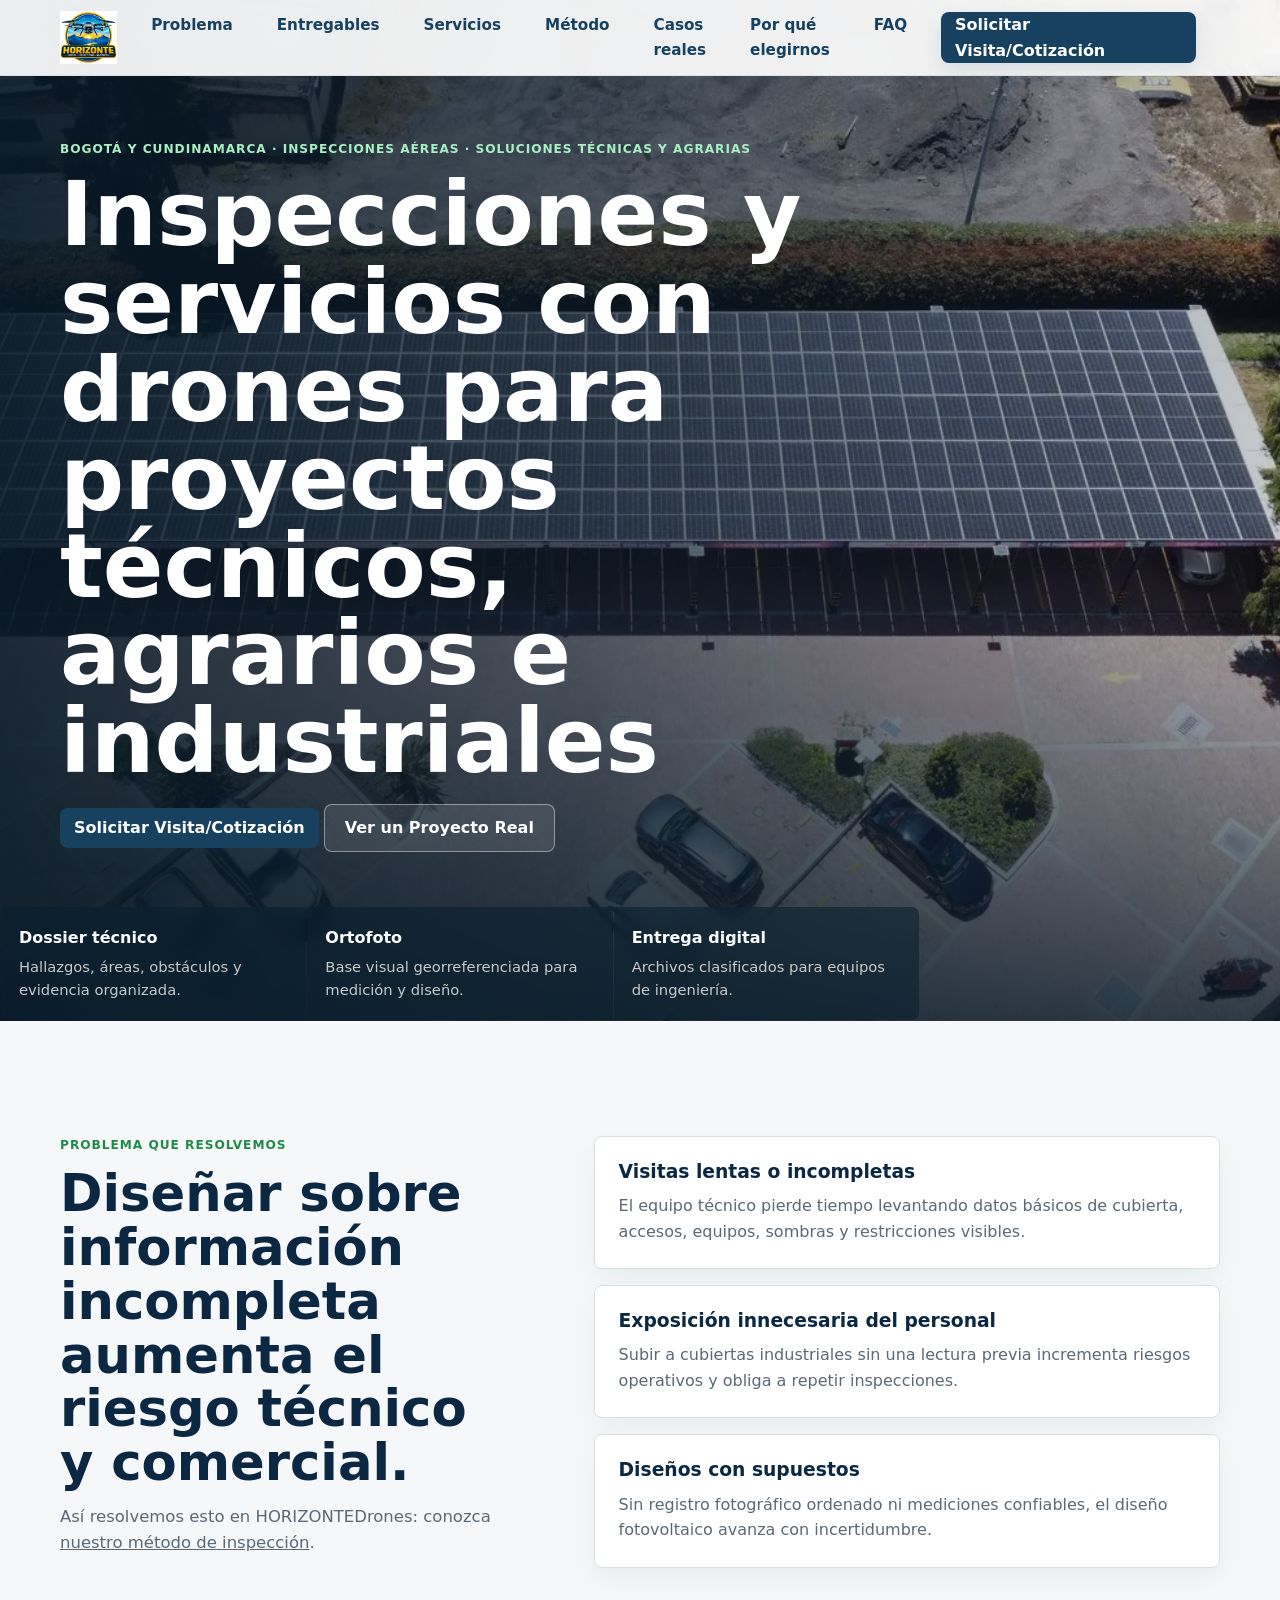
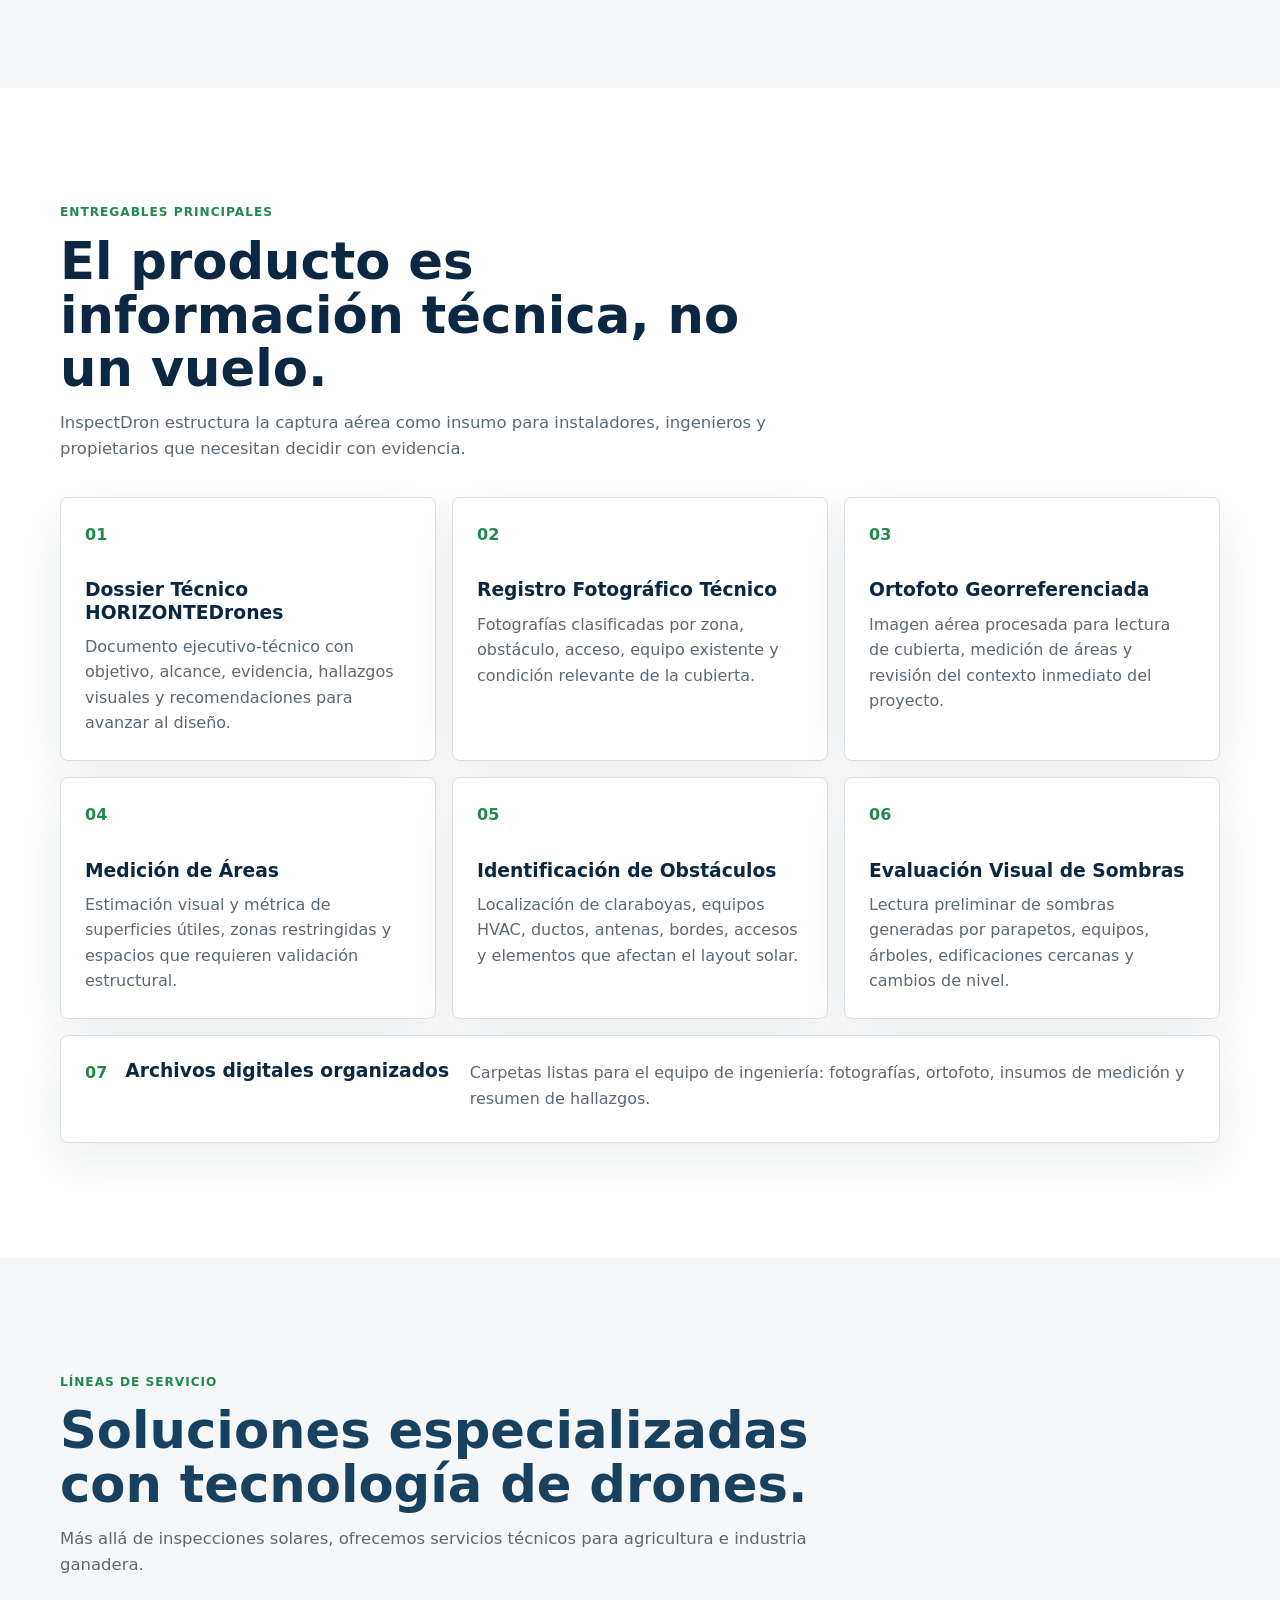
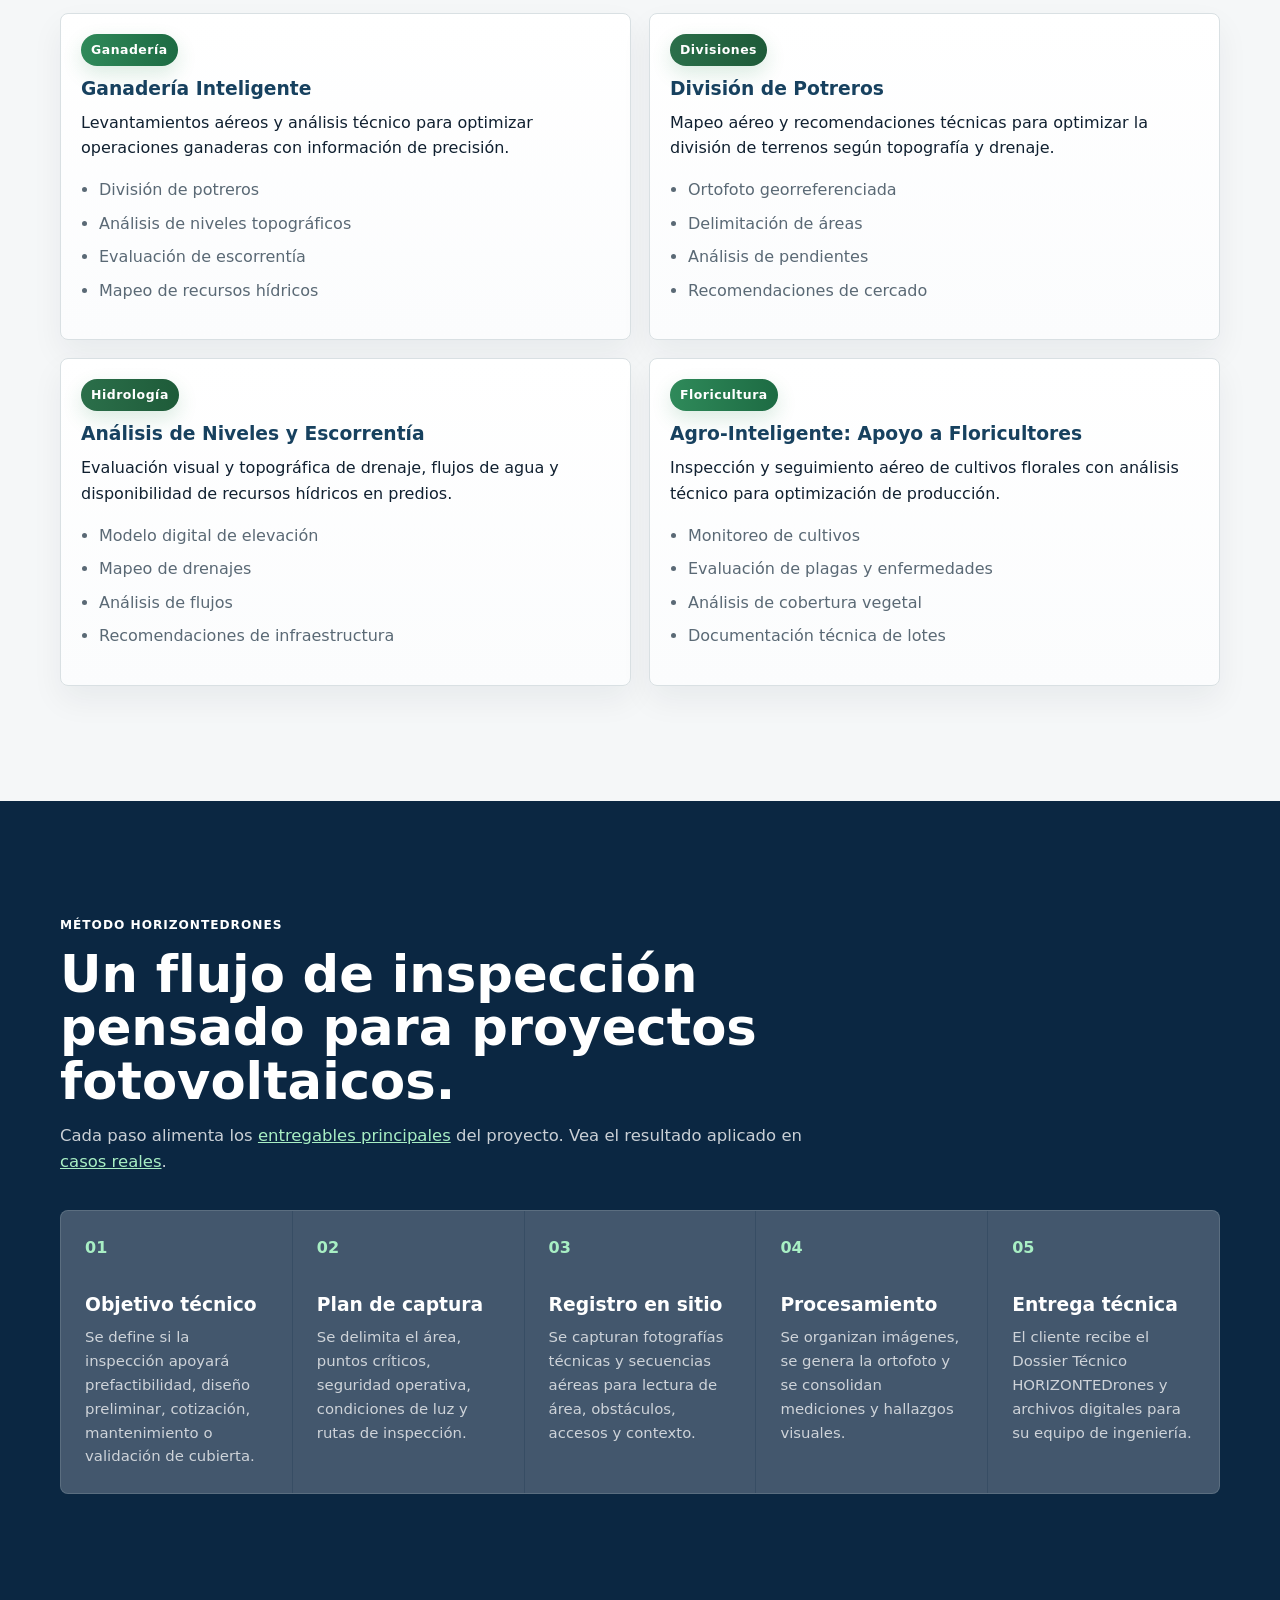
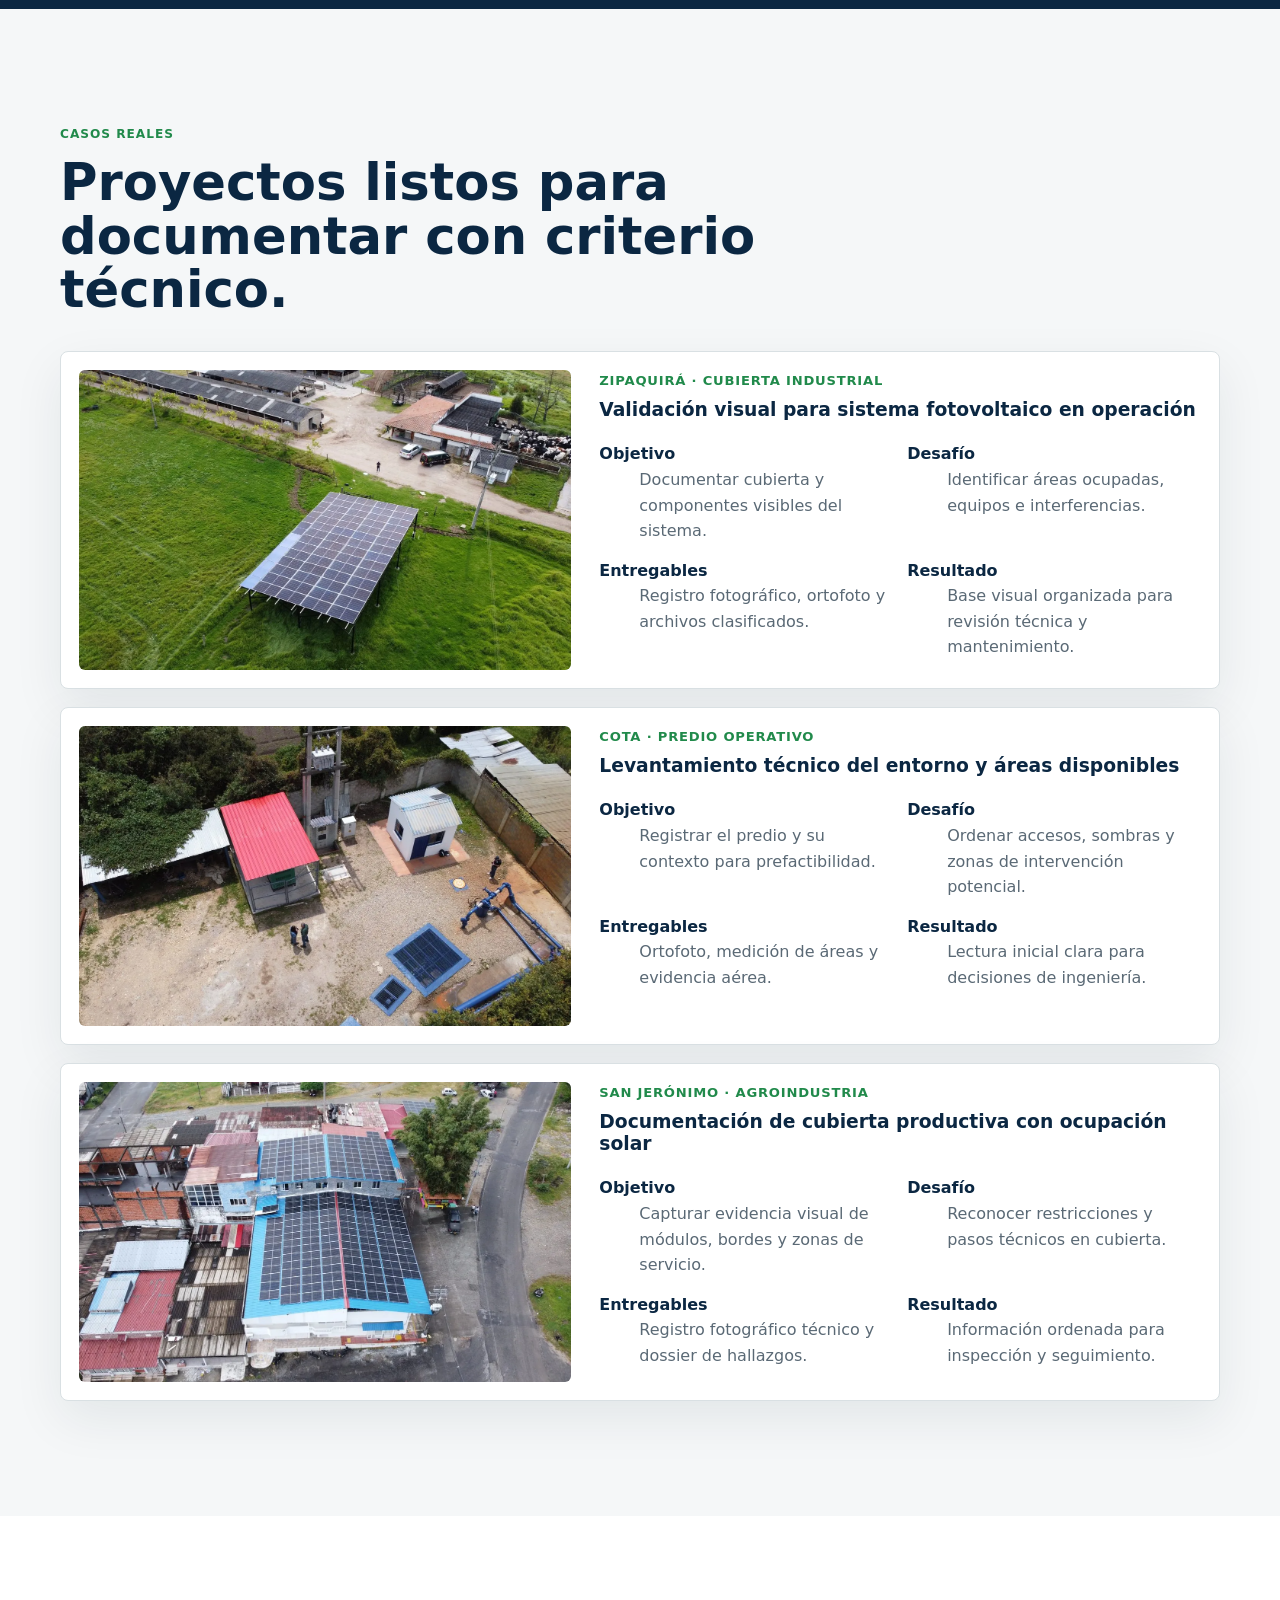
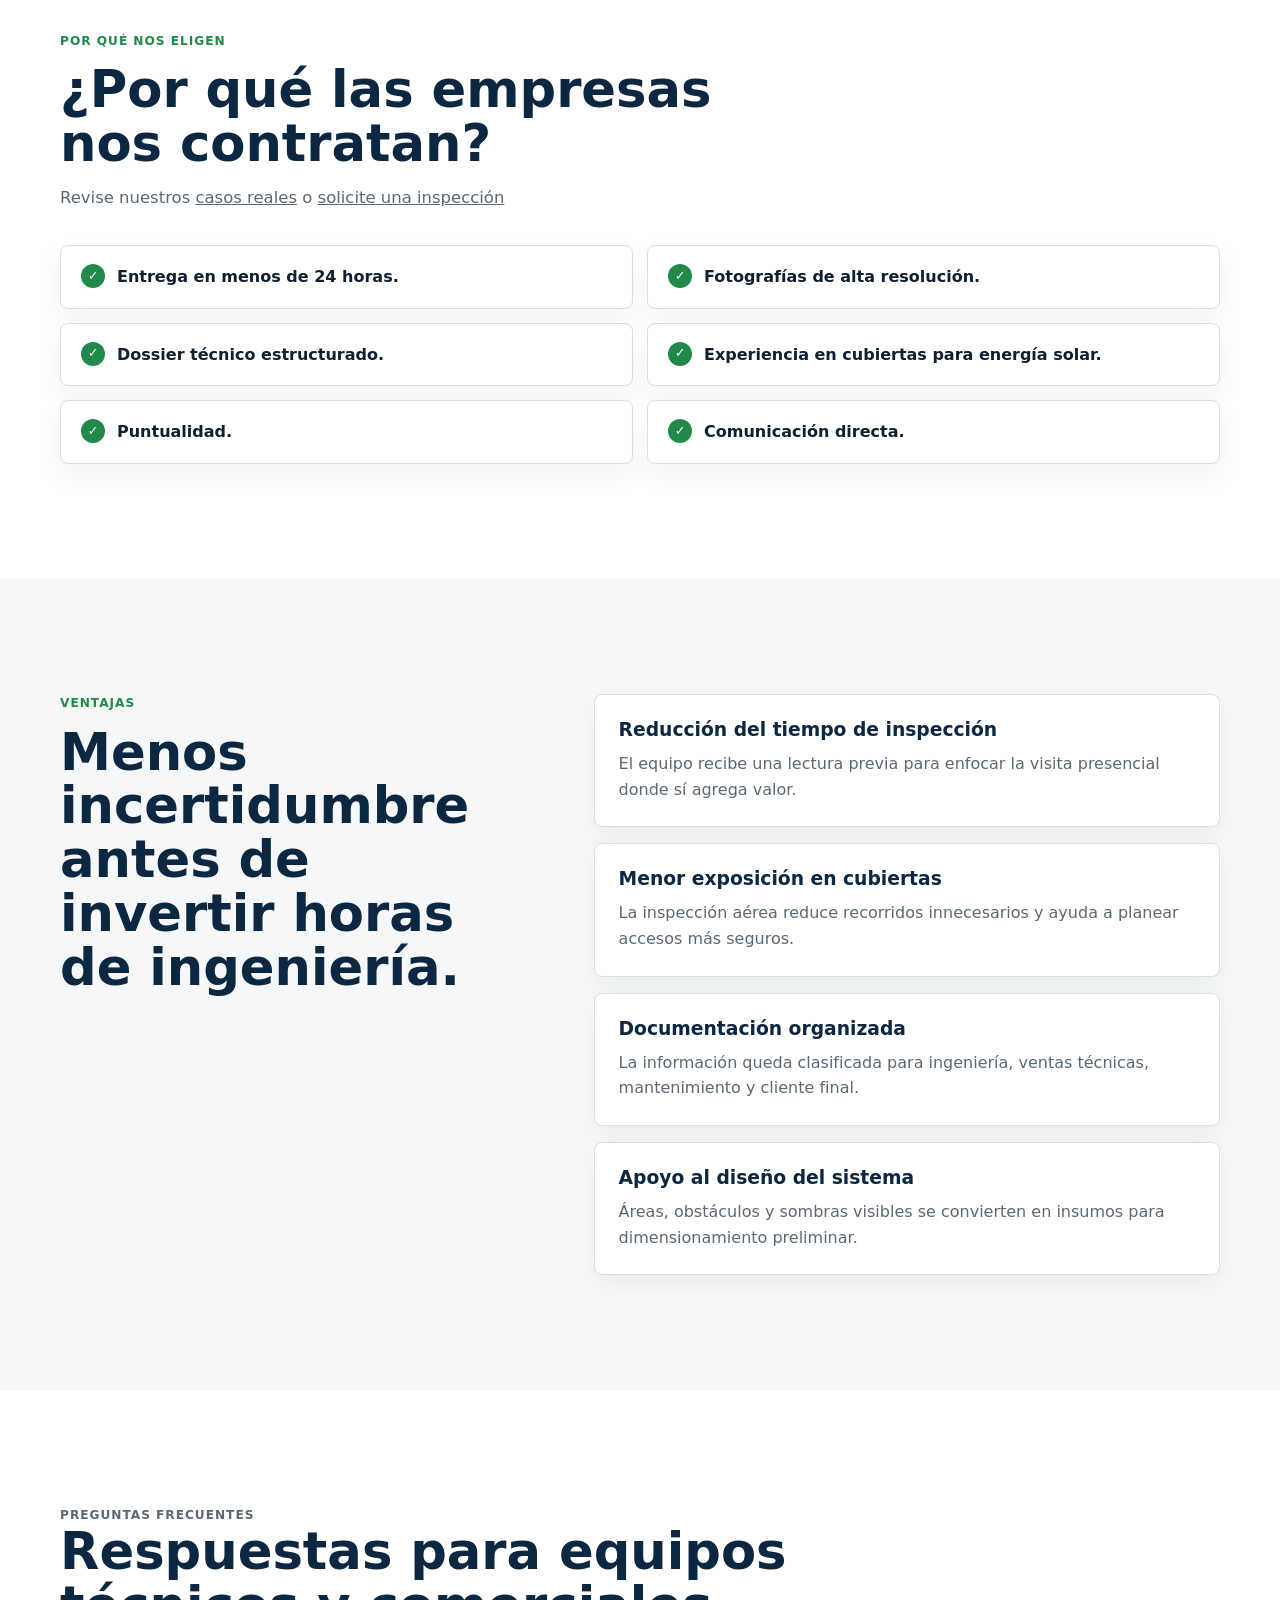
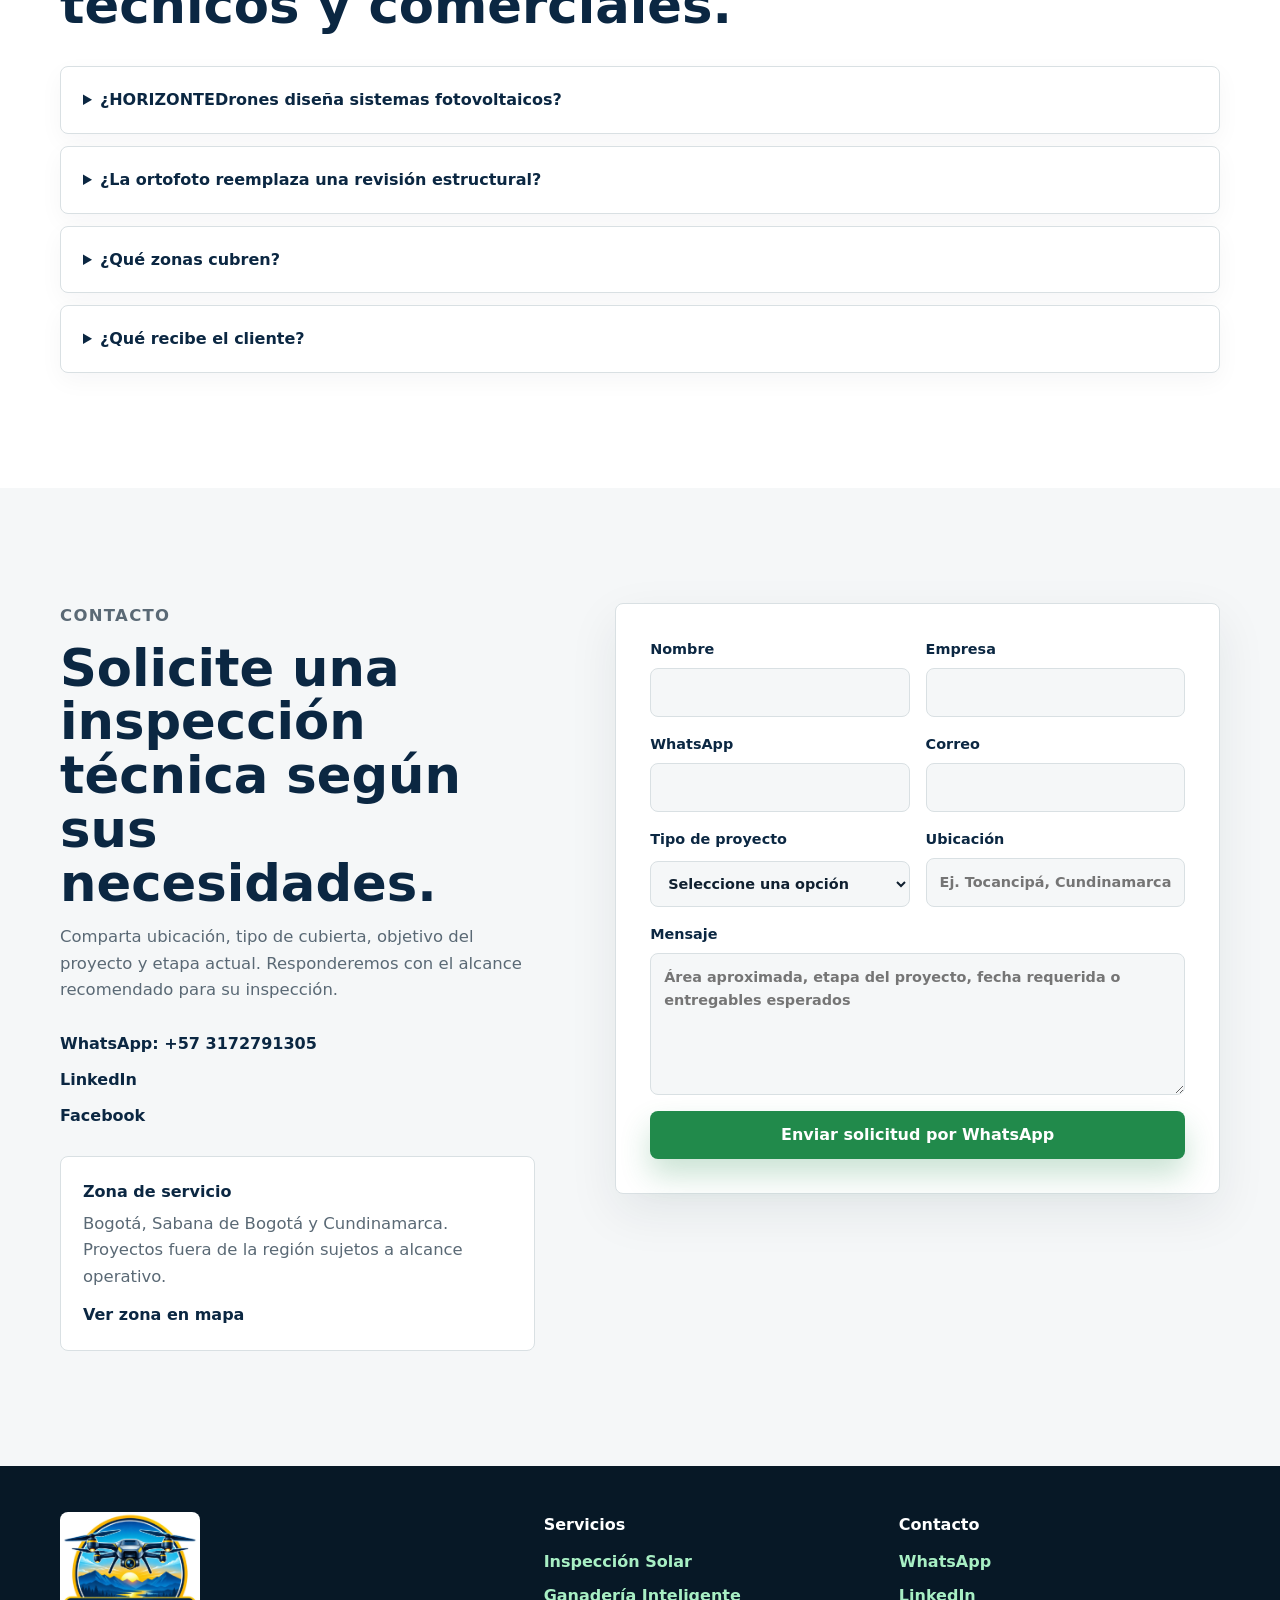
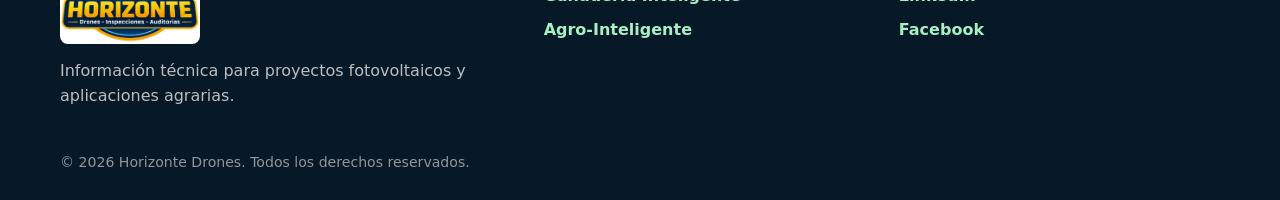
==== commit 1f449307: "Change paragraph visibility to hidden attribute arreglo texto 2" ====
--- a/index.html
+++ b/index.html
@@ -402,7 +402,7 @@
         <div class="section-head reveal">
           <p class="eyebrow">Casos reales</p>
           <h2 id="casos-title">Proyectos listos para documentar con criterio técnico.</h2>
-          <p> style="display: none;">La sección queda preparada para crecer con más proyectos, manteniendo una estructura útil para clientes corporativos.</p>
+          <p hidden>La sección queda preparada para crecer con más proyectos, manteniendo una estructura útil para clientes corporativos.</p>
         </div>
         <div class="case-grid">
           <article class="case-card reveal">
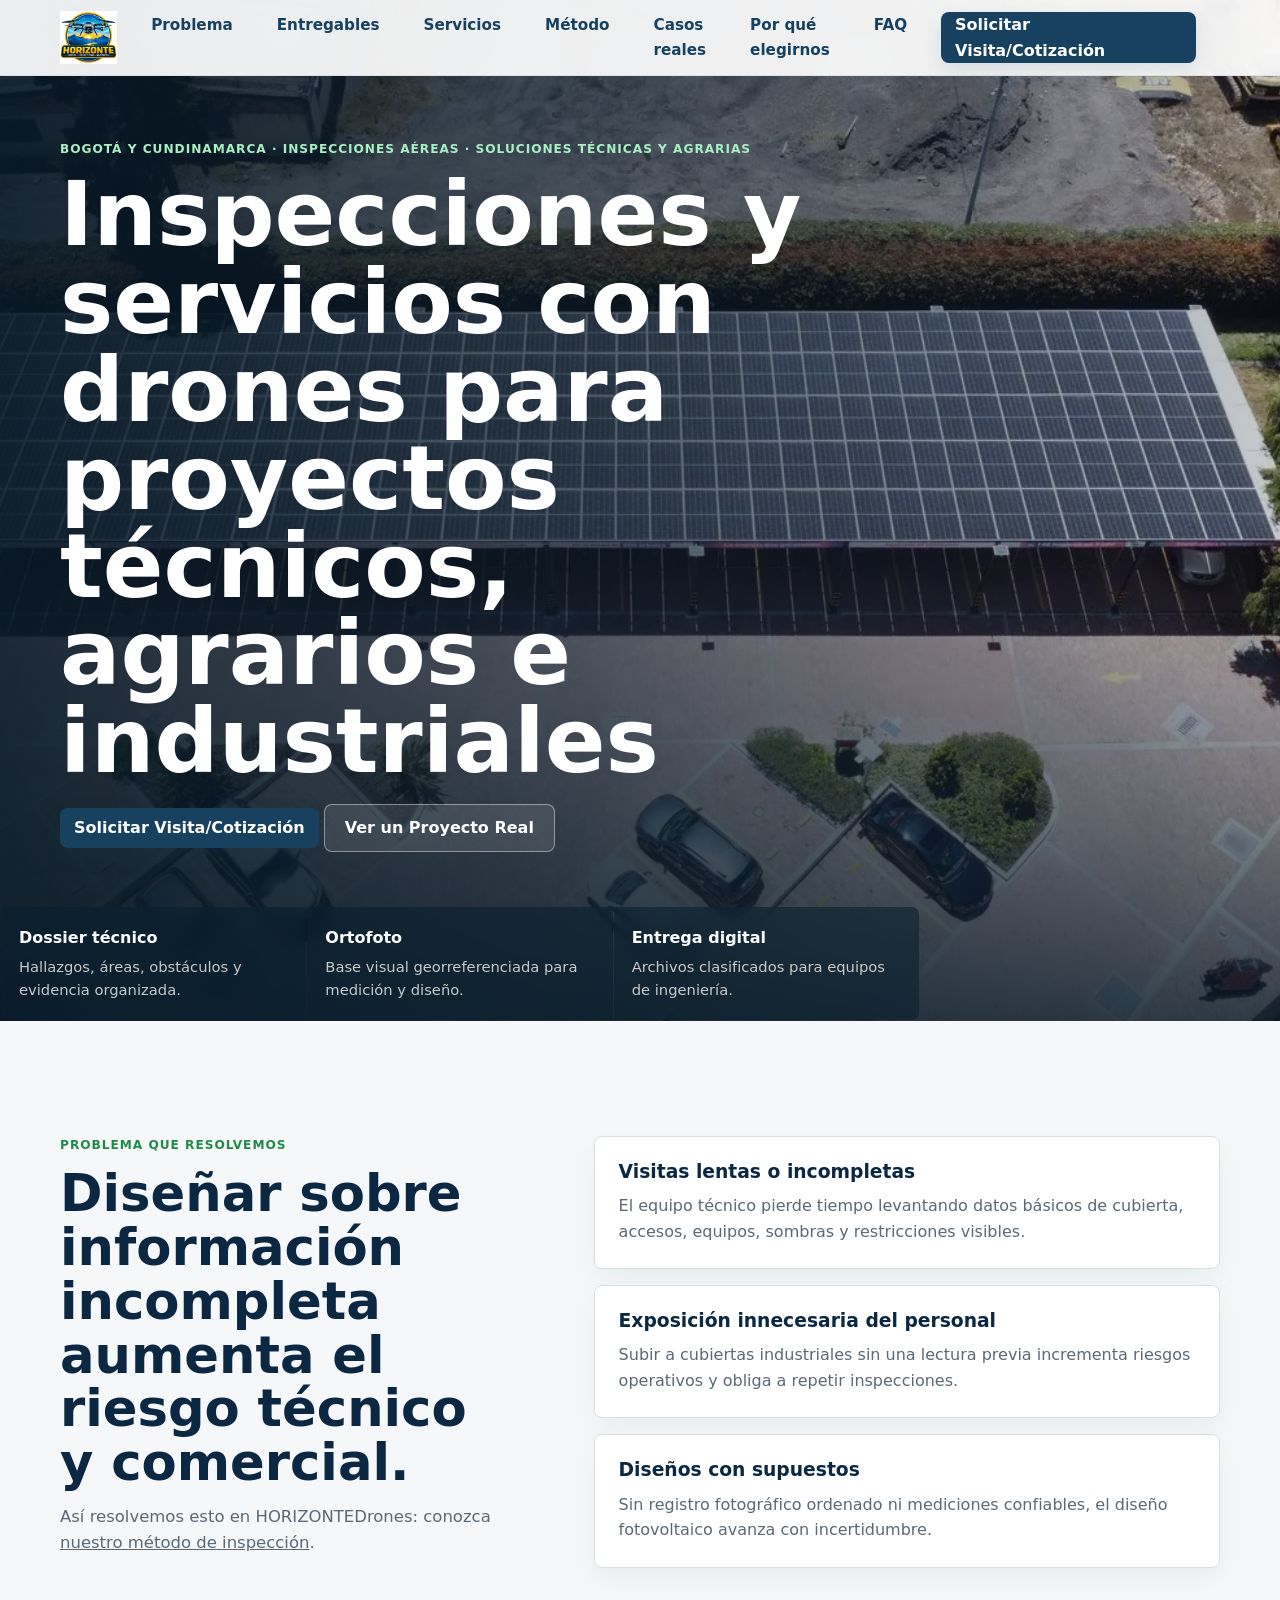
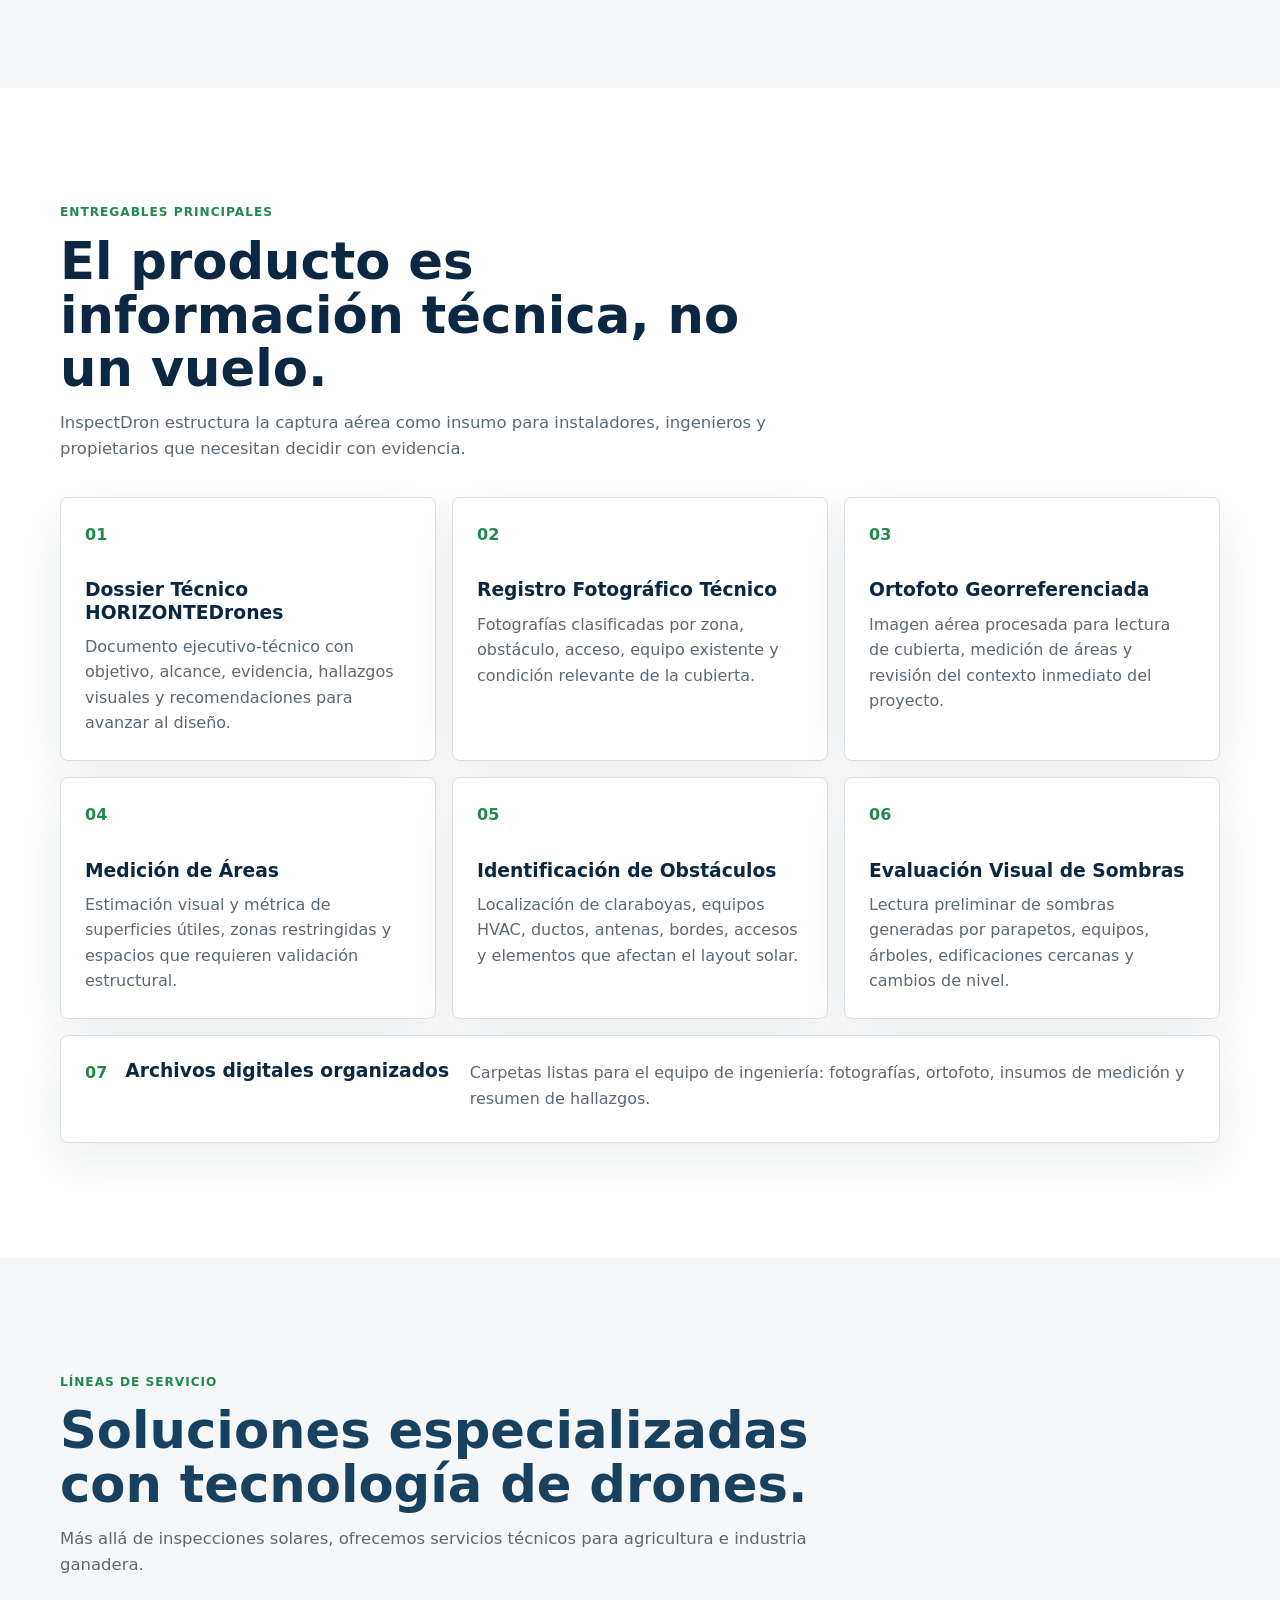
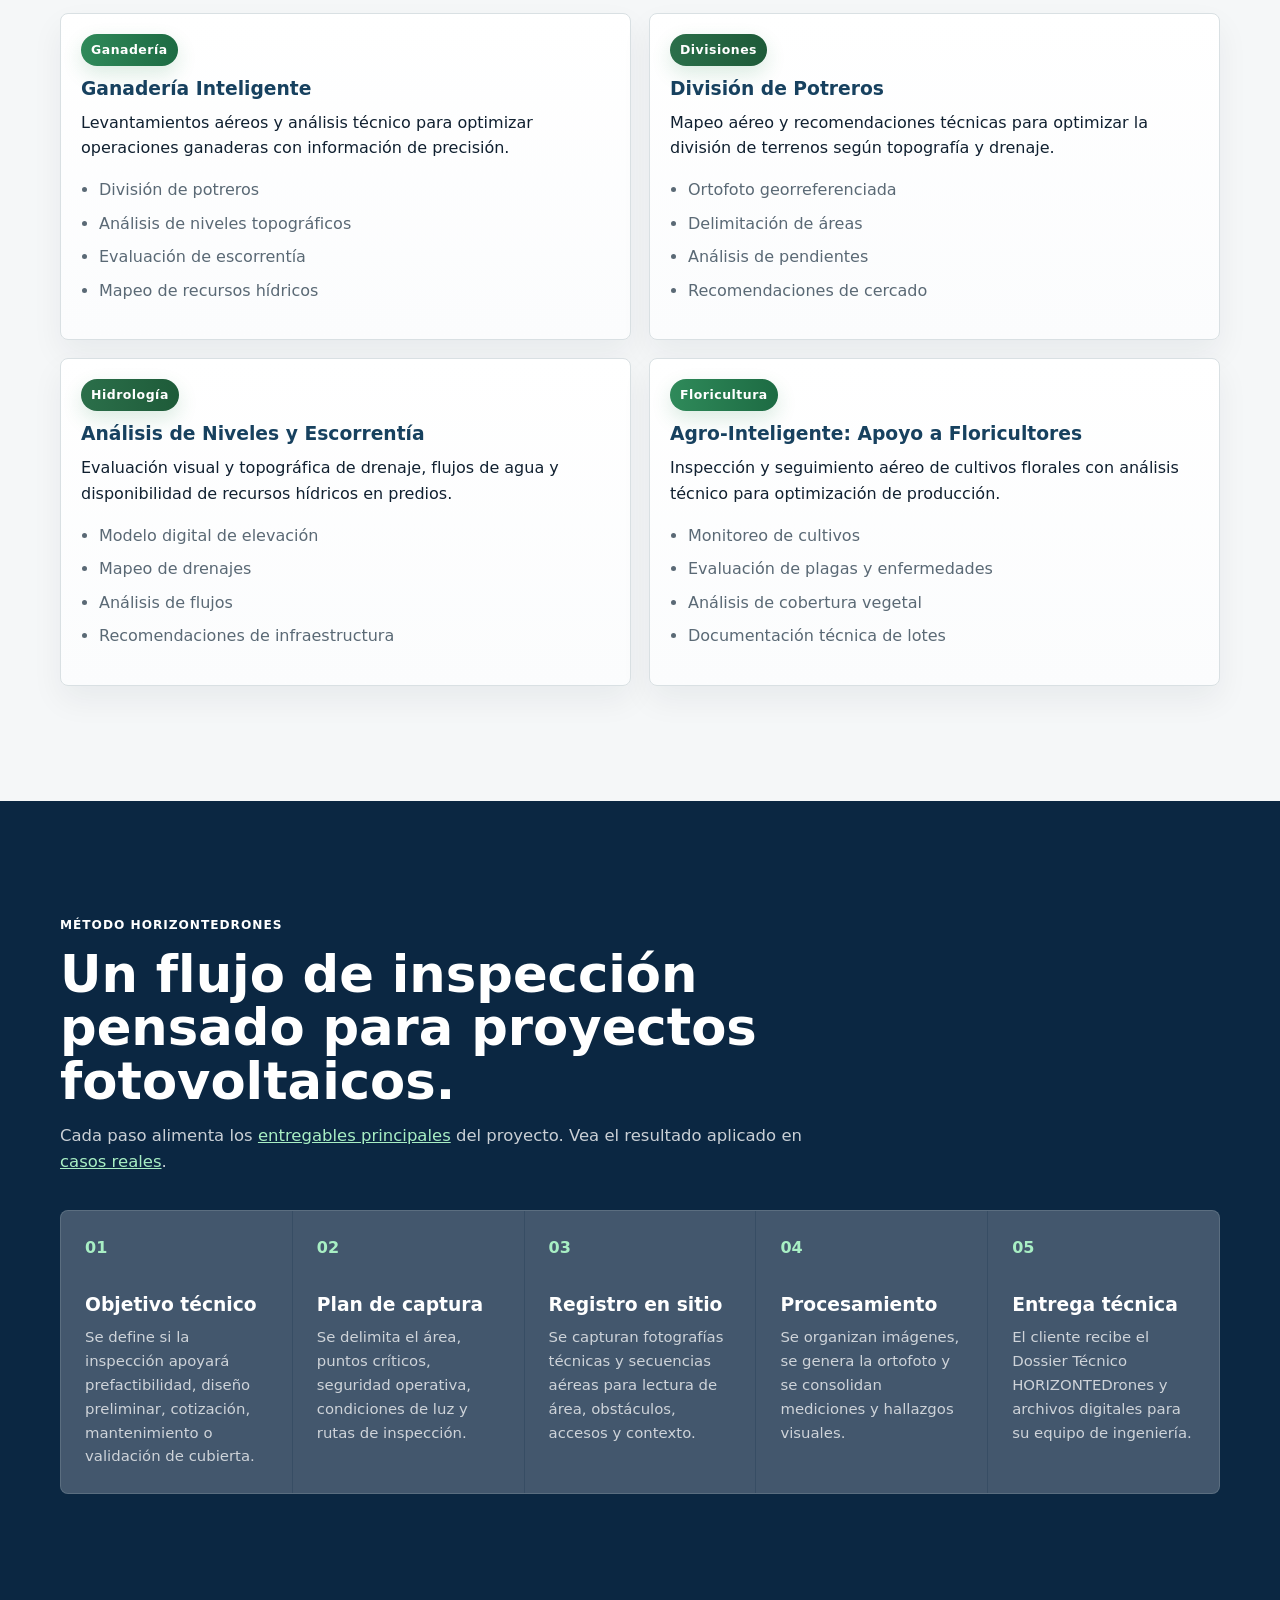
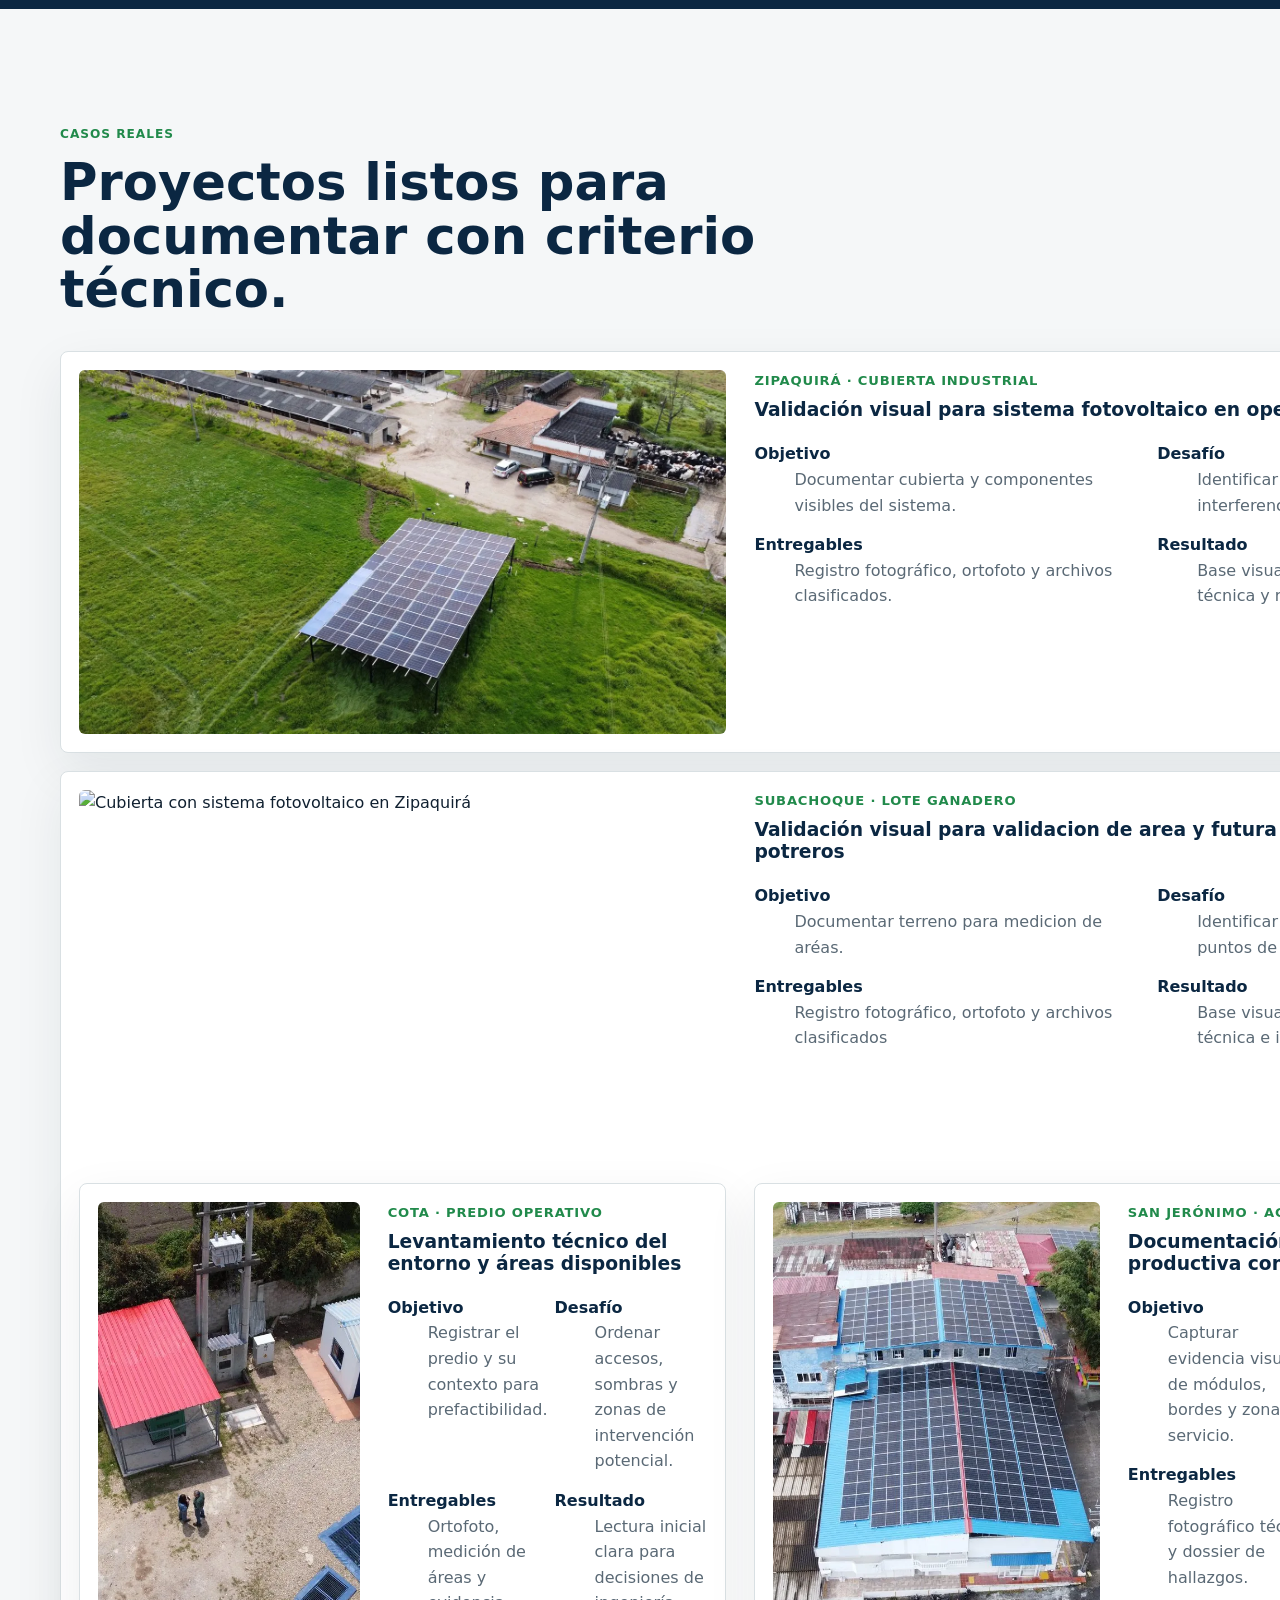
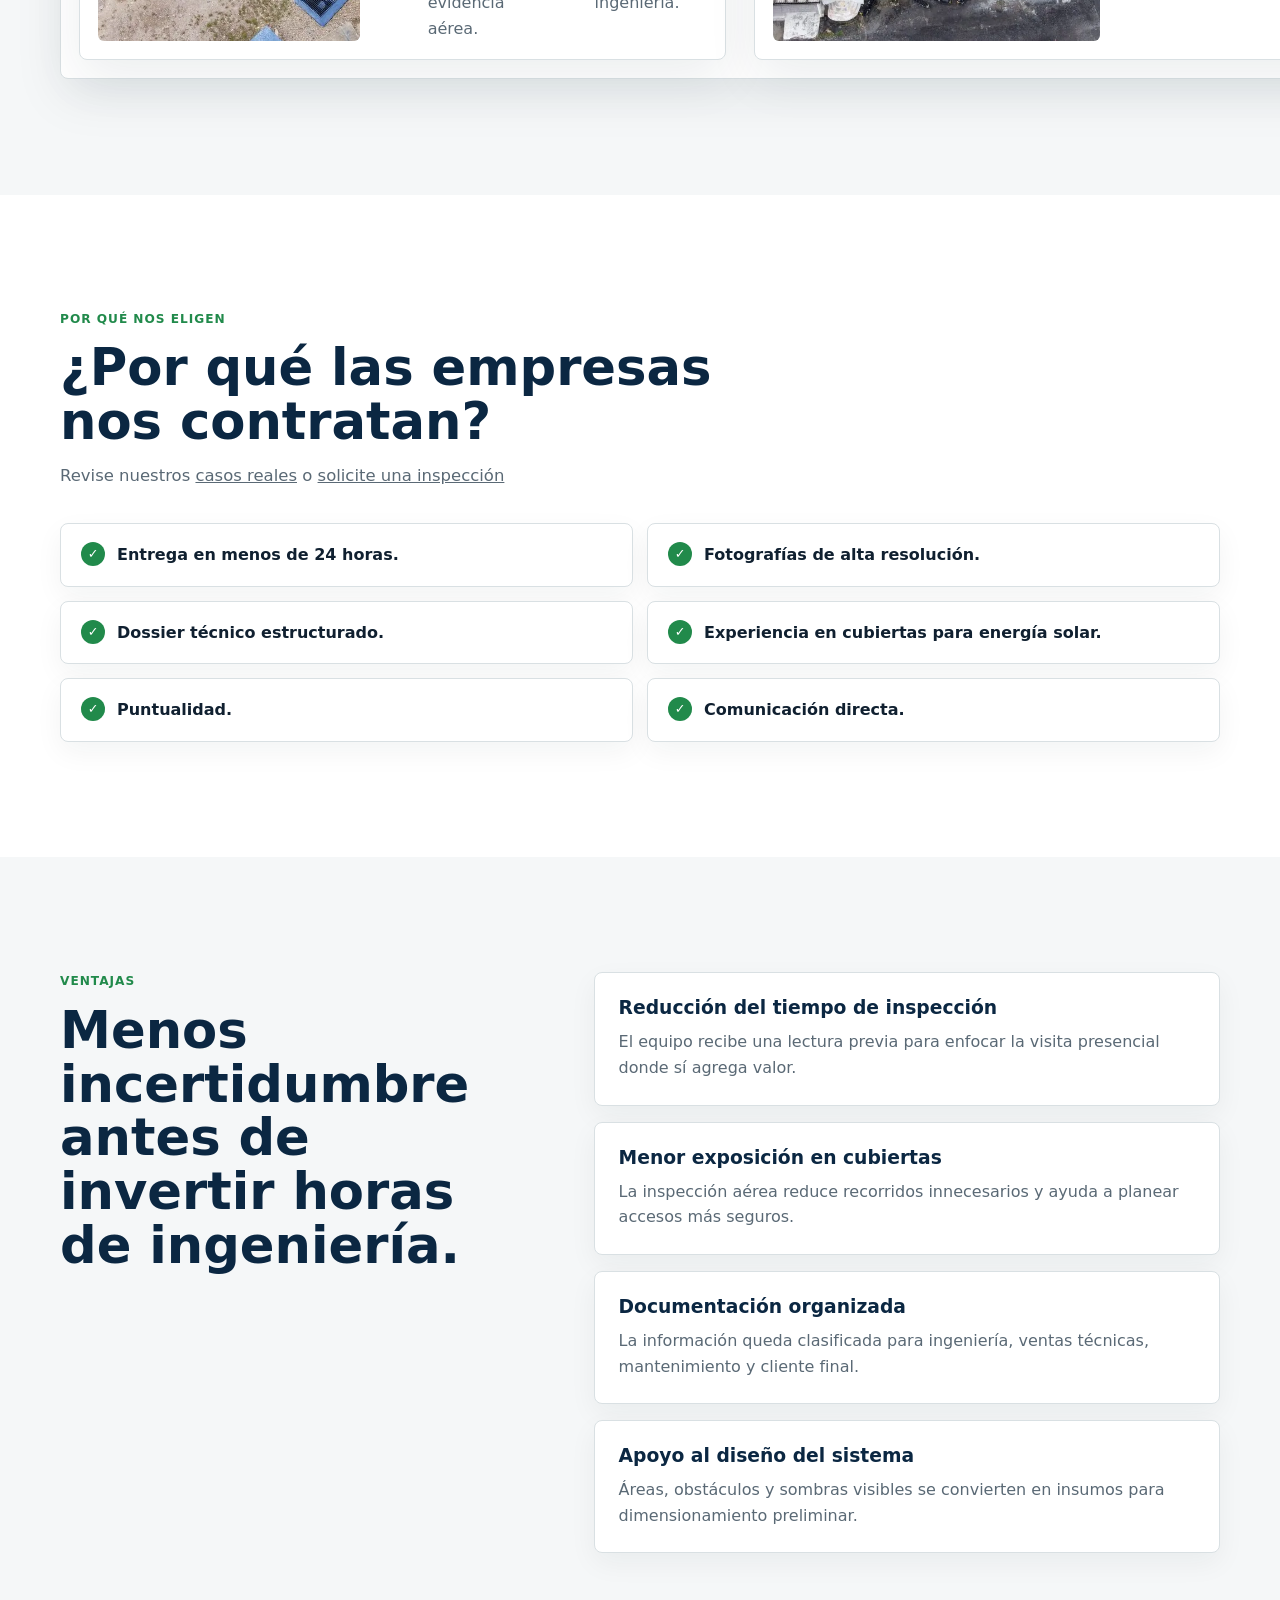
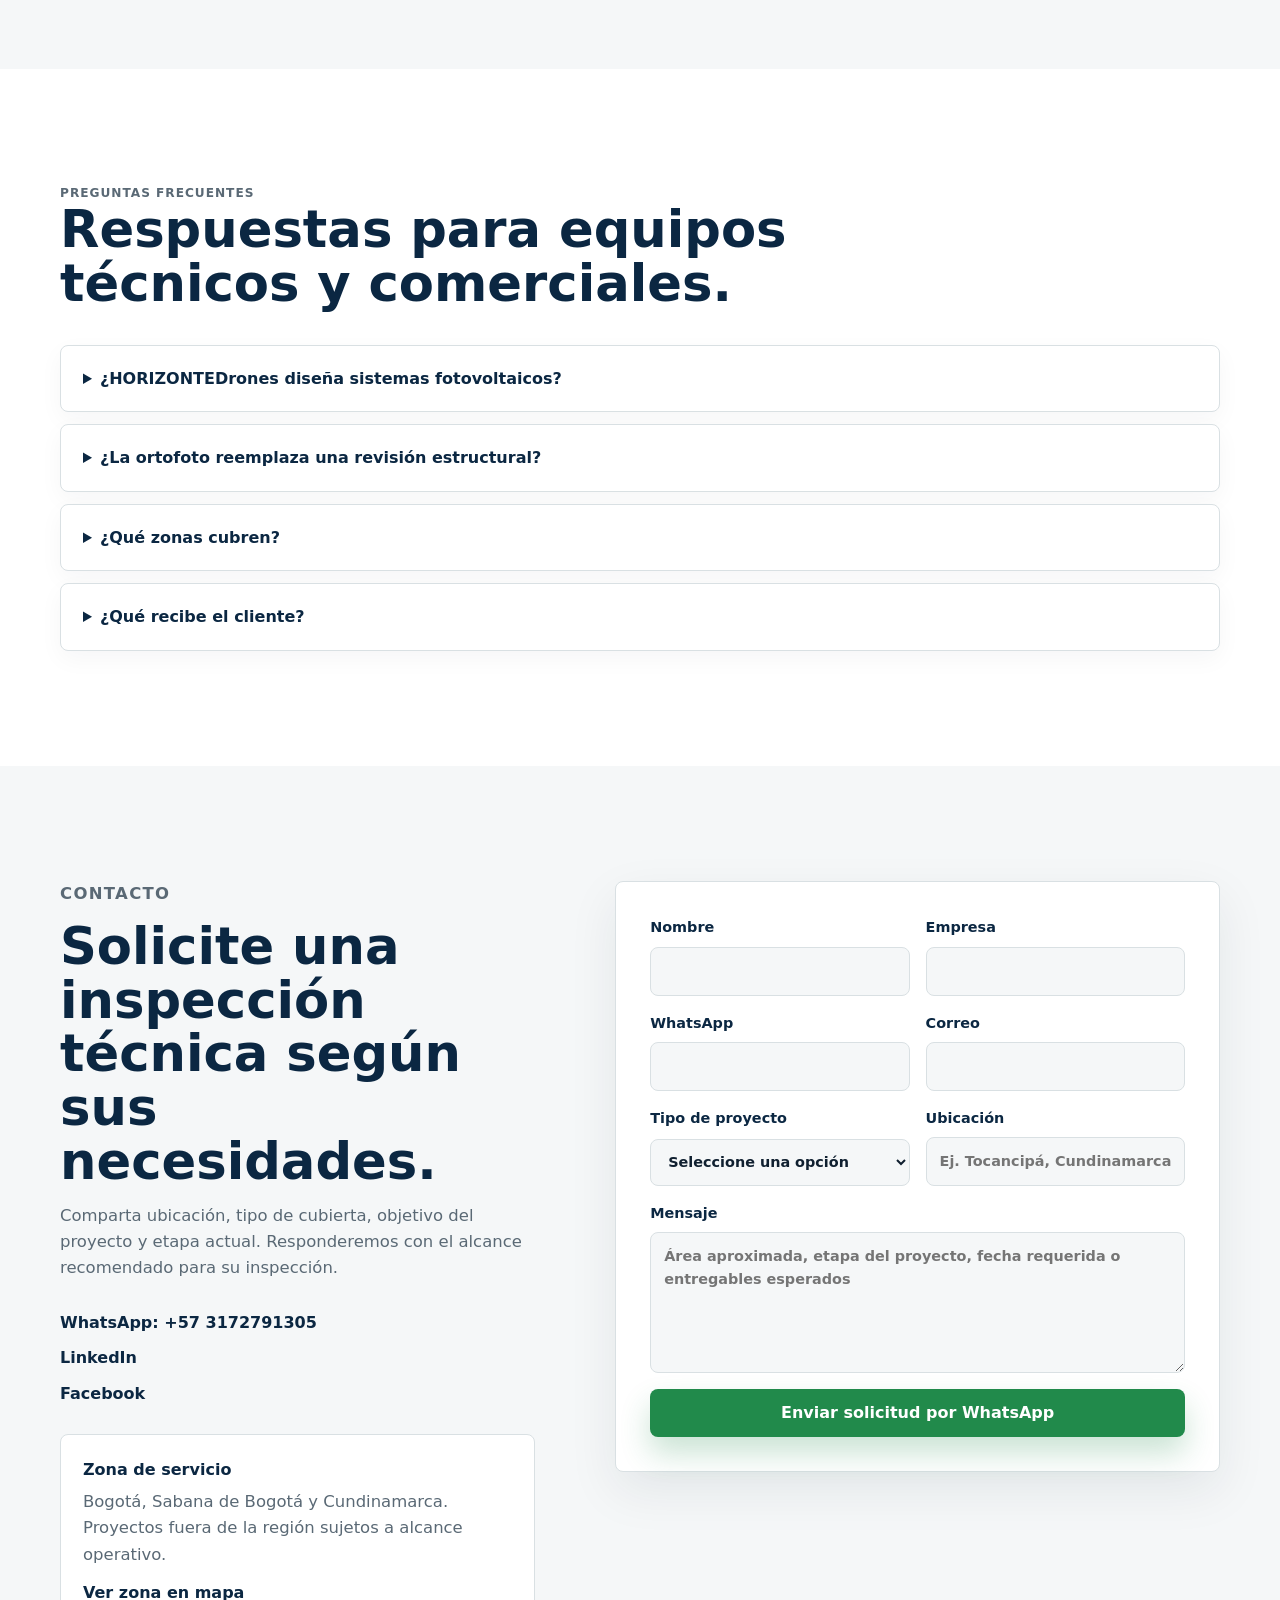
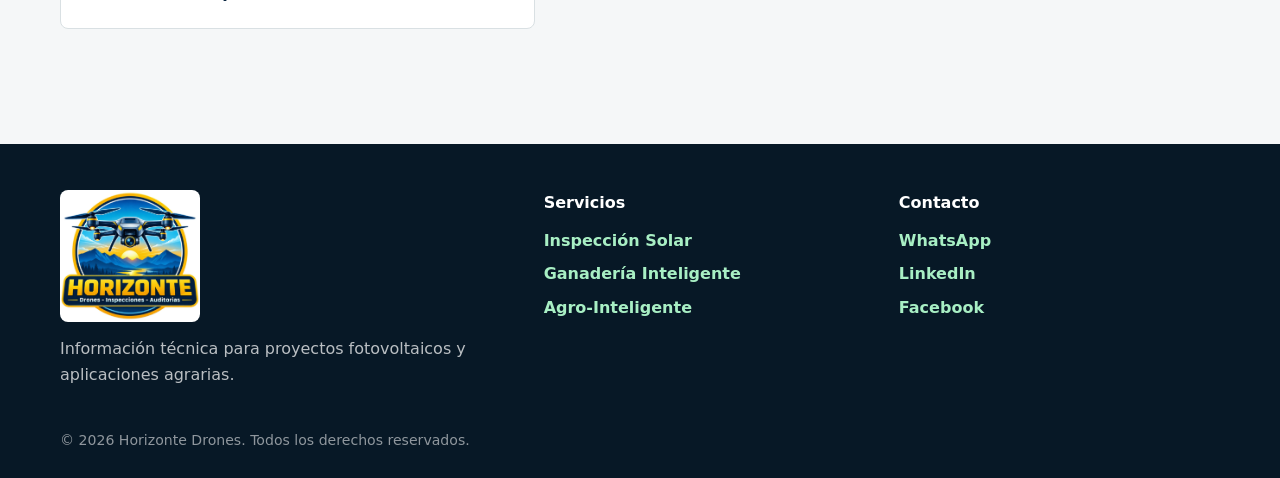
==== commit d154d6c1: "Add case card for Subachoque project Adicion caso real 1" ====
--- a/index.html
+++ b/index.html
@@ -418,6 +418,18 @@
               </dl>
             </div>
           </article>
+          <article class="case-card reveal">
+            <img src="assets/img/lote_subachoque.webp" alt="Cubierta con sistema fotovoltaico en Zipaquirá" width="700" height="394" loading="lazy">
+            <div>
+              <p class="case-location">Subachoque · Lote Ganadero</p>
+              <h3>Validación visual para validacion de area y futura implementación de potreros</h3>
+              <dl>
+                <div><dt>Objetivo</dt><dd>Documentar terreno para medicion de aréas.</dd></div>
+                <div><dt>Desafío</dt><dd>Identificar áreas viables para potreros y puntos de agua.</dd></div>
+                <div><dt>Entregables</dt><dd>Registro fotográfico, ortofoto y archivos clasificados</dd></div>
+                <div><dt>Resultado</dt><dd>Base visual organizada para revisión técnica e implementación,</dd></div>
+              </dl>
+            </div>
           <article class="case-card reveal">
             <img src="assets/img/acueducto-cota-aereo.webp" alt="Vista aérea de predio para levantamiento técnico en Cota" width="700" height="394" loading="lazy">
             <div>
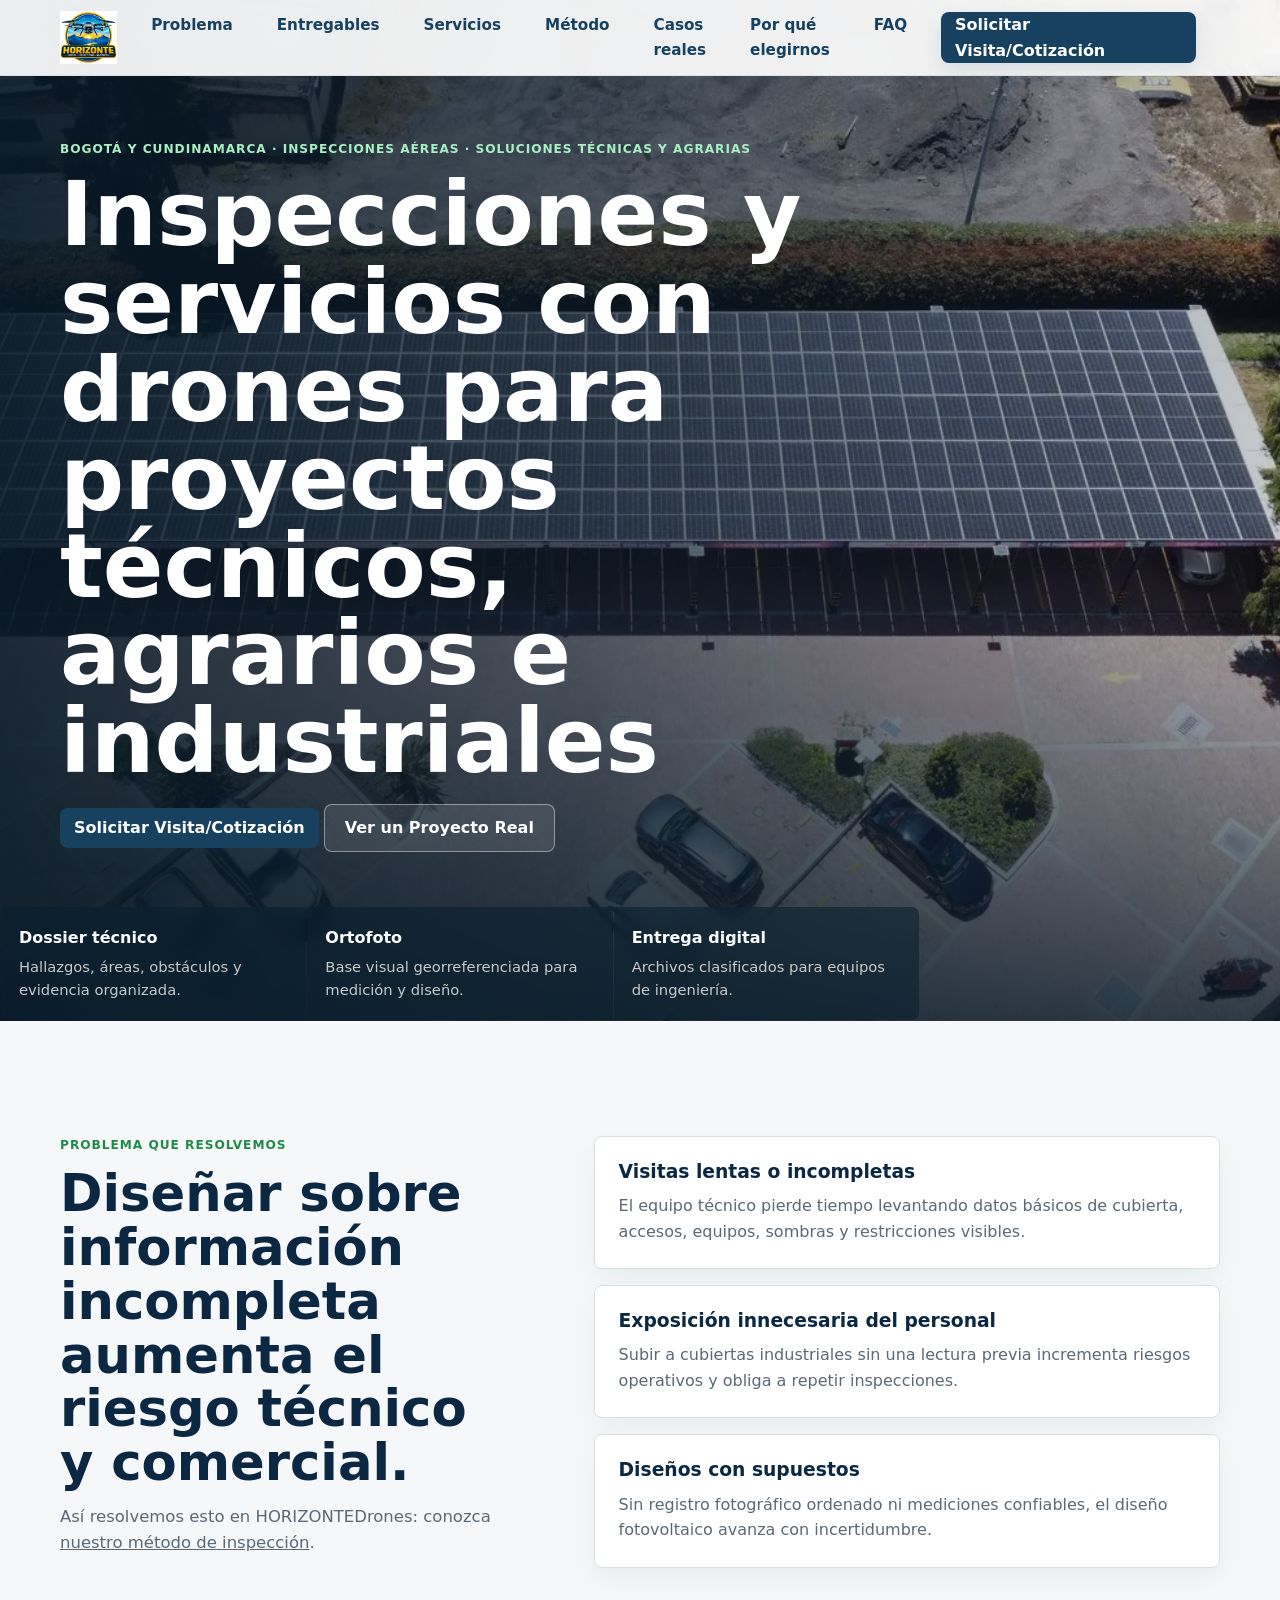
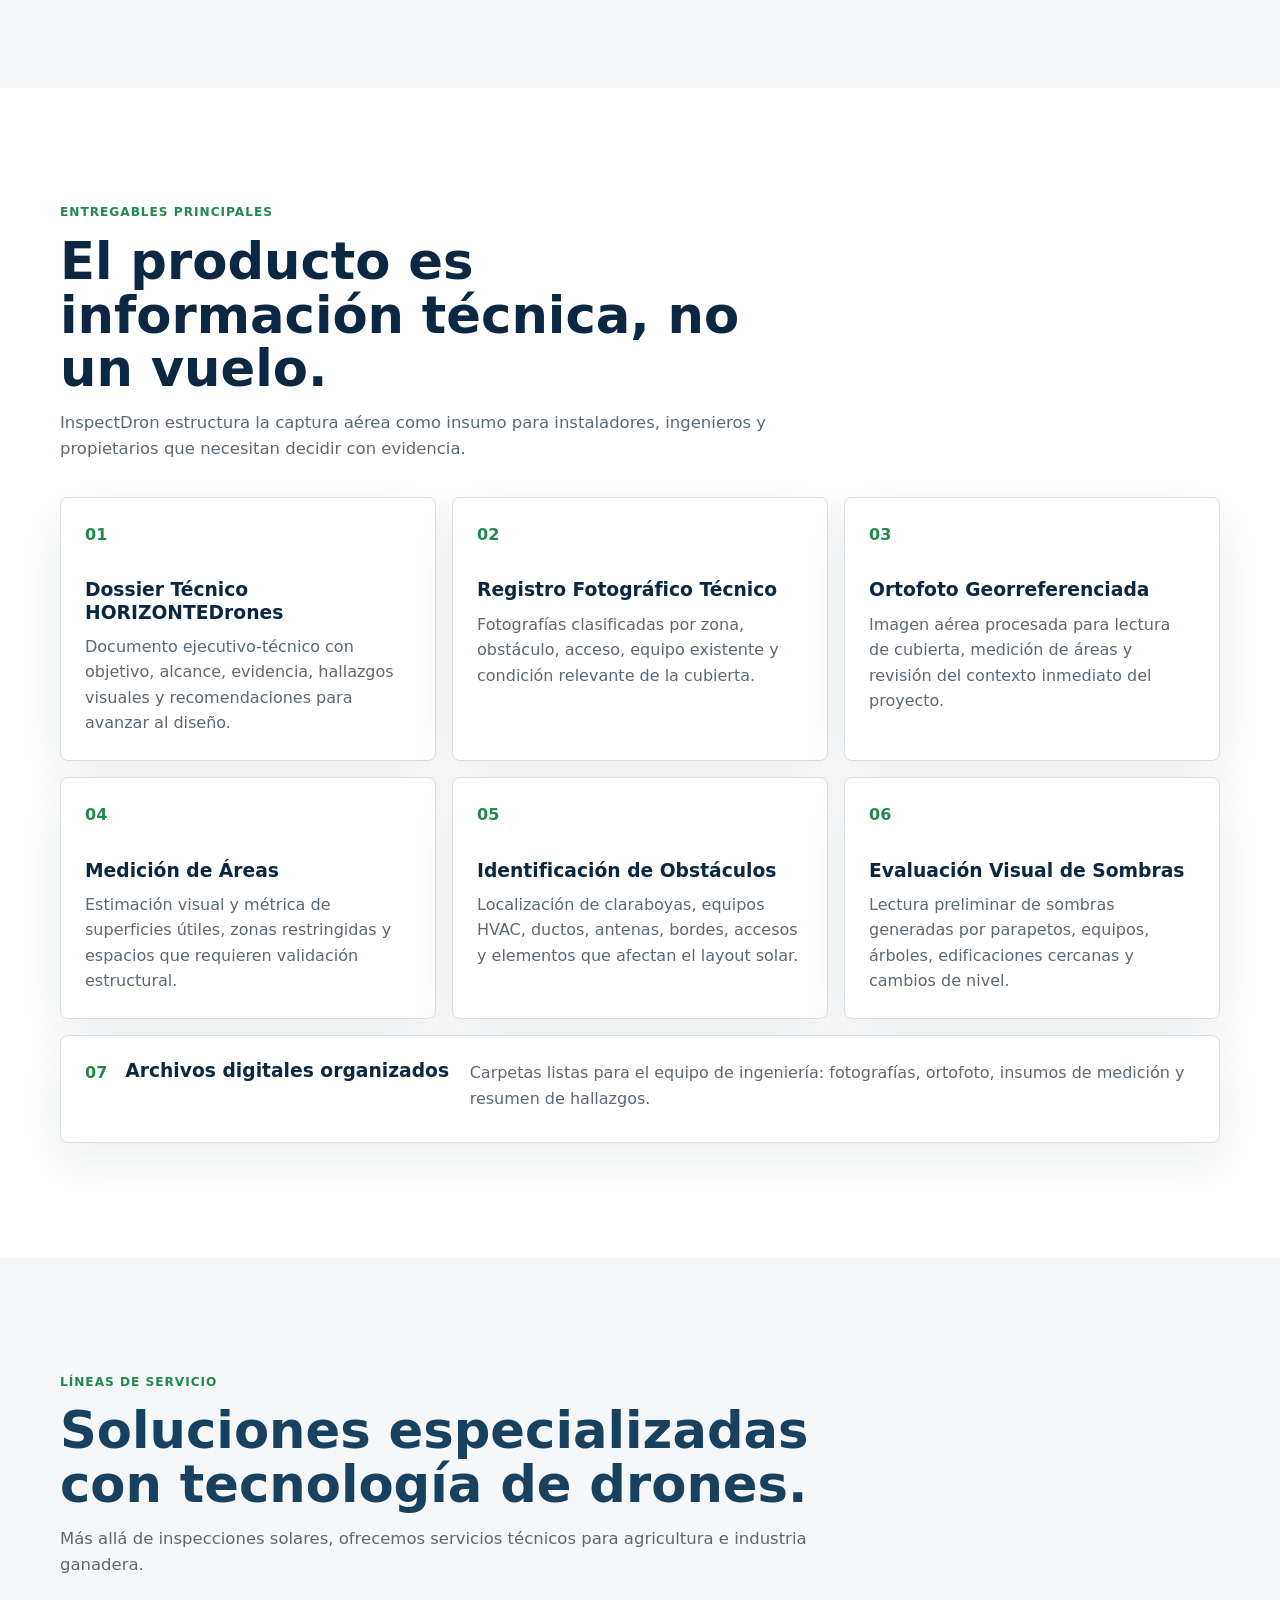
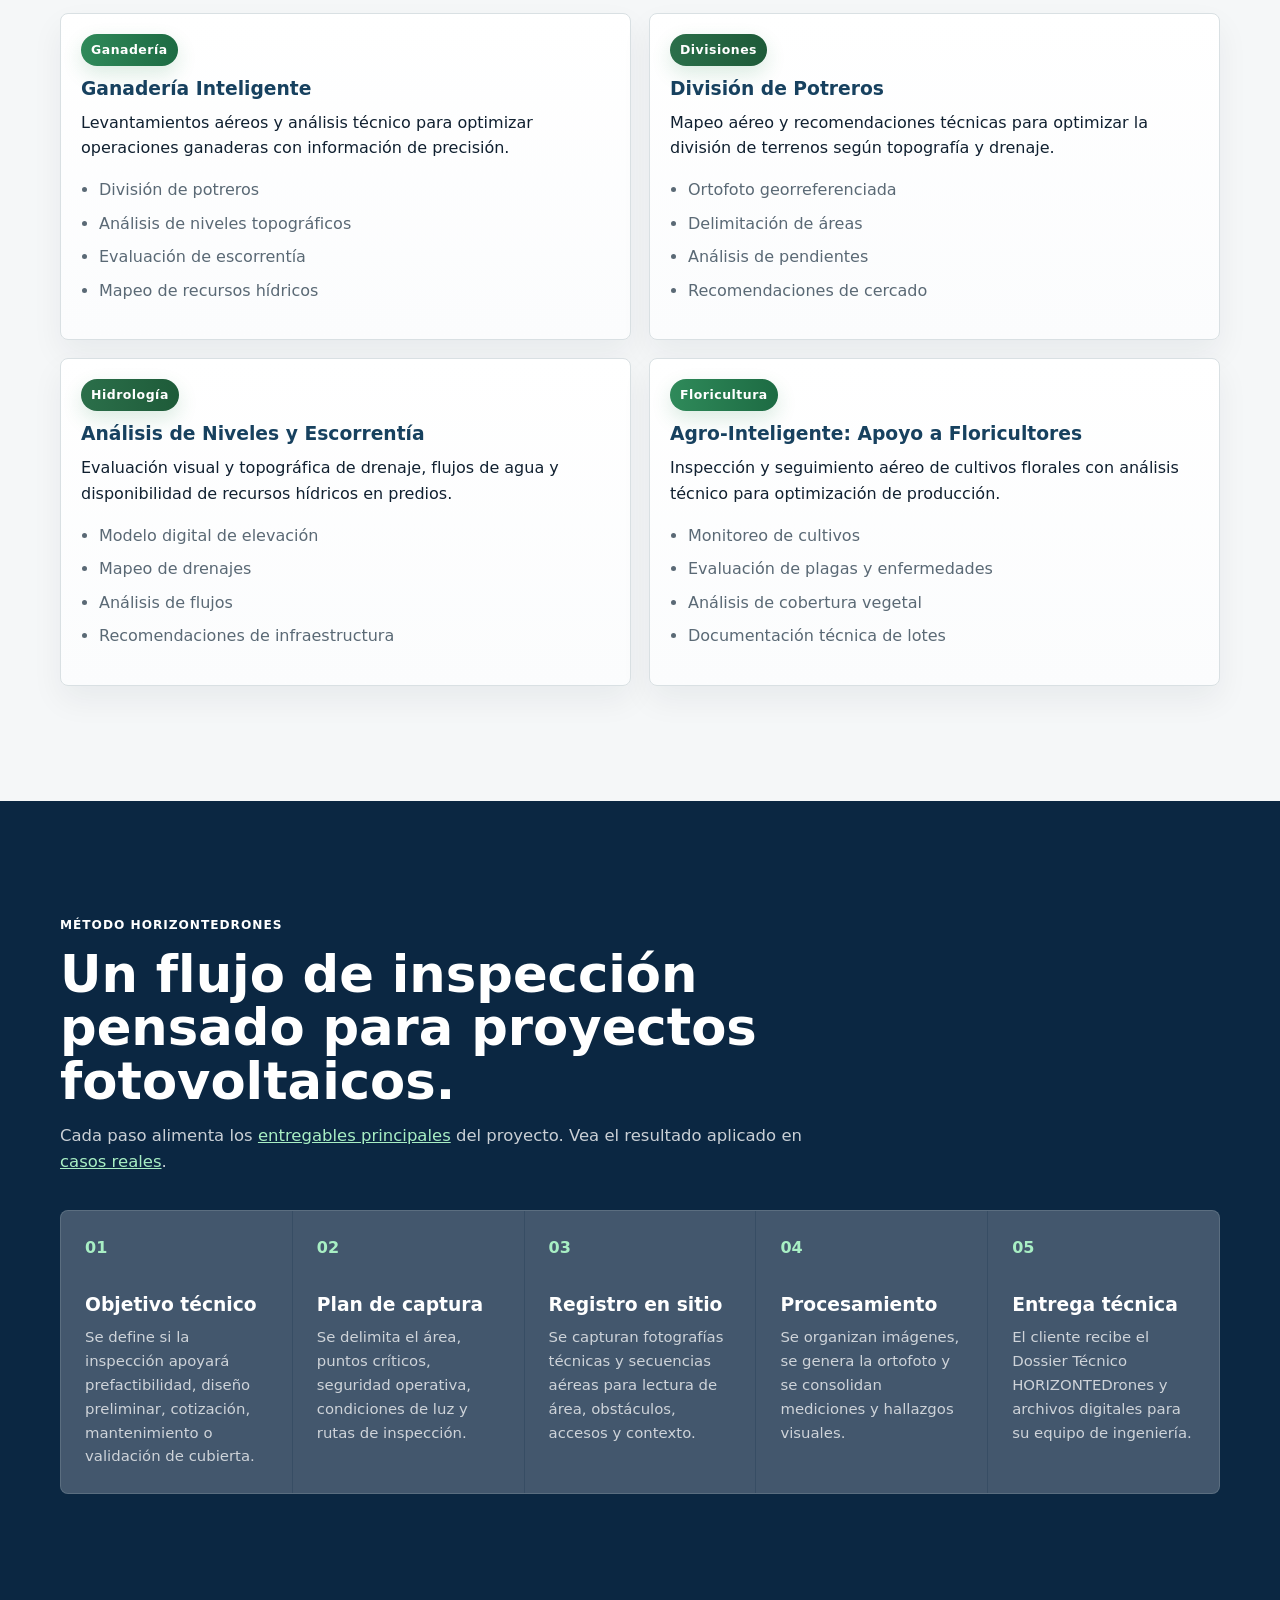
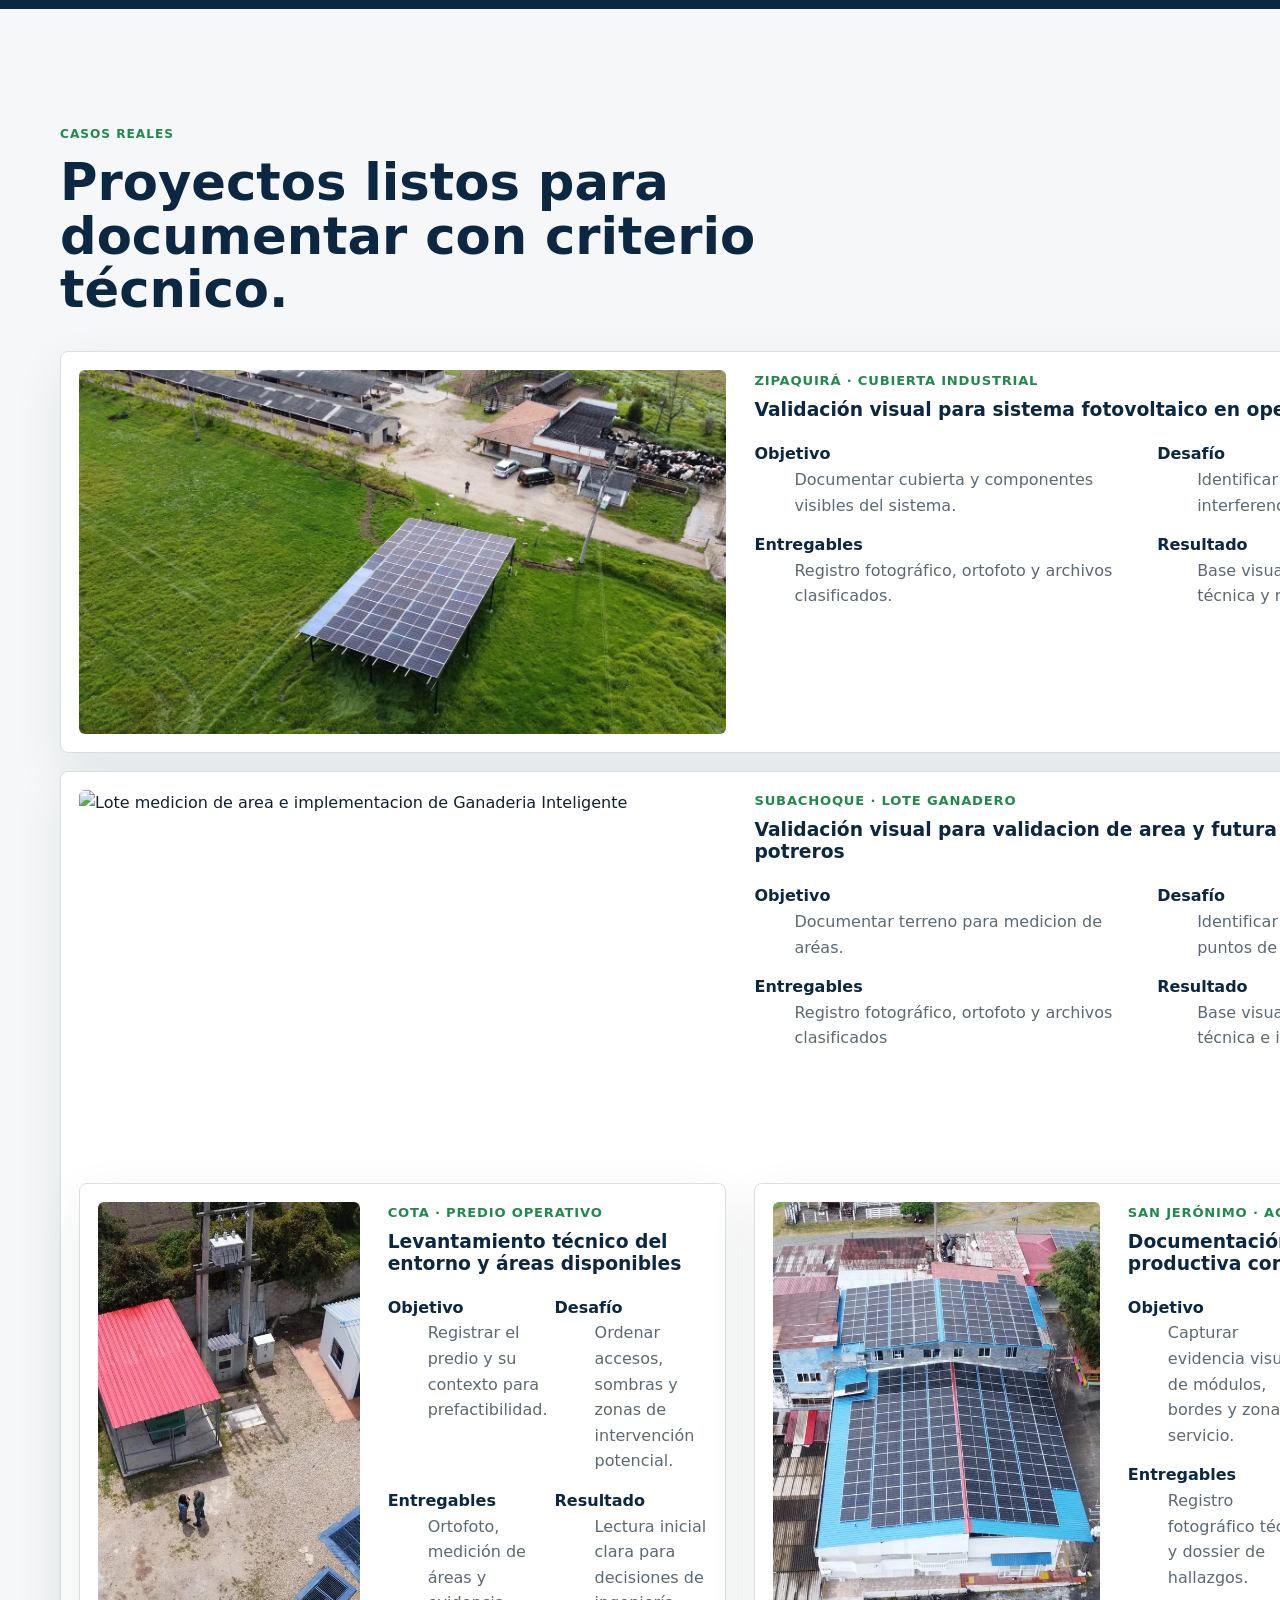
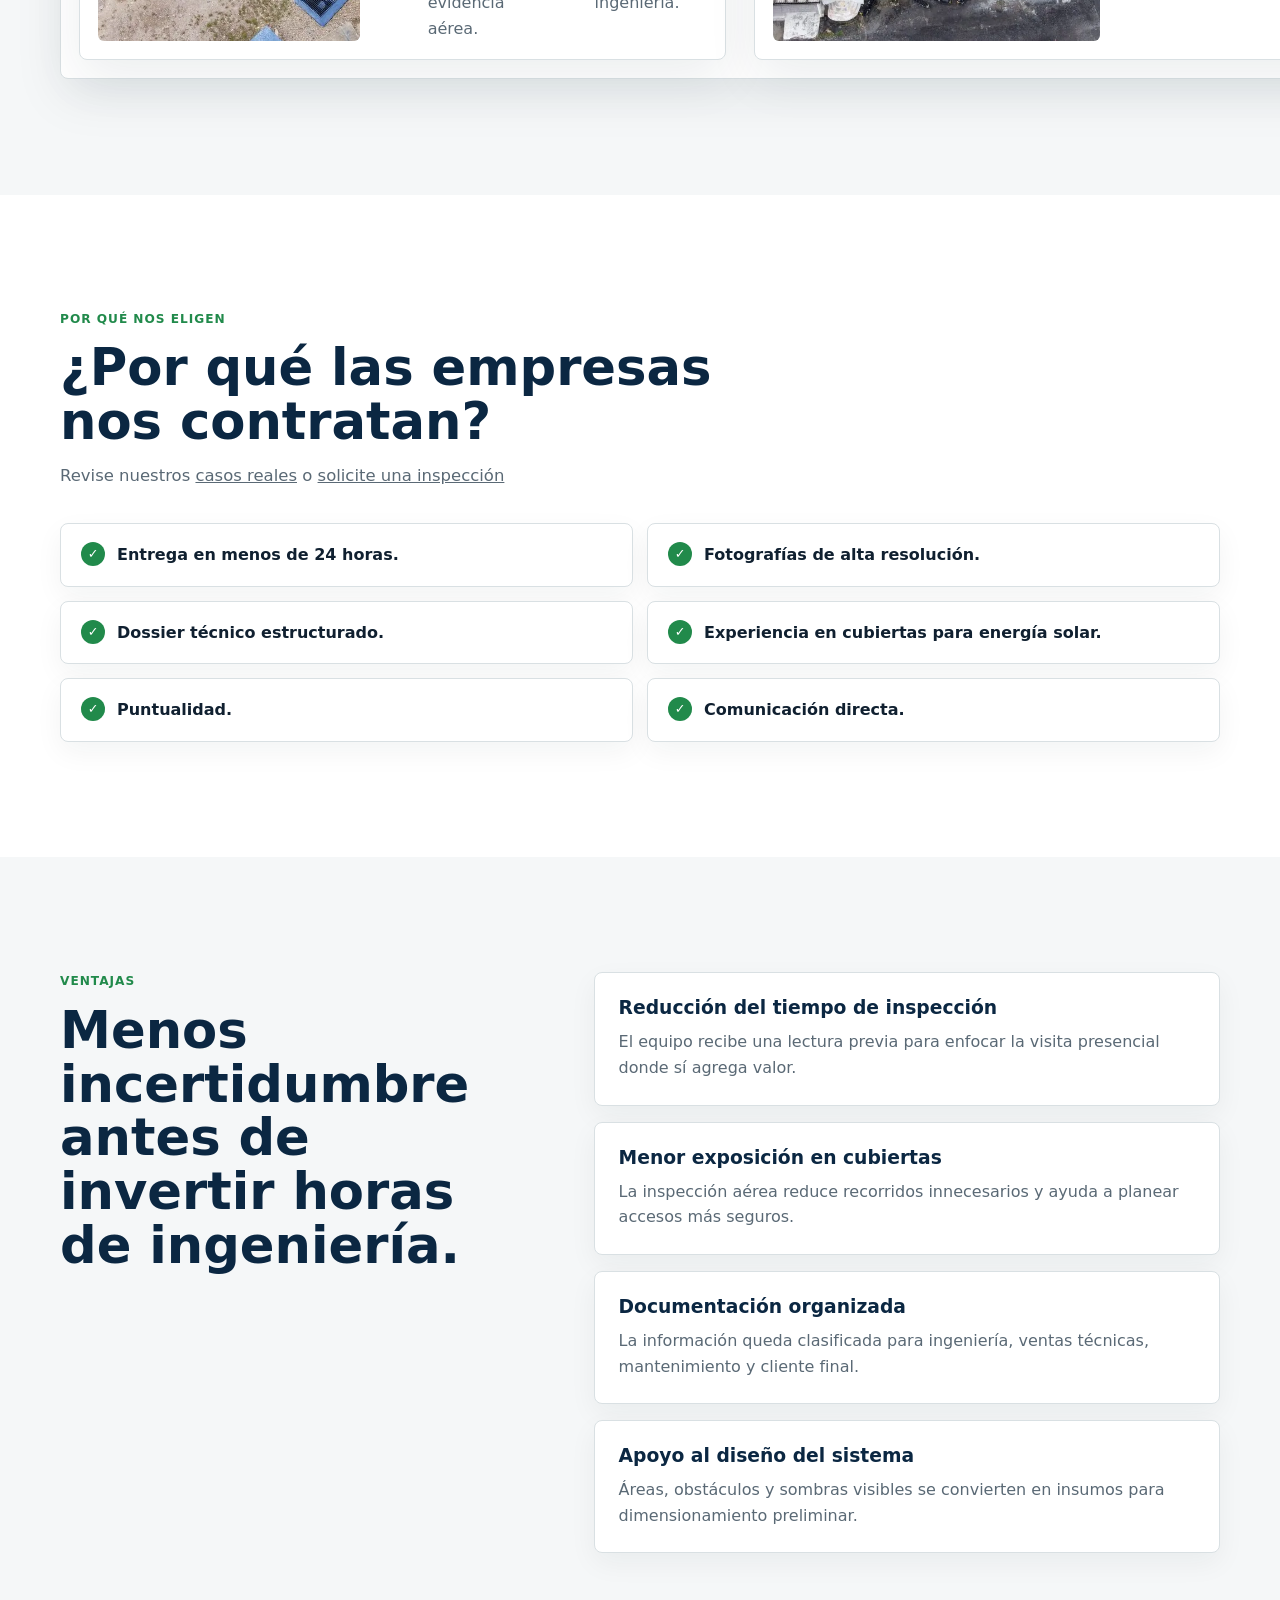
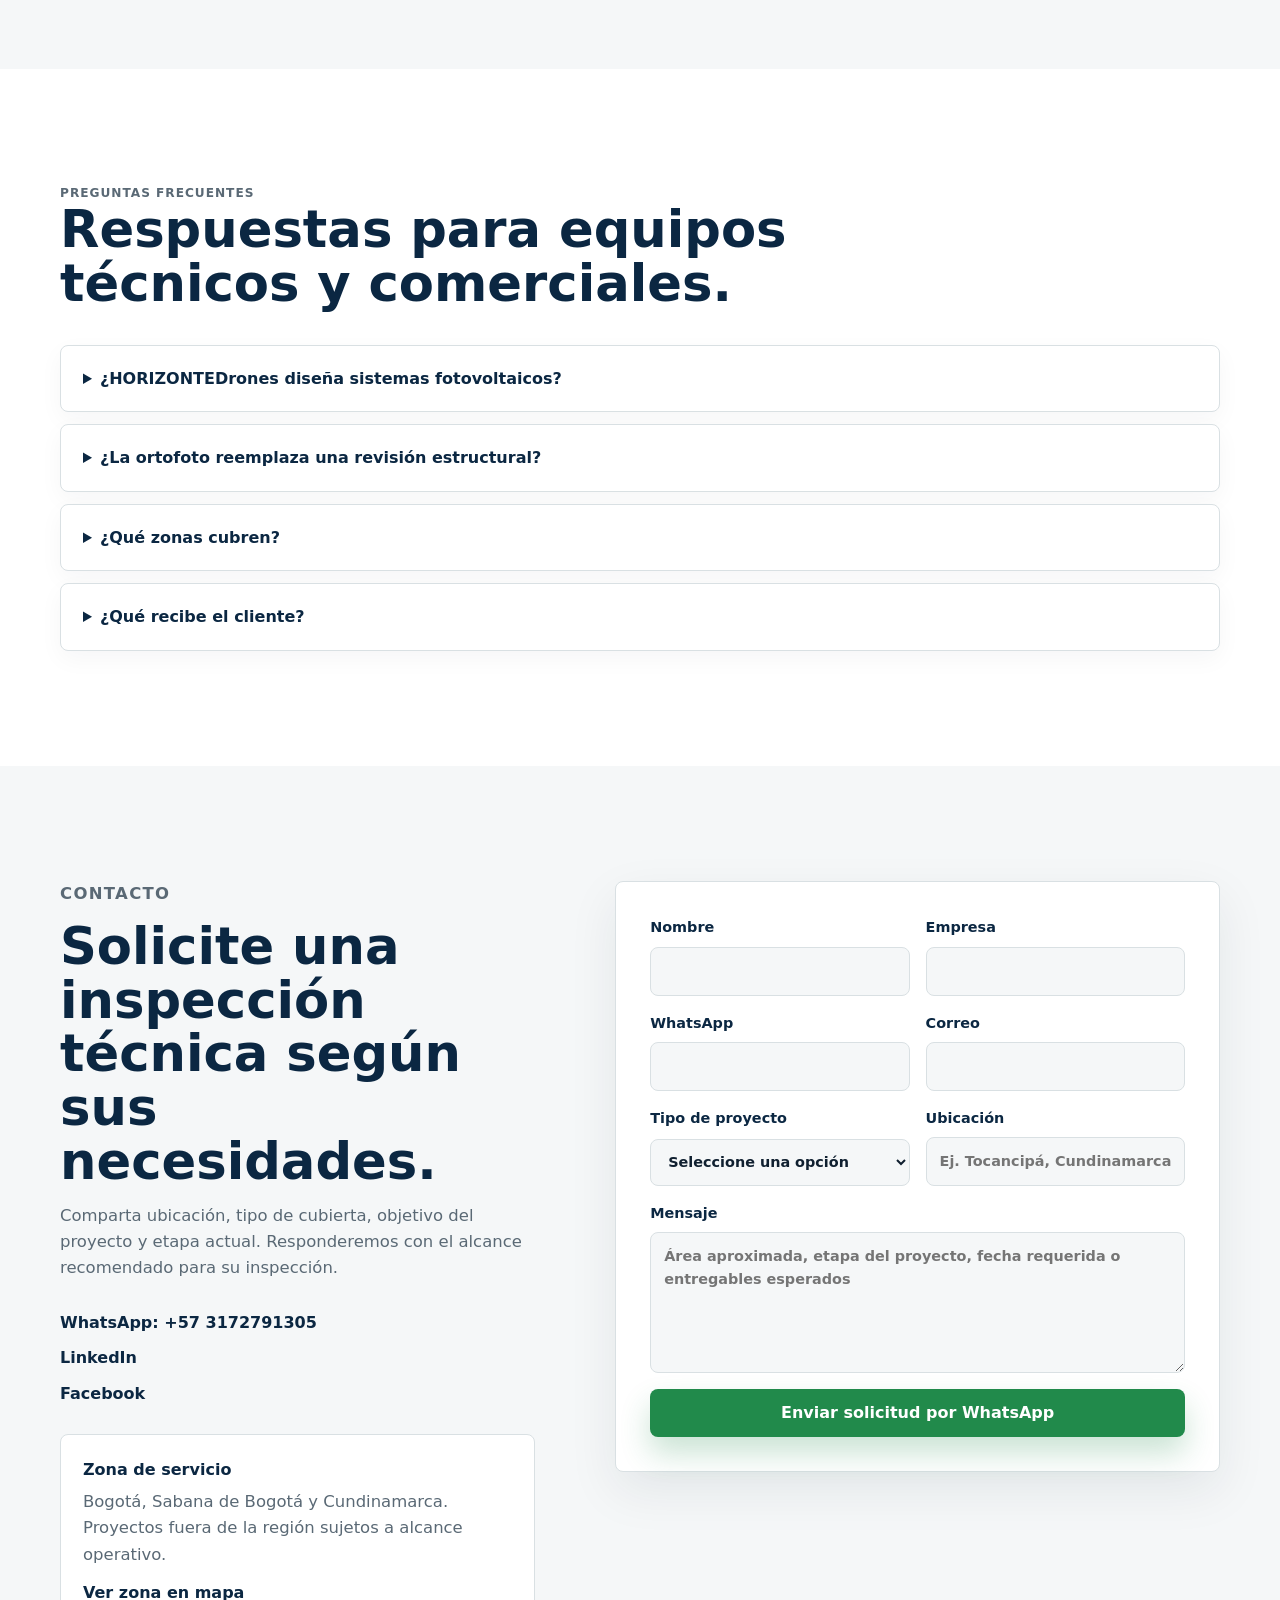
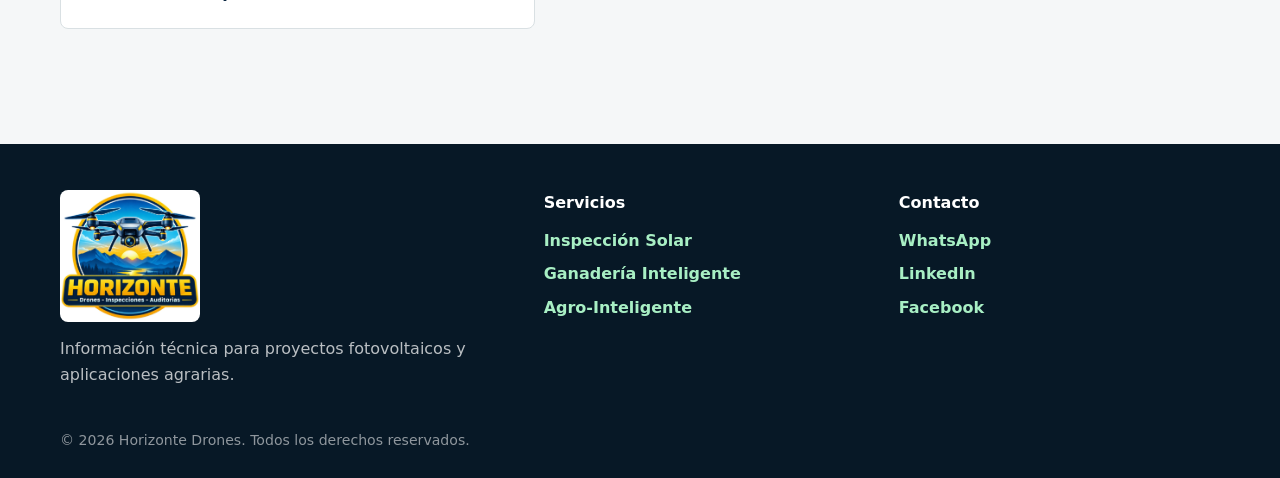
==== commit c3ed3901: "Update alt text for image in index.html" ====
--- a/index.html
+++ b/index.html
@@ -419,7 +419,7 @@
             </div>
           </article>
           <article class="case-card reveal">
-            <img src="assets/img/lote_subachoque.webp" alt="Cubierta con sistema fotovoltaico en Zipaquirá" width="700" height="394" loading="lazy">
+            <img src="assets/img/lote_subachoque.webp" alt="Lote medicion de area e implementacion de Ganaderia Inteligente" width="700" height="394" loading="lazy">
             <div>
               <p class="case-location">Subachoque · Lote Ganadero</p>
               <h3>Validación visual para validacion de area y futura implementación de potreros</h3>
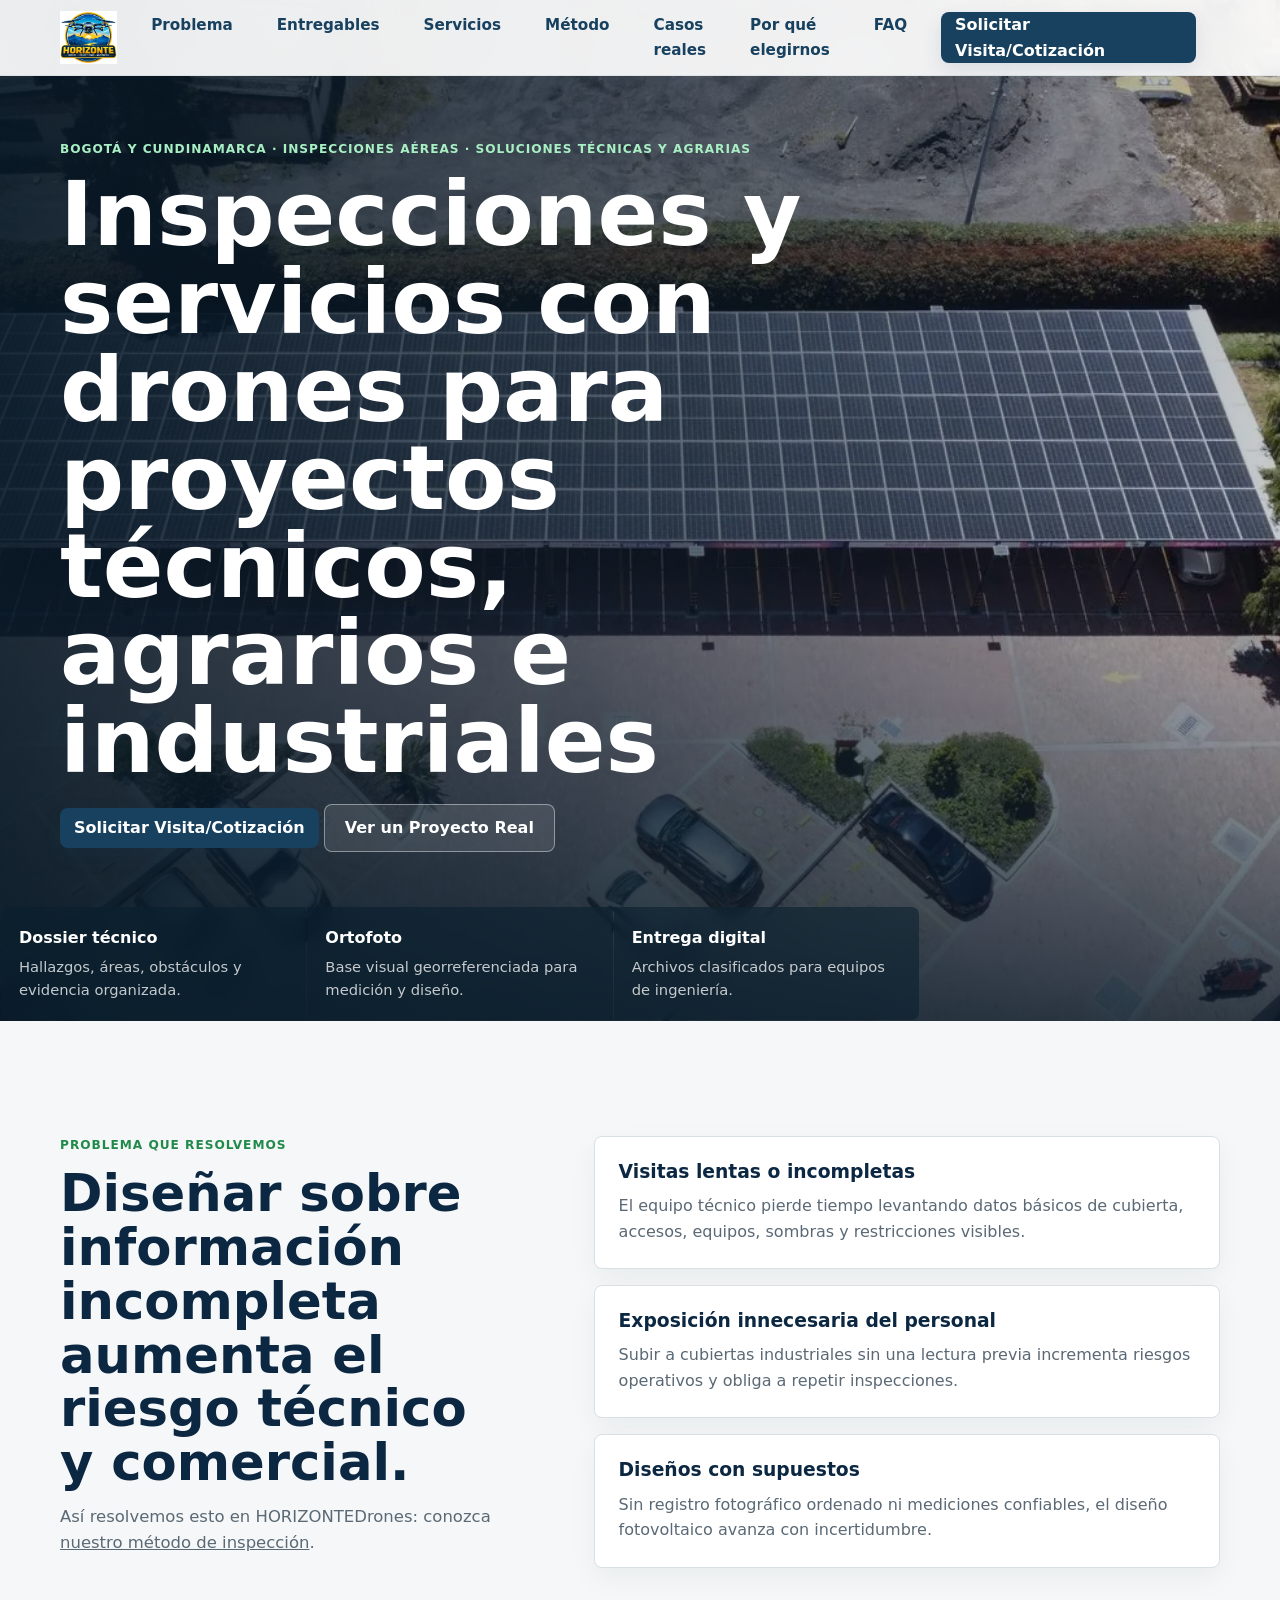
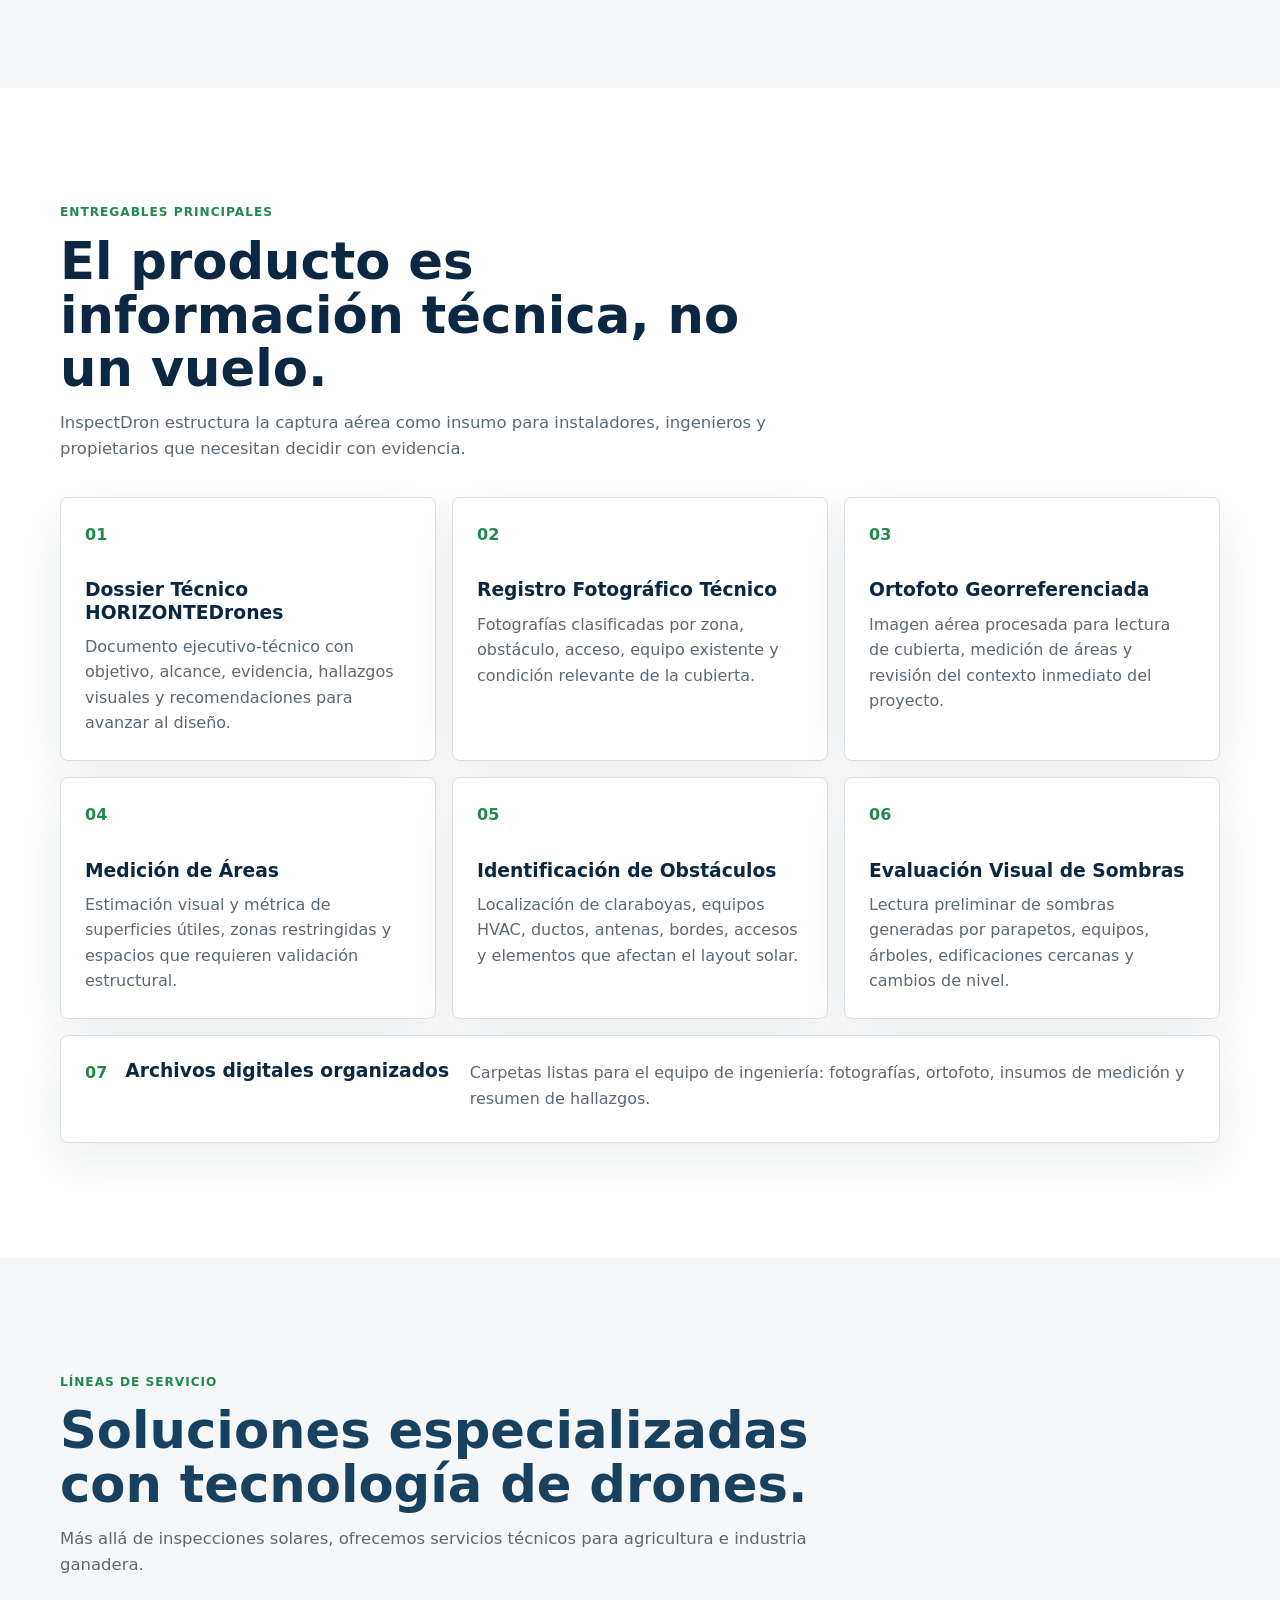
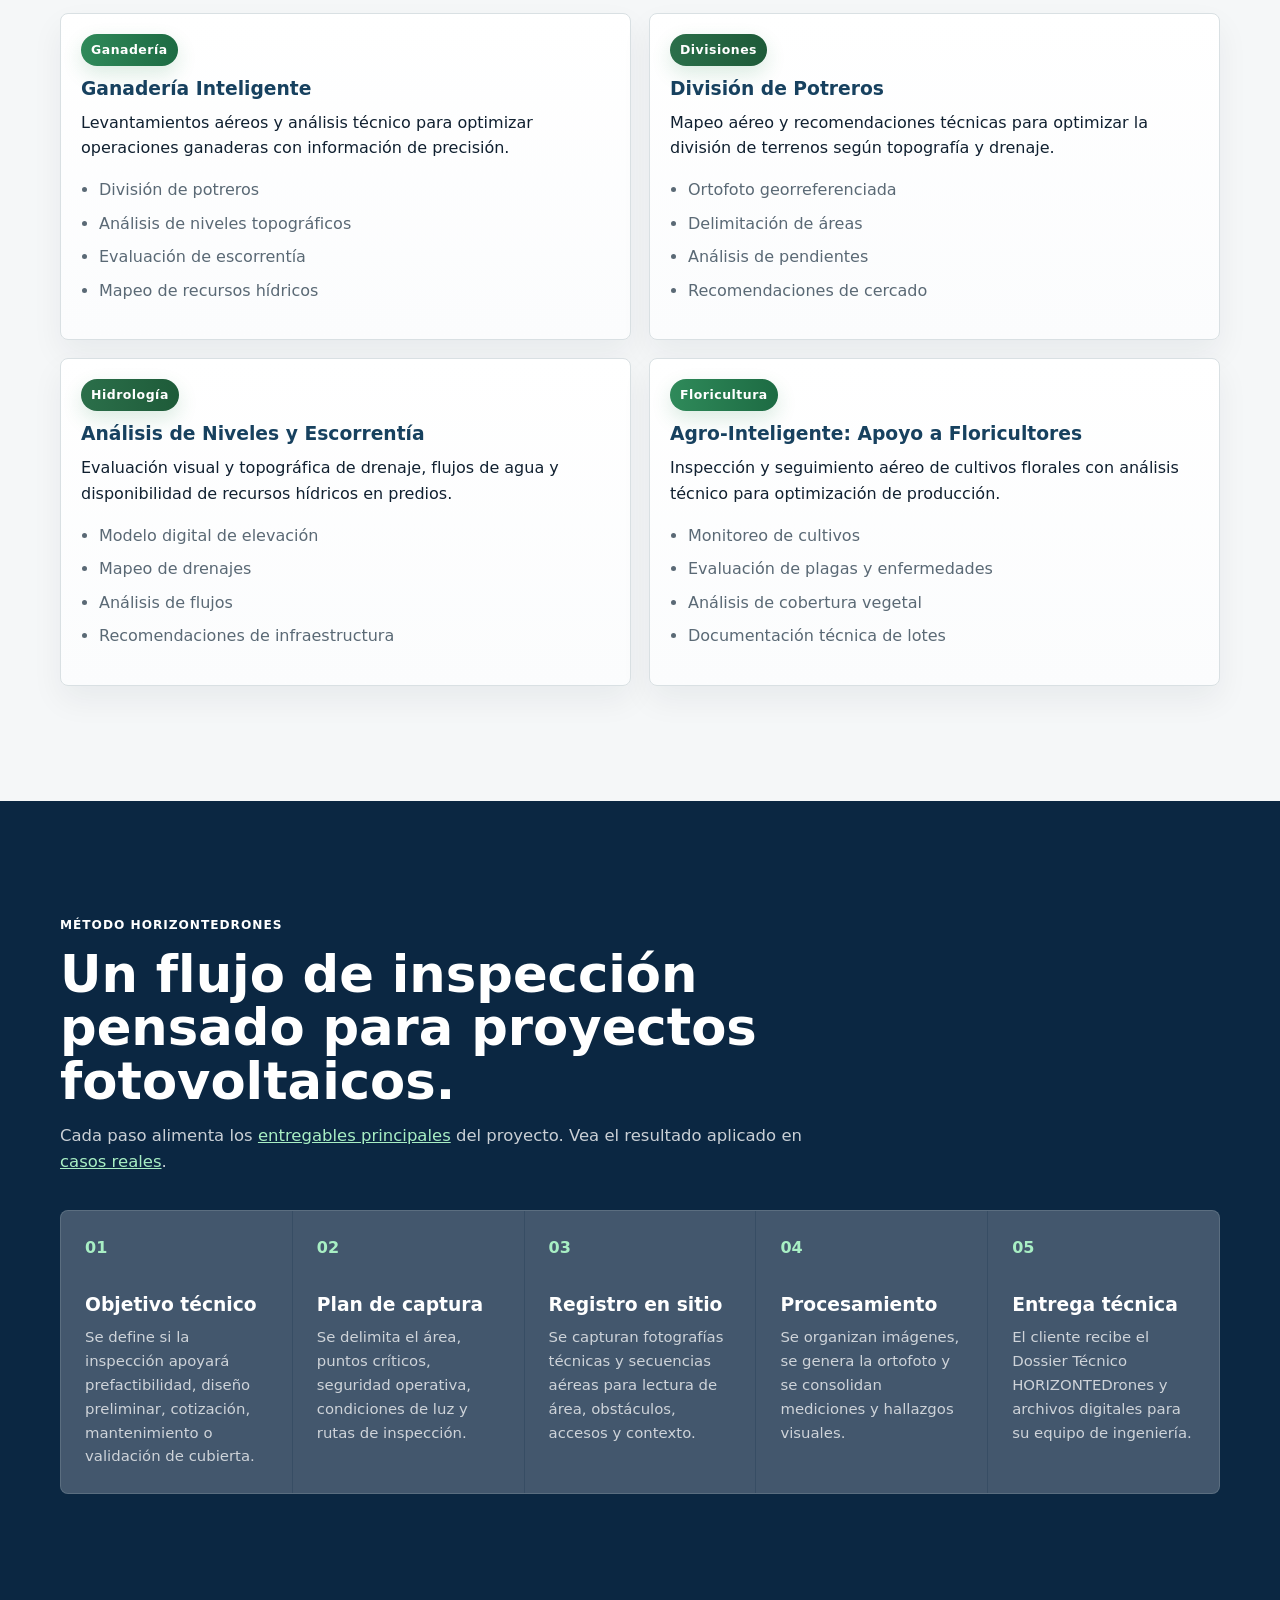
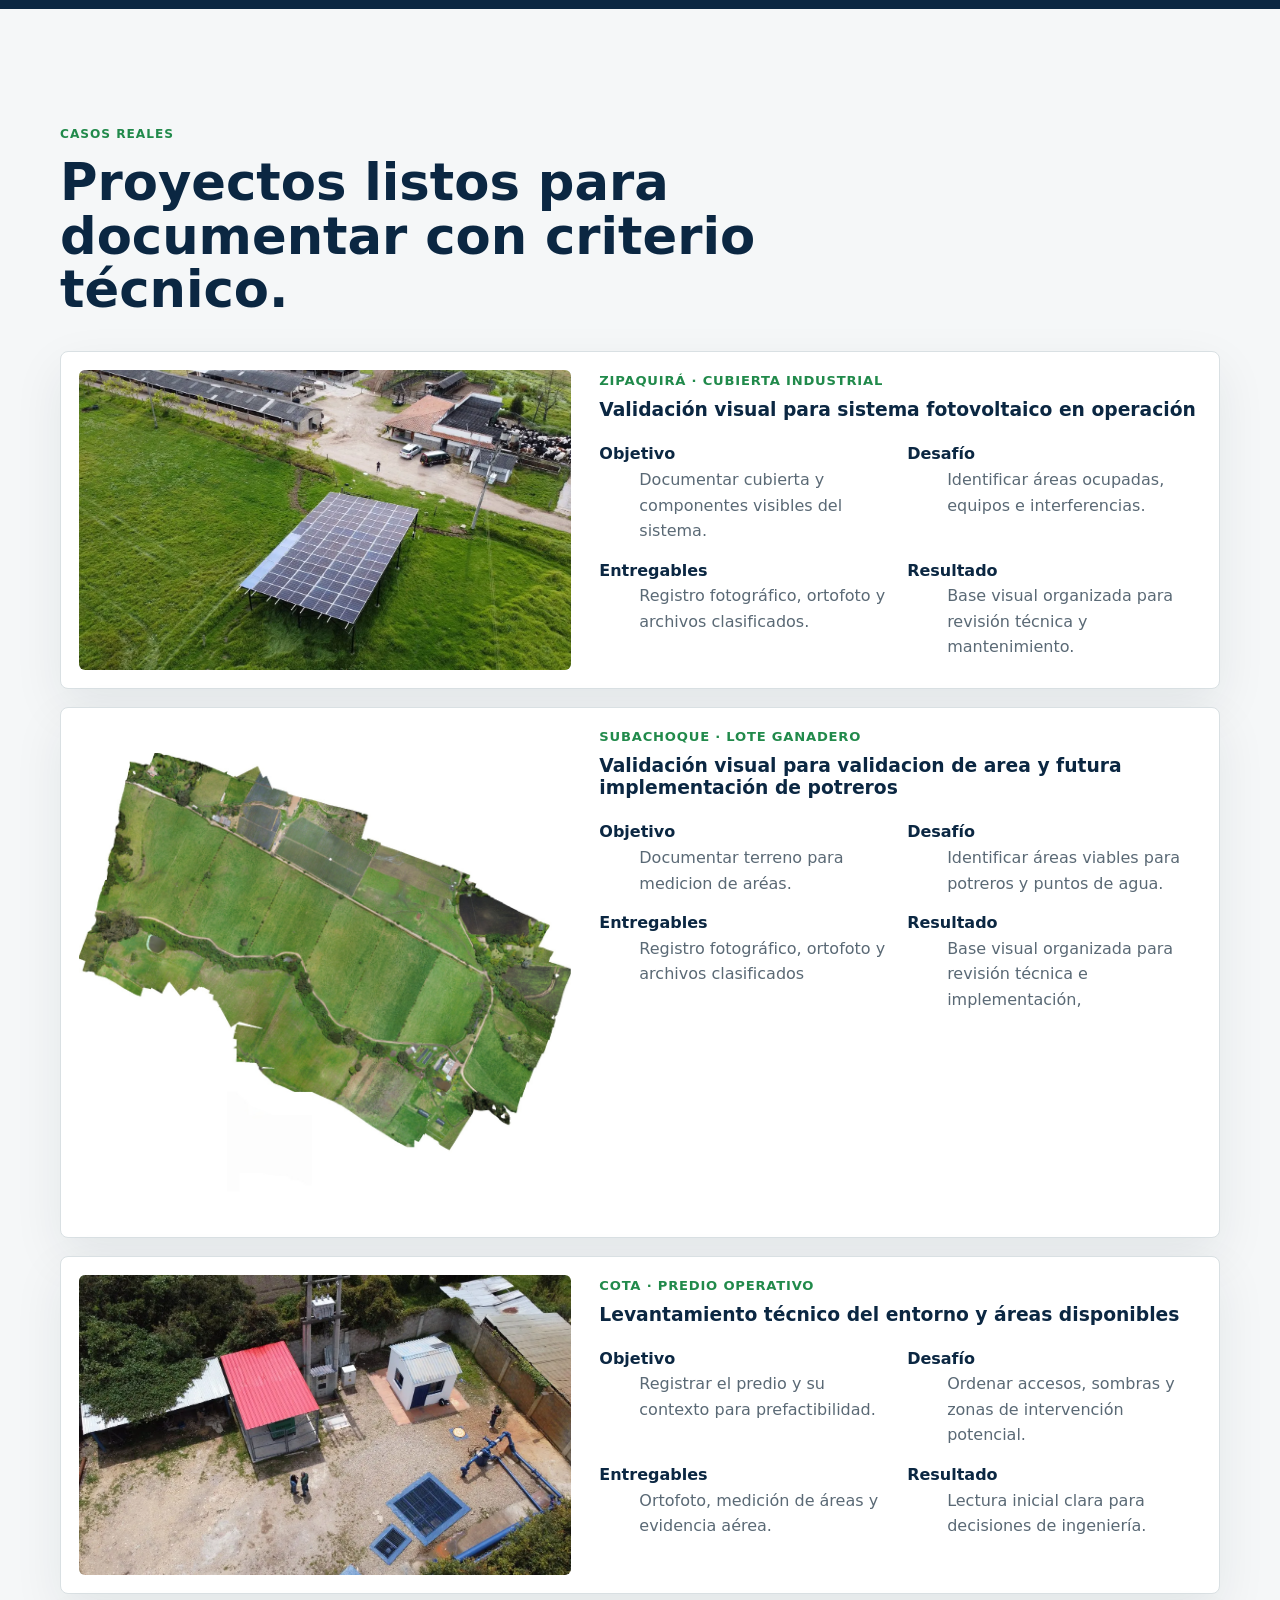
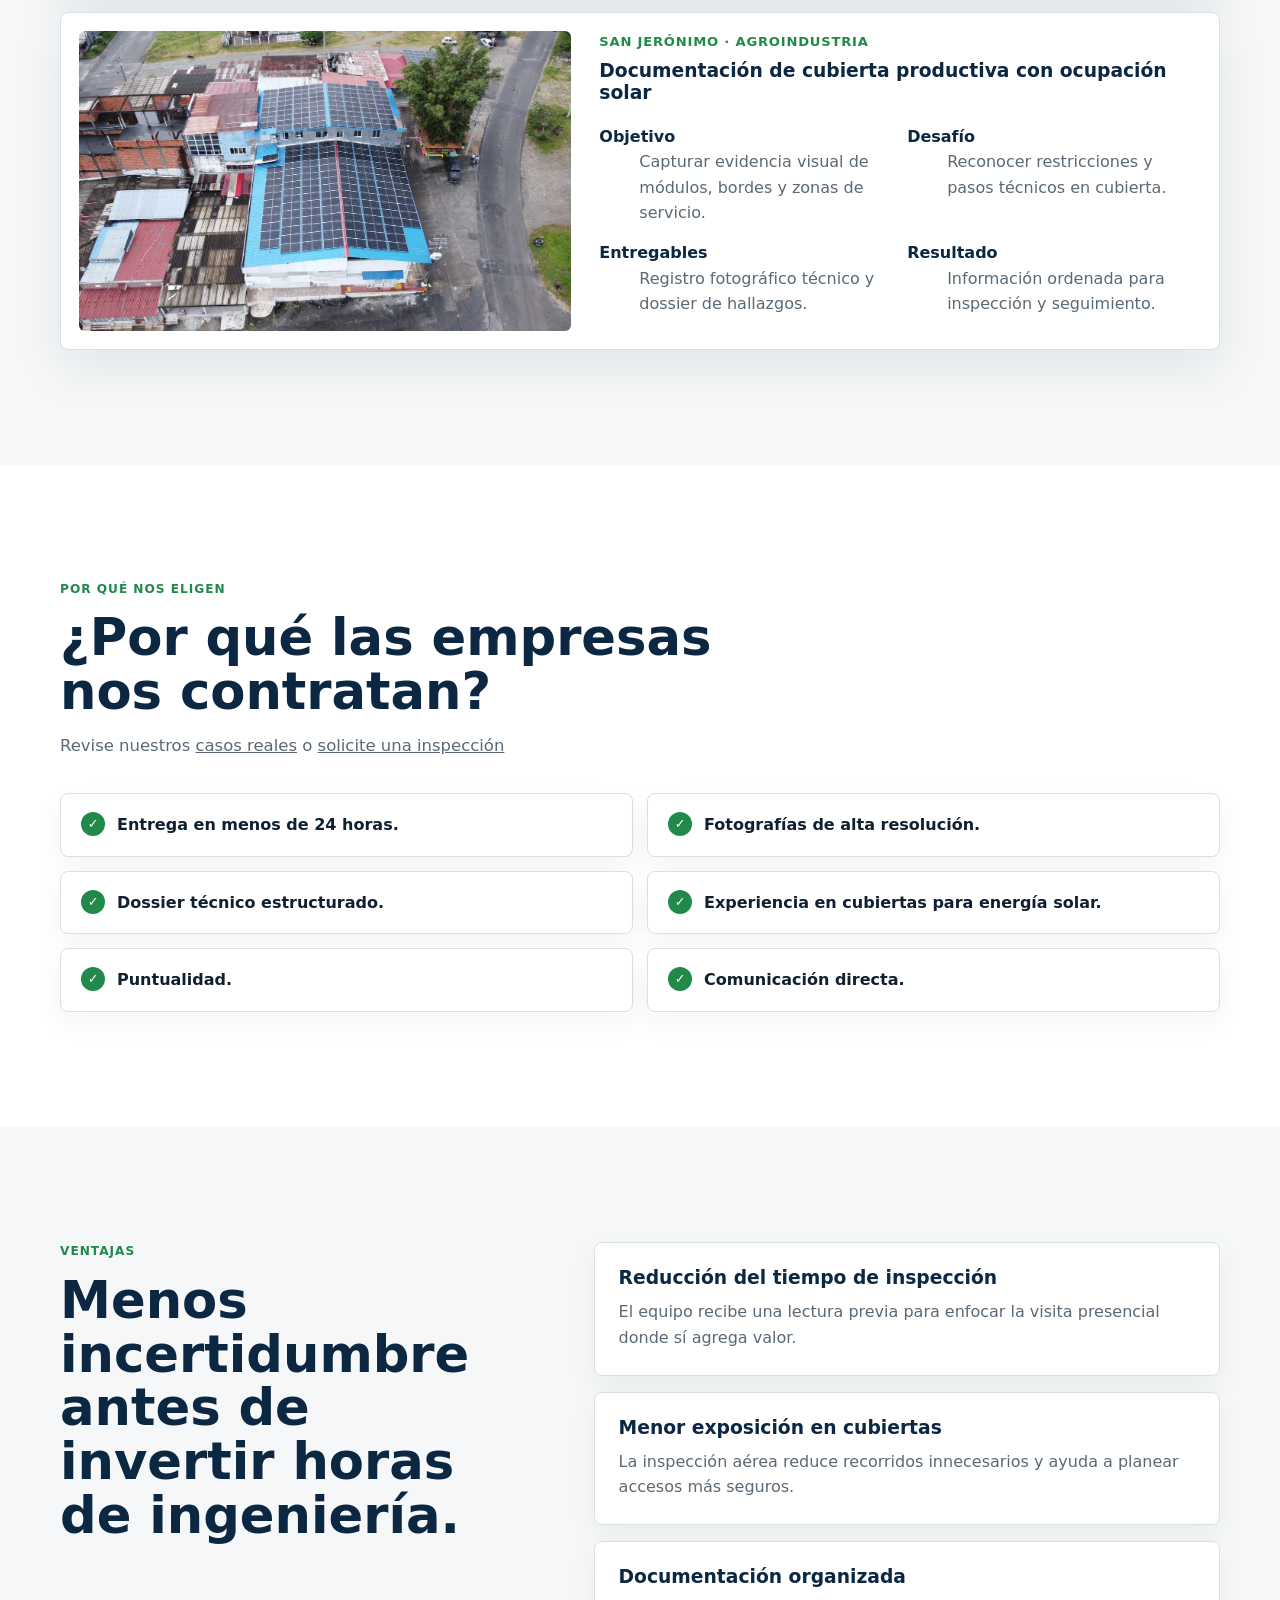
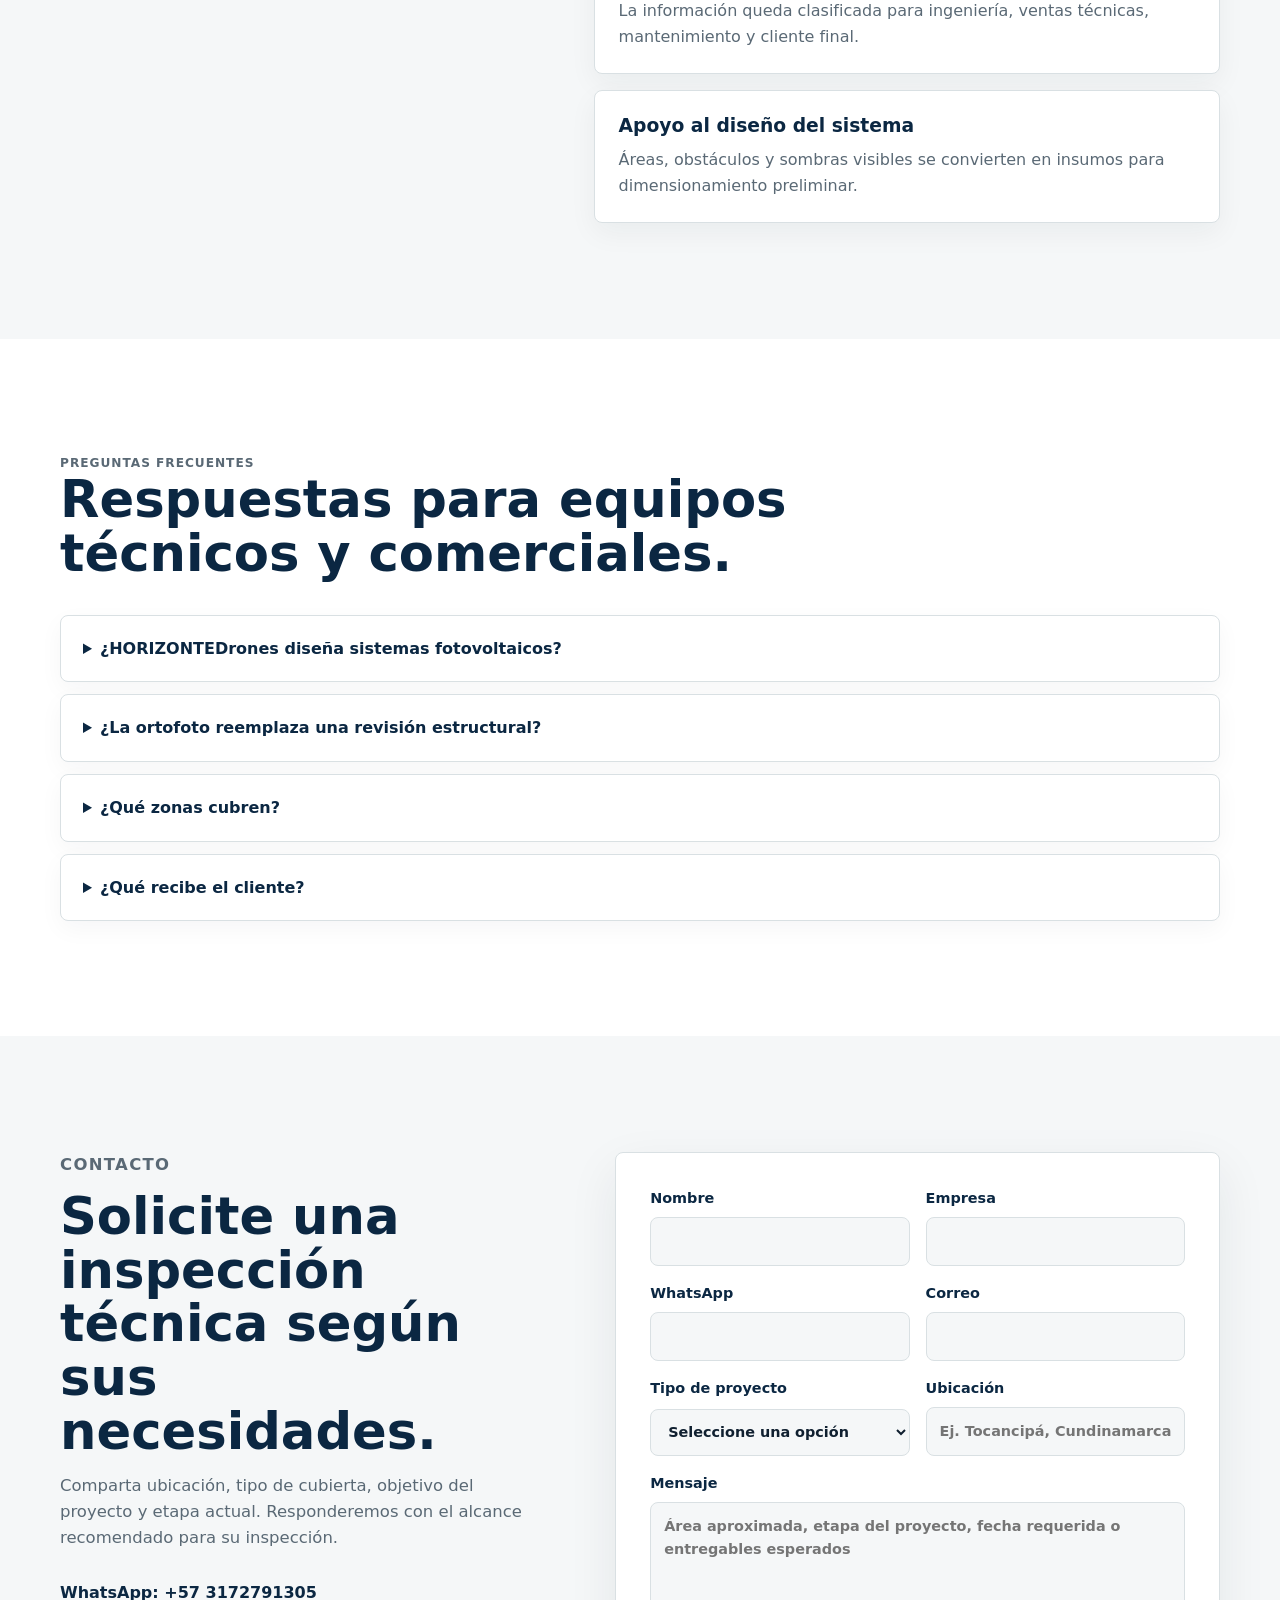
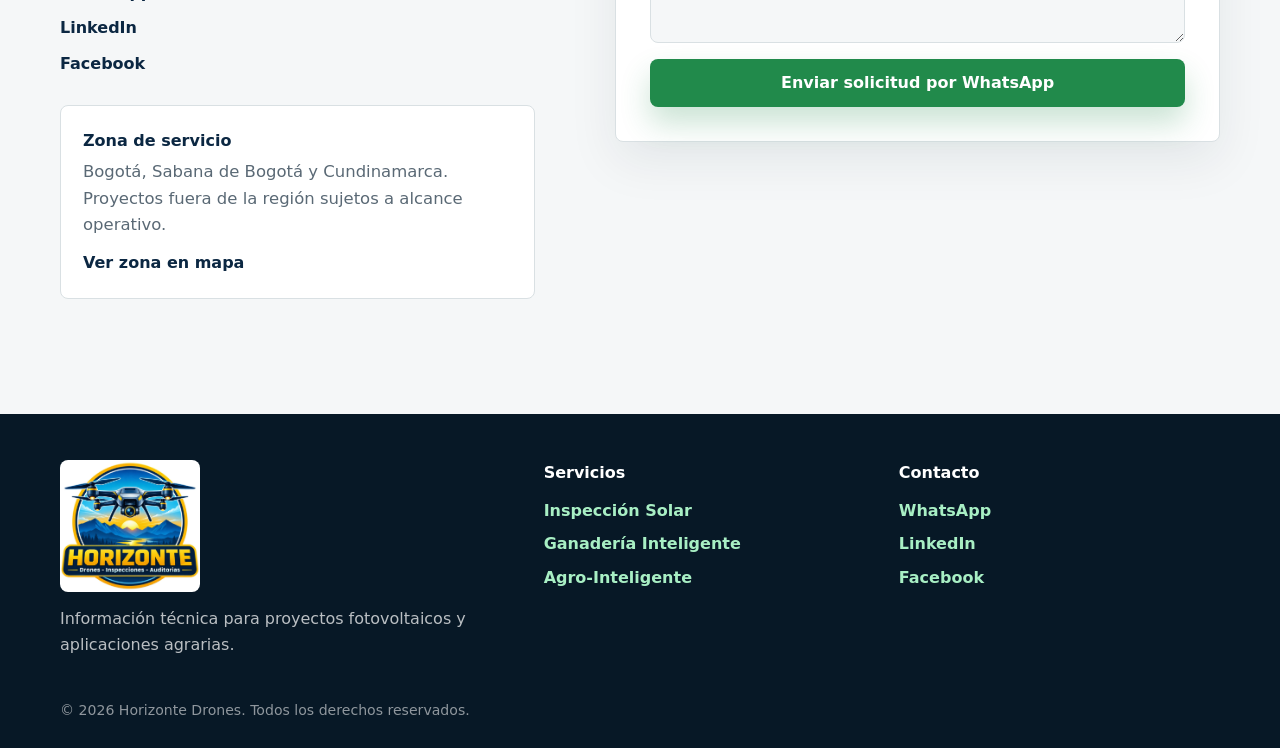
==== commit ede246b6: "Add closing article tag in index.html" ====
--- a/index.html
+++ b/index.html
@@ -430,6 +430,7 @@
                 <div><dt>Resultado</dt><dd>Base visual organizada para revisión técnica e implementación,</dd></div>
               </dl>
             </div>
+           </article>  
           <article class="case-card reveal">
             <img src="assets/img/acueducto-cota-aereo.webp" alt="Vista aérea de predio para levantamiento técnico en Cota" width="700" height="394" loading="lazy">
             <div>
